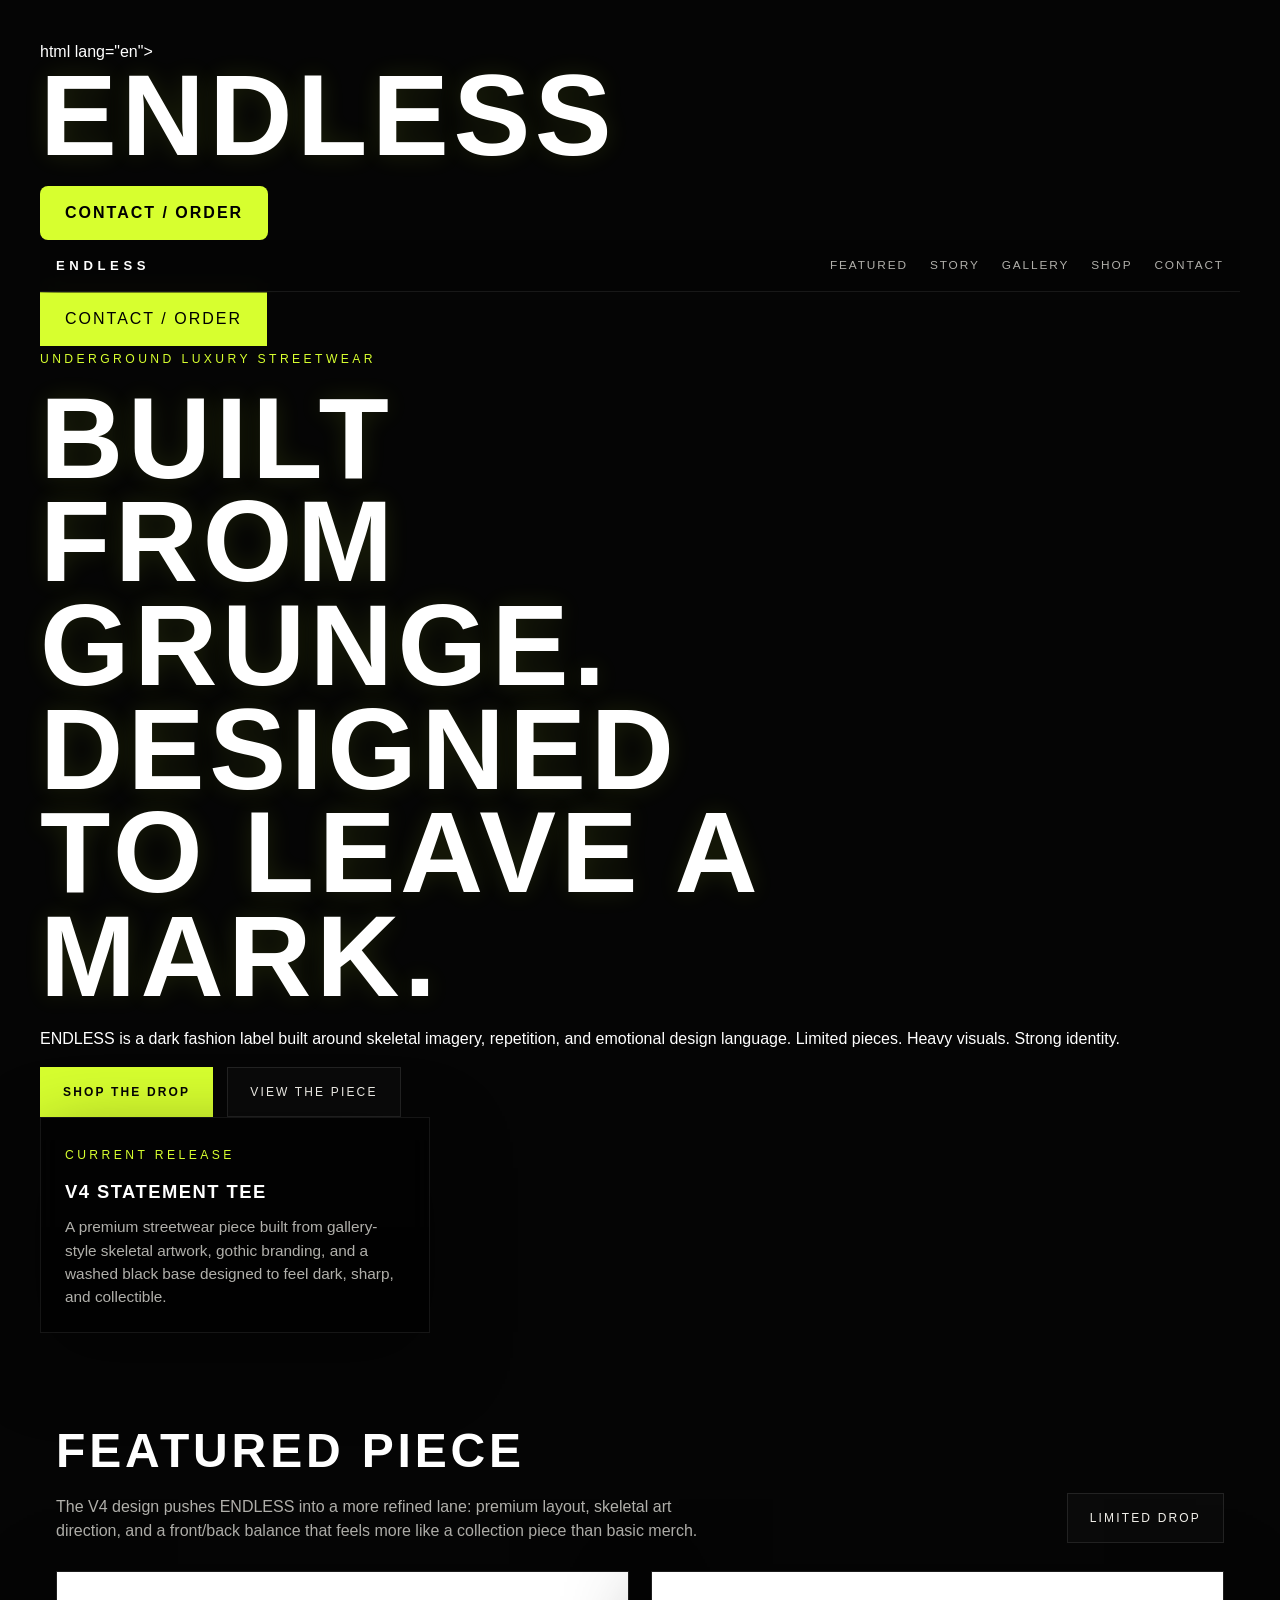
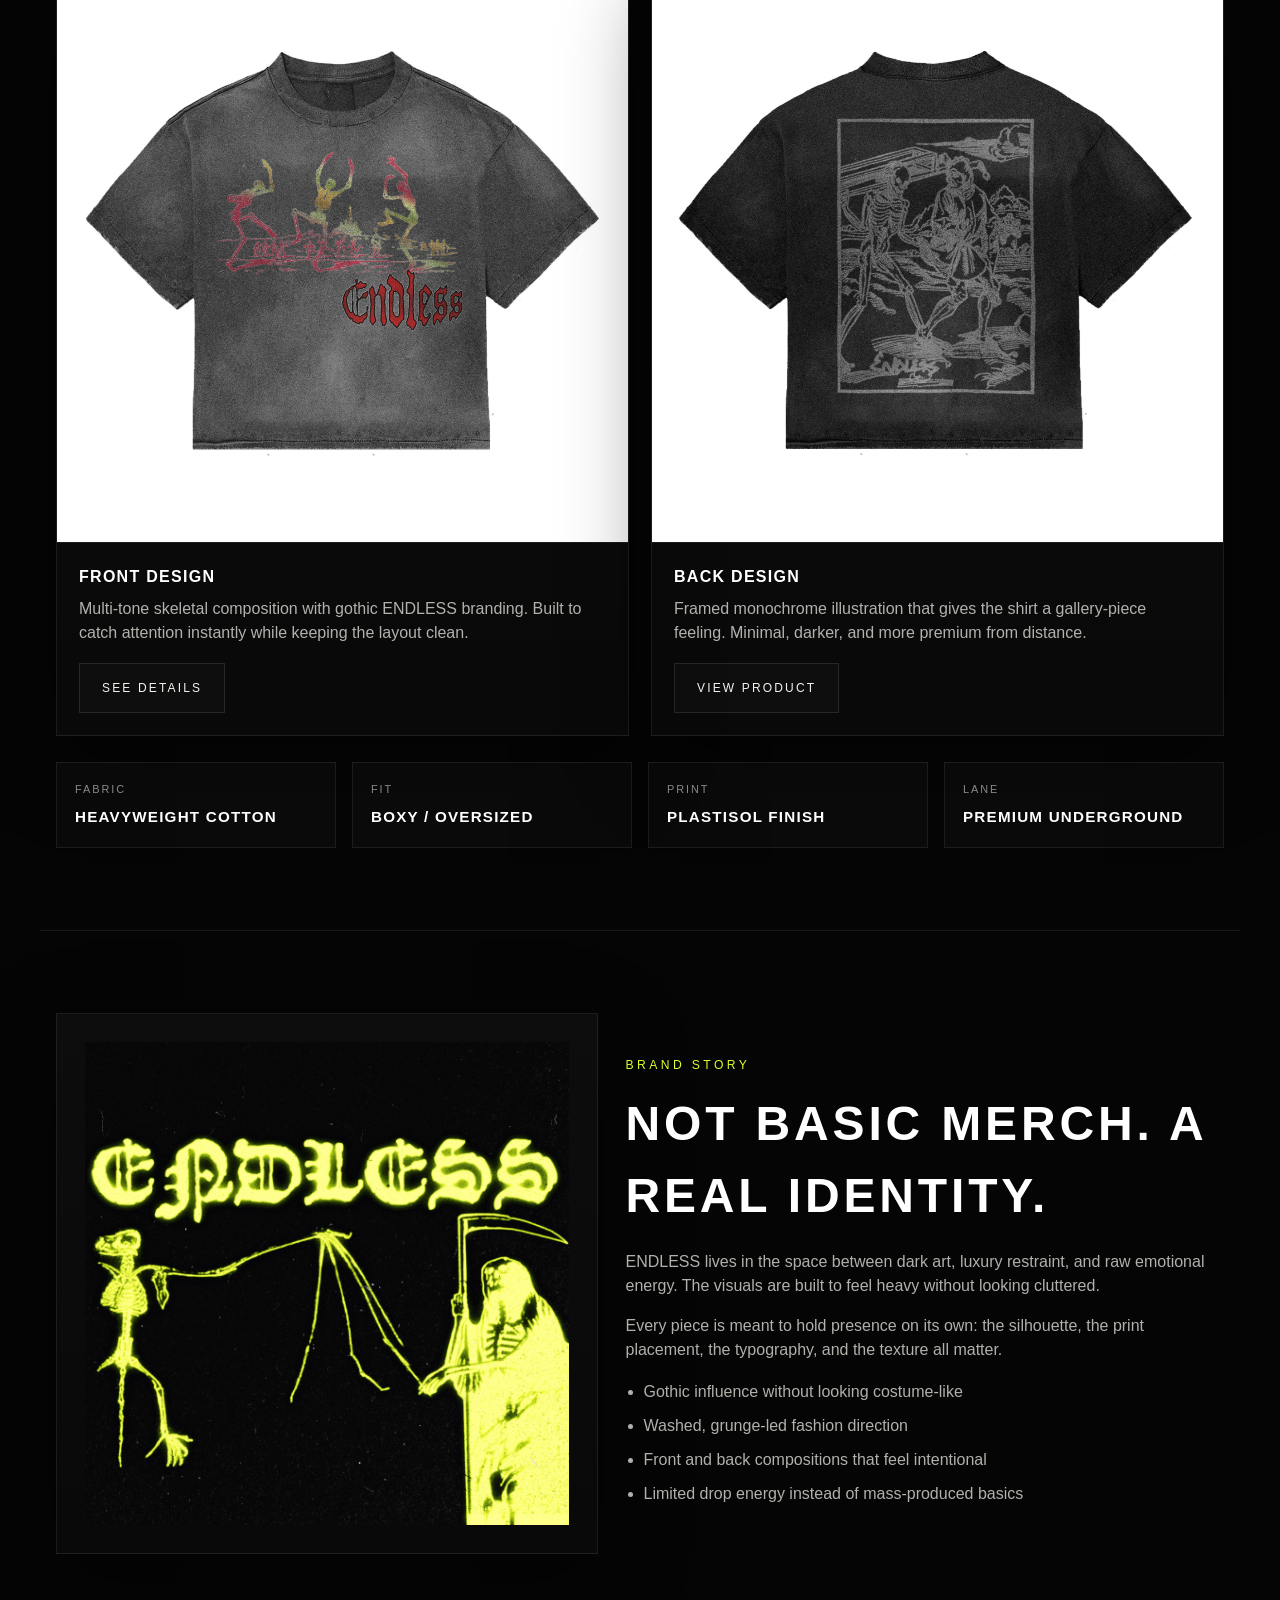
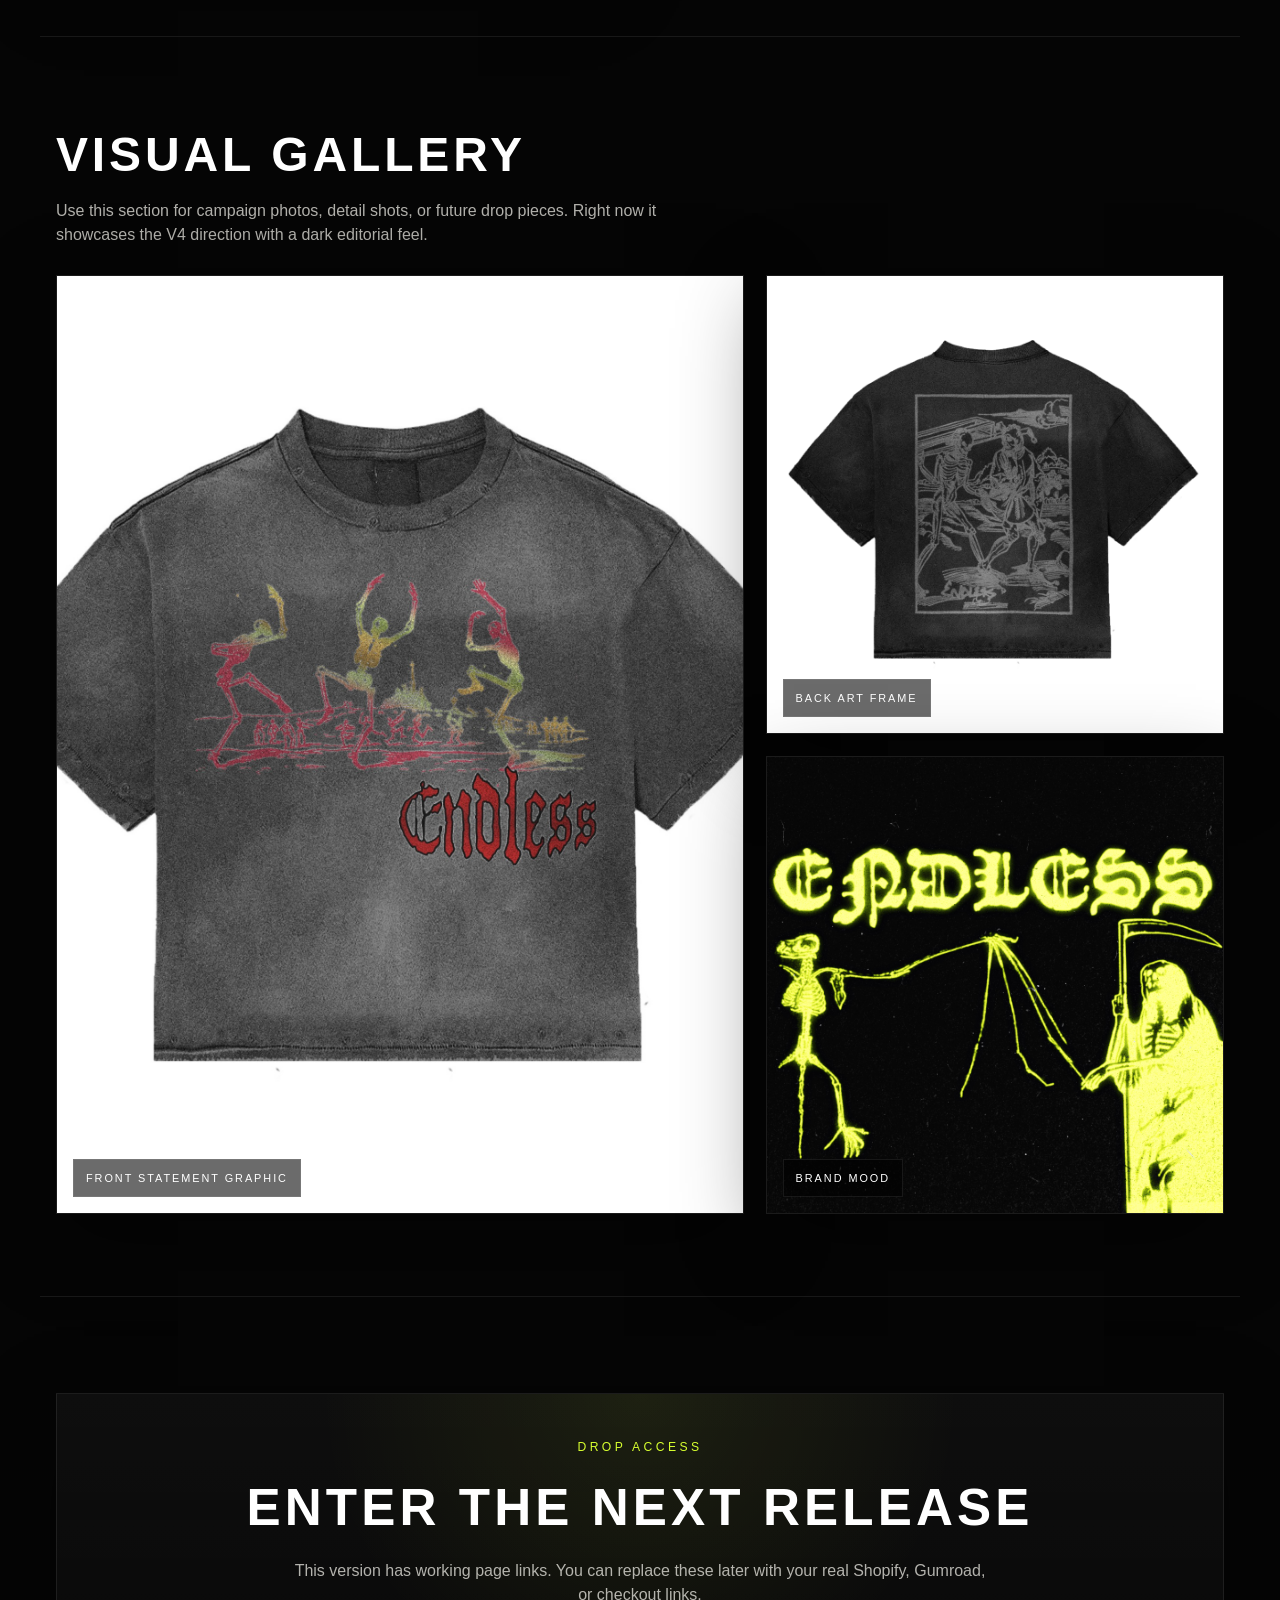
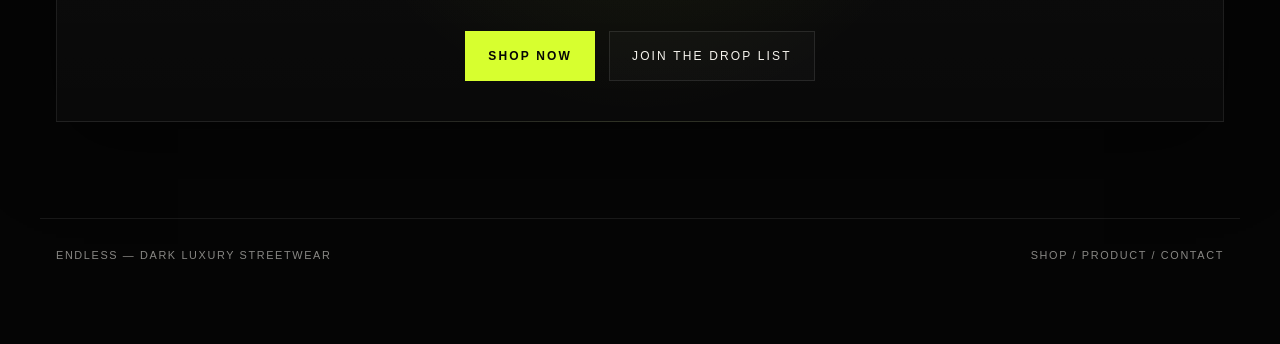
==== index.html @ 83c1f39f "Update index.html" ====
<!DOCTYPE html>
<html lang="en">
<head>
  <meta charset="UTF-8" />
  <meta name="viewport" content="width=device-width, initial-scale=1.0" />
  <title>ENDLESS — Underground Luxury Streetwear</title>
  <meta name="description" content="ENDLESS is a dark streetwear brand built from grunge textures, skeletal imagery, and limited statement pieces." />
  <link rel="stylesheet" href="styles.css" /> 
  html lang="en">
<head>
  <meta charset="UTF-8">
  <meta name="viewport" content="width=device-width, initial-scale=1.0">
  <title>ENDLESS</title>
</head>
<body style="background:#050505;color:white;font-family:Arial,sans-serif;padding:40px;">

  <h1>ENDLESS</h1>

  <a href="https://docs.google.com/forms/d/e/1FAIpQLSfl_xBrVrMfxqCp9WJpVLPgA_8pgLc1OhEzDVvPm3Zwsjpkig/viewform" target="_blank" style="display:inline-block;padding:15px 25px;background:#d7ff2f;color:#000;text-decoration:none;letter-spacing:2px;border-radius:8px;font-weight:bold;">
    CONTACT / ORDER
  </a>
</head>
<body>
  <header class="site-header">
    <div class="container header-inner">
      <a href="index.html" class="brand">ENDLESS</a>
      <nav class="nav">
        <a href="index.html#featured">Featured</a>
        <a href="index.html#story">Story</a>
        <a href="index.html#gallery">Gallery</a>
        <a href="shop.html">Shop</a>
        <a href="contact.html">Contact</a>
      </nav>
    </div>
  </header>

  <main id="top">
   <a href="https://docs.google.com/forms/d/e/1FAIpQLSfl_xBrVrMfxqCp9WJpVLPgA_8pgLc1OhEzDVvPm3Zwsjpkig/viewform"
   target="_blank"
   style="display:inline-block; padding:15px 25px; background:#d7ff2f; color:#000; text-decoration:none; letter-spacing:2px;">
   CONTACT / ORDER
</a>
</section>
        <div>
          <span class="eyebrow">Underground Luxury Streetwear</span>
          <h1>Built From Grunge. Designed To Leave A Mark.</h1>
          <p>
            ENDLESS is a dark fashion label built around skeletal imagery, repetition,
            and emotional design language. Limited pieces. Heavy visuals. Strong identity.
          </p>
          <div class="hero-actions">
            <a class="btn btn-primary" href="shop.html">Shop The Drop</a>
            <a class="btn" href="product-v4.html">View The Piece</a>
          </div>
        </div>

        <aside class="hero-card">
          <span class="small-label">Current Release</span>
          <h2>V4 Statement Tee</h2>
          <p>
            A premium streetwear piece built from gallery-style skeletal artwork,
            gothic branding, and a washed black base designed to feel dark, sharp,
            and collectible.
          </p>
        </aside>
      </div>
    </section>

    <section id="featured">
      <div class="container">
        <div class="section-head">
          <div>
            <h2>Featured Piece</h2>
            <p>
              The V4 design pushes ENDLESS into a more refined lane: premium layout,
              skeletal art direction, and a front/back balance that feels more like
              a collection piece than basic merch.
            </p>
          </div>
          <a class="btn" href="shop.html">Limited Drop</a>
        </div>

        <div class="grid-2">
          <article class="product-card">
            <div class="product-media">
              <img src="assets/v4-front.jpg" alt="ENDLESS V4 front design" />
            </div>
            <div class="product-body">
              <h3>Front Design</h3>
              <p>
                Multi-tone skeletal composition with gothic ENDLESS branding.
                Built to catch attention instantly while keeping the layout clean.
              </p>
              <a class="btn" href="product-v4.html">See Details</a>
            </div>
          </article>

          <article class="product-card">
            <div class="product-media">
              <img src="assets/v4-back.jpg" alt="ENDLESS V4 back design" />
            </div>
            <div class="product-body">
              <h3>Back Design</h3>
              <p>
                Framed monochrome illustration that gives the shirt a gallery-piece
                feeling. Minimal, darker, and more premium from distance.
              </p>
              <a class="btn" href="product-v4.html">View Product</a>
            </div>
          </article>
        </div>

        <div class="info-grid">
          <div class="info-box">
            <span>Fabric</span>
            <strong>Heavyweight Cotton</strong>
          </div>
          <div class="info-box">
            <span>Fit</span>
            <strong>Boxy / Oversized</strong>
          </div>
          <div class="info-box">
            <span>Print</span>
            <strong>Plastisol Finish</strong>
          </div>
          <div class="info-box">
            <span>Lane</span>
            <strong>Premium Underground</strong>
          </div>
        </div>
      </div>
    </section>

    <section id="story">
      <div class="container story">
        <div class="story-panel">
          <img src="assets/brand-mood.jpg" alt="ENDLESS artwork detail" />
        </div>
        <div class="story-copy">
          <span class="small-label">Brand Story</span>
          <div class="section-head compact">
            <div>
              <h2>Not Basic Merch. A Real Identity.</h2>
            </div>
          </div>
          <p>
            ENDLESS lives in the space between dark art, luxury restraint, and
            raw emotional energy. The visuals are built to feel heavy without
            looking cluttered.
          </p>
          <p>
            Every piece is meant to hold presence on its own: the silhouette,
            the print placement, the typography, and the texture all matter.
          </p>
          <ul>
            <li>Gothic influence without looking costume-like</li>
            <li>Washed, grunge-led fashion direction</li>
            <li>Front and back compositions that feel intentional</li>
            <li>Limited drop energy instead of mass-produced basics</li>
          </ul>
        </div>
      </div>
    </section>

    <section id="gallery">
      <div class="container">
        <div class="section-head">
          <div>
            <h2>Visual Gallery</h2>
            <p>
              Use this section for campaign photos, detail shots, or future drop pieces.
              Right now it showcases the V4 direction with a dark editorial feel.
            </p>
          </div>
        </div>

        <div class="gallery">
          <div class="gallery-main">
            <div class="gallery-tile">
              <img src="assets/v4-front.jpg" alt="ENDLESS V4 hero product image" />
              <span class="tile-tag">Front Statement Graphic</span>
            </div>
          </div>
          <div class="gallery-stack">
            <div class="gallery-tile">
              <img src="assets/v4-back.jpg" alt="ENDLESS V4 alternate image" />
              <span class="tile-tag">Back Art Frame</span>
            </div>
            <div class="gallery-tile">
              <img src="assets/brand-mood.jpg" alt="ENDLESS grunge artwork" />
              <span class="tile-tag">Brand Mood</span>
            </div>
          </div>
        </div>
      </div>
    </section>

    <section id="drop" class="cta">
      <div class="container">
        <div class="cta-panel">
          <span class="small-label">Drop Access</span>
          <h2>Enter The Next Release</h2>
          <p>
            This version has working page links. You can replace these later with your
            real Shopify, Gumroad, or checkout links.
          </p>
          <div class="hero-actions center">
            <a class="btn btn-primary" href="shop.html">Shop Now</a>
            <a class="btn" href="contact.html">Join The Drop List</a>
          </div>
        </div>
      </div>
    </section>
  </main>

  <footer id="contact">
    <div class="container footer-inner">
      <div>ENDLESS — Dark Luxury Streetwear</div>
      <div><a href="shop.html">Shop</a> / <a href="product-v4.html">Product</a> / <a href="contact.html">Contact</a></div>
    </div>
  </footer>
</body>
</html>
---- styles.css ----
:root {
  --bg: #050505;
  --bg-soft: #0b0b0b;
  --panel: rgba(255,255,255,.04);
  --panel-2: rgba(255,255,255,.02);
  --text: #f4f2ec;
  --muted: rgba(244,242,236,.72);
  --line: rgba(255,255,255,.08);
  --accent: #d7ff2f;
  --accent-soft: rgba(215,255,47,.18);
  --max: 1220px;
  --shadow: 0 25px 80px rgba(0,0,0,.45);
}

* { box-sizing: border-box; }

html { scroll-behavior: smooth; }

body {
  margin: 0;
  background:
    radial-gradient(circle at top, rgba(215,255,47,.05), transparent 24%),
    linear-gradient(180deg, #030303, #080808 30%, #050505 100%);
  color: var(--text);
  font-family: Inter, Arial, Helvetica, sans-serif;
  line-height: 1.5;
}

img { max-width: 100%; display: block; }
a { color: inherit; text-decoration: none; }

.container {
  width: min(calc(100% - 32px), var(--max));
  margin: 0 auto;
}

.site-header {
  position: sticky;
  top: 0;
  z-index: 50;
  backdrop-filter: blur(12px);
  background: rgba(5,5,5,.72);
  border-bottom: 1px solid var(--line);
}

.header-inner {
  display: flex;
  align-items: center;
  justify-content: space-between;
  gap: 18px;
  padding: 16px 0;
}

.brand {
  font-weight: 800;
  letter-spacing: .35em;
  text-transform: uppercase;
  font-size: .82rem;
}

.nav {
  display: flex;
  gap: 22px;
  flex-wrap: wrap;
  align-items: center;
}

.nav a {
  color: var(--muted);
  text-transform: uppercase;
  letter-spacing: .16em;
  font-size: .74rem;
}

.nav a:hover { color: var(--accent); }

.btn {
  display: inline-flex;
  align-items: center;
  justify-content: center;
  gap: 10px;
  min-height: 50px;
  padding: 0 22px;
  border: 1px solid rgba(255,255,255,.1);
  background: rgba(255,255,255,.02);
  color: var(--text);
  text-transform: uppercase;
  letter-spacing: .18em;
  font-size: .75rem;
  transition: .22s ease;
  cursor: pointer;
}

.btn:hover {
  transform: translateY(-2px);
  border-color: rgba(215,255,47,.38);
  box-shadow: 0 0 24px rgba(215,255,47,.12);
}

.btn-primary {
  background: var(--accent);
  border-color: var(--accent);
  color: #050505;
  font-weight: 700;
}

.hero {
  position: relative;
  min-height: 92vh;
  overflow: hidden;
  border-bottom: 1px solid var(--line);
}

.hero-media {
  position: absolute;
  inset: 0;
  background:
    linear-gradient(180deg, rgba(0,0,0,.12), rgba(0,0,0,.55) 50%, rgba(0,0,0,.82) 100%),
    url('assets/hero-banner.png') center center / cover no-repeat;
  transform: scale(1.02);
}

.hero-noise {
  position: absolute;
  inset: 0;
  background-image:
    radial-gradient(circle at 20% 20%, rgba(255,255,255,.10) 0 1px, transparent 1px),
    radial-gradient(circle at 70% 40%, rgba(255,255,255,.07) 0 1px, transparent 1px),
    radial-gradient(circle at 30% 78%, rgba(255,255,255,.05) 0 1px, transparent 1px);
  background-size: 180px 180px, 240px 240px, 300px 300px;
  opacity: .15;
  mix-blend-mode: screen;
  pointer-events: none;
}

.hero-inner {
  position: relative;
  z-index: 1;
  min-height: 92vh;
  display: grid;
  grid-template-columns: 1.15fr .85fr;
  align-items: end;
  gap: 28px;
  padding: 64px 0 48px;
}

.eyebrow,
.small-label {
  display: inline-block;
  color: var(--accent);
  letter-spacing: .28em;
  text-transform: uppercase;
  font-size: .76rem;
}

.eyebrow { margin-bottom: 18px; }
.small-label { margin-bottom: 14px; }

h1 {
  margin: 0 0 18px;
  font-size: clamp(3.4rem, 10vw, 7.2rem);
  line-height: .9;
  letter-spacing: .04em;
  text-transform: uppercase;
  max-width: 720px;
  text-shadow: 0 0 24px rgba(215,255,47,.12);
}

.hero p {
  max-width: 620px;
  color: var(--muted);
  font-size: clamp(1rem, 1.4vw, 1.08rem);
  margin: 0 0 28px;
}

.hero-actions {
  display: flex;
  gap: 14px;
  flex-wrap: wrap;
}
.hero-actions.center { justify-content: center; }

.hero-card {
  justify-self: end;
  width: min(100%, 390px);
  background: linear-gradient(180deg, rgba(0,0,0,.48), rgba(0,0,0,.72));
  border: 1px solid var(--line);
  padding: 24px;
  box-shadow: var(--shadow);
  backdrop-filter: blur(12px);
}

.hero-card h2 {
  margin: 0 0 10px;
  text-transform: uppercase;
  letter-spacing: .08em;
  font-size: 1.15rem;
}

.hero-card p { margin: 0; color: var(--muted); font-size: .96rem; }

section {
  padding: 82px 0;
  border-bottom: 1px solid var(--line);
}

.section-head {
  display: grid;
  grid-template-columns: 1fr auto;
  gap: 18px;
  align-items: end;
  margin-bottom: 28px;
}

.section-head.compact {
  grid-template-columns: 1fr;
  margin-bottom: 10px;
}

.section-head h2 {
  margin: 0 0 8px;
  font-size: clamp(1.8rem, 4vw, 3rem);
  text-transform: uppercase;
  letter-spacing: .08em;
}

.section-head p {
  margin: 0;
  color: var(--muted);
  max-width: 680px;
}

.grid-2 {
  display: grid;
  grid-template-columns: 1fr 1fr;
  gap: 22px;
}

.product-card {
  background: linear-gradient(180deg, rgba(255,255,255,.03), rgba(255,255,255,.015));
  border: 1px solid var(--line);
  overflow: hidden;
  box-shadow: var(--shadow);
}

.product-media {
  background: #090909;
  aspect-ratio: 1 / 1;
  overflow: hidden;
  border-bottom: 1px solid var(--line);
}

.product-media img {
  width: 100%;
  height: 100%;
  object-fit: cover;
  transition: transform .4s ease;
}

.product-card:hover .product-media img {
  transform: scale(1.03);
}

.product-body { padding: 22px; }

.product-body h3 {
  margin: 0 0 8px;
  text-transform: uppercase;
  letter-spacing: .08em;
  font-size: 1rem;
}

.product-body p {
  margin: 0 0 18px;
  color: var(--muted);
}

.info-grid {
  display: grid;
  grid-template-columns: repeat(4, 1fr);
  gap: 16px;
  margin-top: 26px;
}

.info-box {
  padding: 18px;
  border: 1px solid var(--line);
  background: var(--panel-2);
}

.info-box span {
  display: block;
  color: rgba(244,242,236,.55);
  text-transform: uppercase;
  letter-spacing: .18em;
  font-size: .68rem;
  margin-bottom: 8px;
}

.info-box strong {
  text-transform: uppercase;
  letter-spacing: .08em;
  font-size: .95rem;
}

.story {
  display: grid;
  grid-template-columns: .95fr 1.05fr;
  gap: 28px;
  align-items: center;
}

.story-panel {
  border: 1px solid var(--line);
  background: linear-gradient(180deg, rgba(255,255,255,.03), rgba(255,255,255,.015));
  padding: 28px;
  box-shadow: var(--shadow);
}

.story-copy p {
  color: var(--muted);
  margin: 0 0 16px;
}

.story-copy ul {
  margin: 18px 0 0;
  padding-left: 18px;
  color: var(--muted);
}

.story-copy li { margin-bottom: 10px; }

.gallery {
  display: grid;
  grid-template-columns: 1.2fr .8fr;
  gap: 22px;
}

.gallery-main, .gallery-stack {
  display: grid;
  gap: 22px;
}

.gallery-tile {
  position: relative;
  overflow: hidden;
  border: 1px solid var(--line);
  background: #080808;
  box-shadow: var(--shadow);
}

.gallery-tile img {
  width: 100%;
  height: 100%;
  object-fit: cover;
}

.gallery-main .gallery-tile { min-height: 620px; }
.gallery-stack .gallery-tile { min-height: 299px; }

.tile-tag {
  position: absolute;
  left: 16px;
  bottom: 16px;
  display: inline-block;
  padding: 10px 12px;
  background: rgba(0,0,0,.58);
  border: 1px solid rgba(255,255,255,.08);
  text-transform: uppercase;
  letter-spacing: .18em;
  font-size: .68rem;
}

.cta {
  text-align: center;
  padding: 96px 0;
}

.cta-panel {
  border: 1px solid var(--line);
  background:
    linear-gradient(180deg, rgba(255,255,255,.035), rgba(255,255,255,.015)),
    radial-gradient(circle at top, rgba(215,255,47,.08), transparent 48%);
  padding: 40px 24px;
  box-shadow: var(--shadow);
}

.cta h2 {
  margin: 0 0 12px;
  text-transform: uppercase;
  letter-spacing: .08em;
  font-size: clamp(1.8rem, 4vw, 3.2rem);
}

.cta p {
  max-width: 700px;
  margin: 0 auto 24px;
  color: var(--muted);
}

footer { padding: 28px 0 40px; }

.footer-inner {
  display: flex;
  justify-content: space-between;
  gap: 18px;
  flex-wrap: wrap;
  color: rgba(244,242,236,.55);
  text-transform: uppercase;
  letter-spacing: .15em;
  font-size: .68rem;
}

@media (max-width: 980px) {
  .hero-inner,
  .grid-2,
  .story,
  .gallery {
    grid-template-columns: 1fr;
  }

  .hero {
    min-height: auto;
  }

  .hero-inner {
    min-height: auto;
    padding-top: 110px;
  }

  .hero-card {
    justify-self: stretch;
    width: 100%;
  }

  .info-grid {
    grid-template-columns: 1fr 1fr;
  }

  .gallery-main .gallery-tile,
  .gallery-stack .gallery-tile {
    min-height: 420px;
  }
}

@media (max-width: 640px) {
  .nav { display: none; }

  .container {
    width: min(calc(100% - 22px), var(--max));
  }

  section { padding: 62px 0; }

  .info-grid,
  .section-head {
    grid-template-columns: 1fr;
  }

  .hero-actions {
    flex-direction: column;
  }

  .btn {
    width: 100%;
  }
}


.page-hero {
  padding: 80px 0 30px;
  border-bottom: 1px solid var(--line);
}

.page-title {
  margin: 0 0 14px;
  font-size: clamp(2.2rem, 6vw, 4.5rem);
  line-height: .95;
  letter-spacing: .05em;
  text-transform: uppercase;
}

.page-copy,
.muted {
  color: var(--muted);
}

.subhead {
  margin: 0 0 12px;
  text-transform: uppercase;
  letter-spacing: .08em;
  font-size: clamp(1.2rem, 3vw, 2rem);
}

.price-row {
  display: flex;
  align-items: center;
  justify-content: space-between;
  gap: 12px;
  margin: 0 0 18px;
  padding: 14px 0;
  border-top: 1px solid var(--line);
  border-bottom: 1px solid var(--line);
}

.price-row strong {
  font-size: 1.4rem;
  letter-spacing: .05em;
}

.price-row span {
  color: var(--muted);
  text-transform: uppercase;
  letter-spacing: .12em;
  font-size: .72rem;
}

.feature-list {
  margin: 18px 0 24px;
  padding-left: 18px;
  color: var(--muted);
}

.feature-list li {
  margin-bottom: 10px;
}

.product-details {
  margin-top: 28px;
}
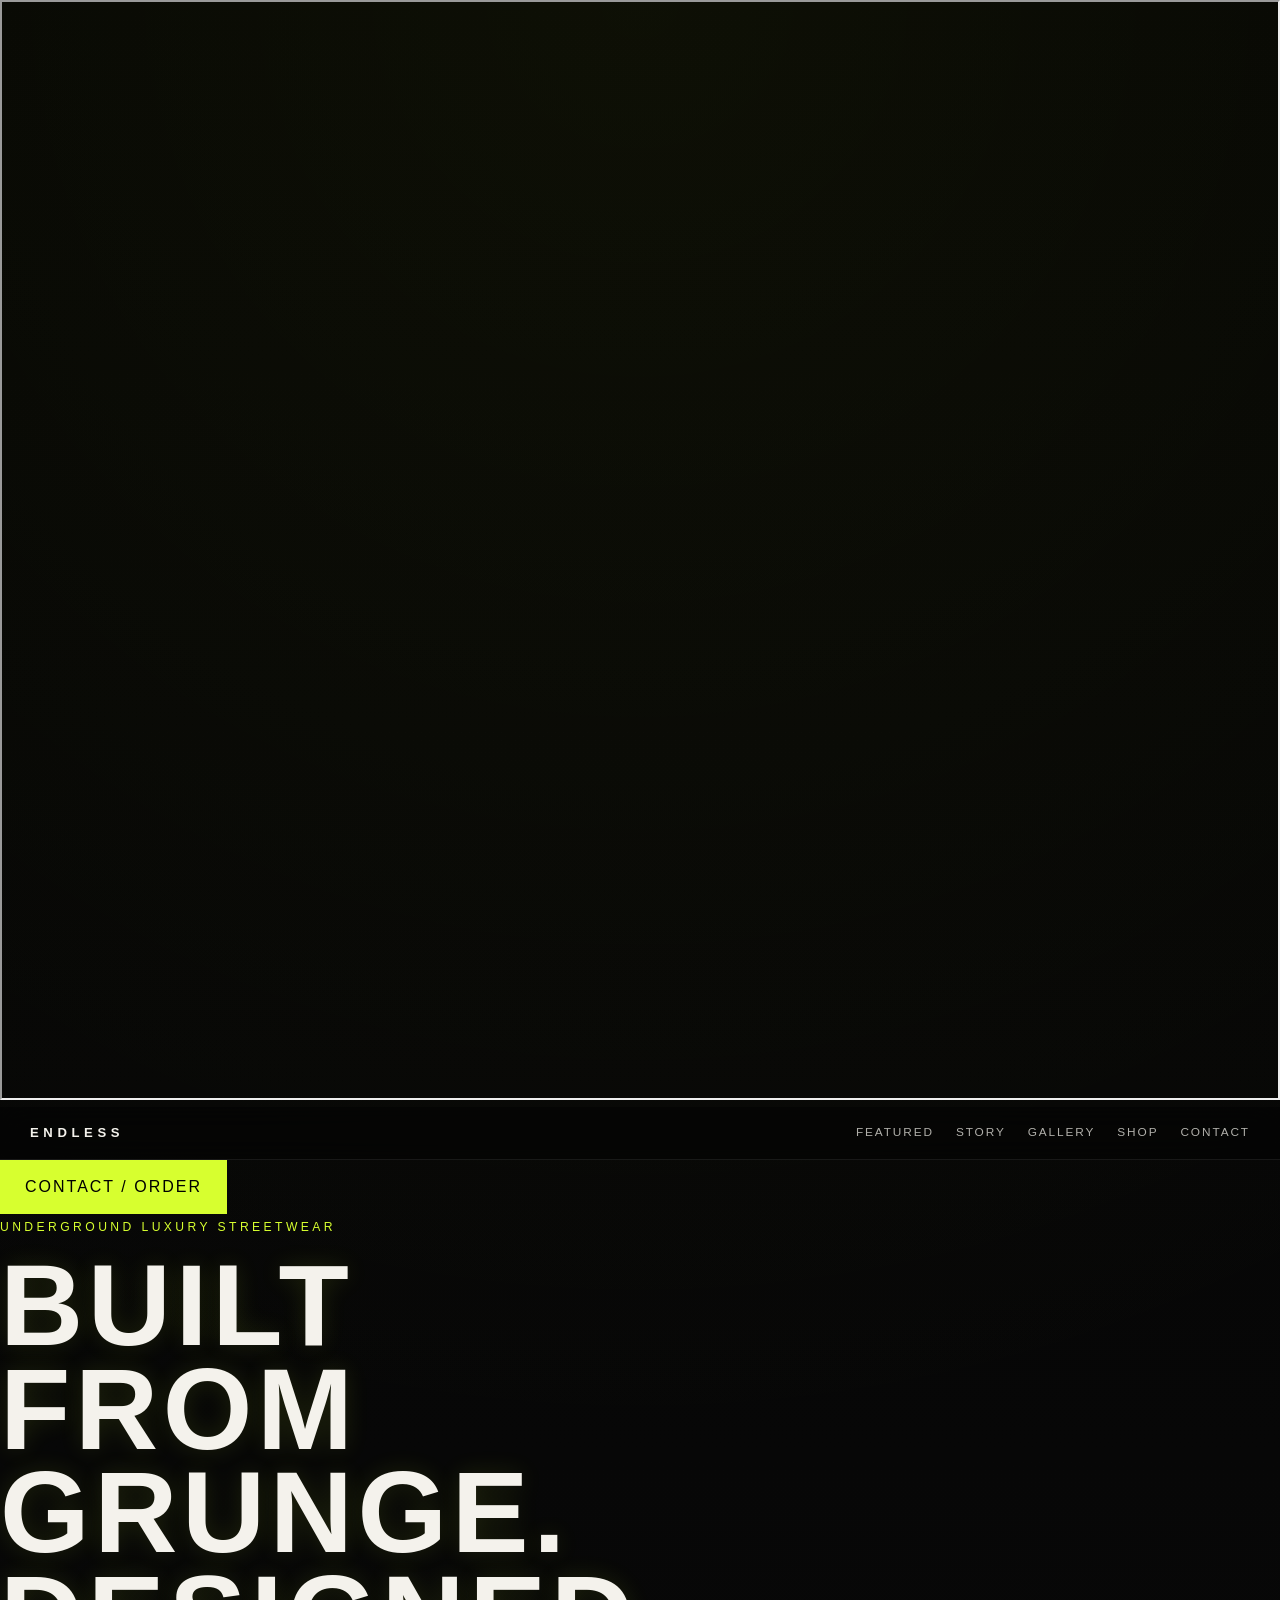
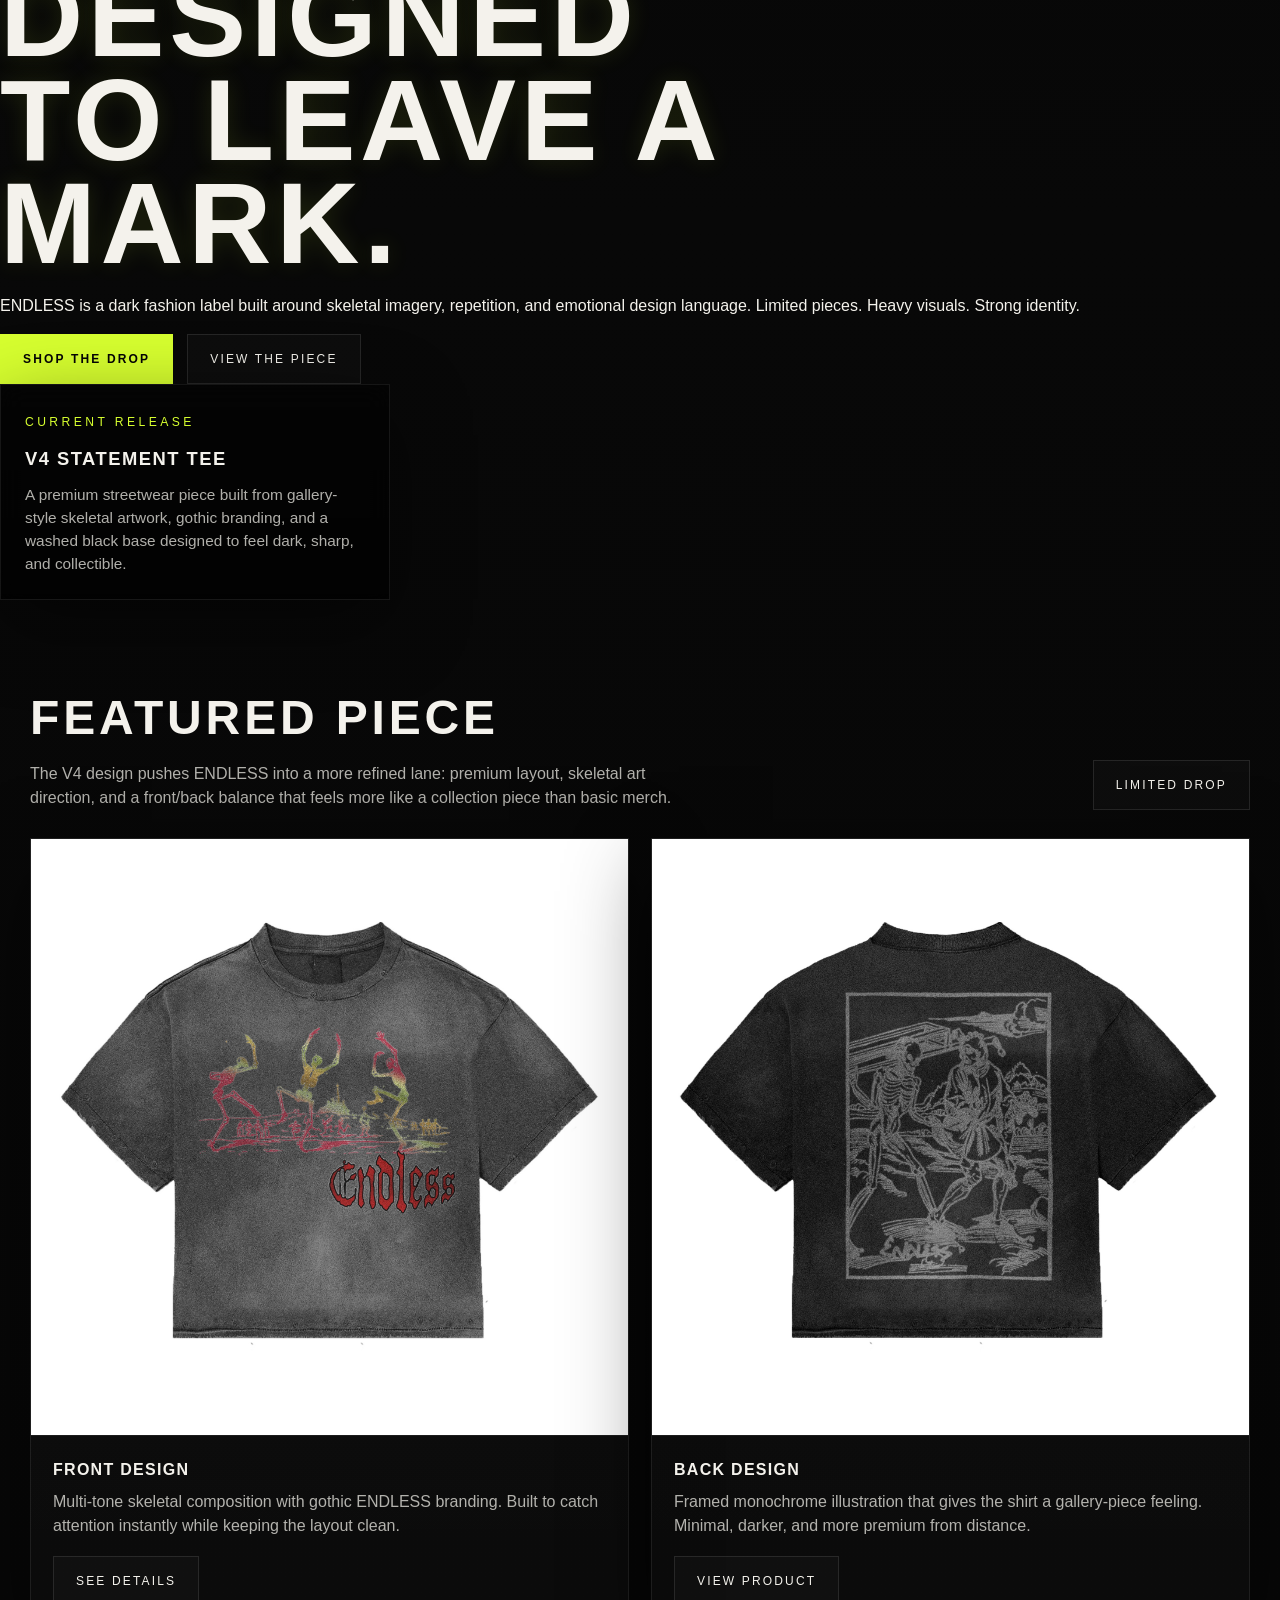
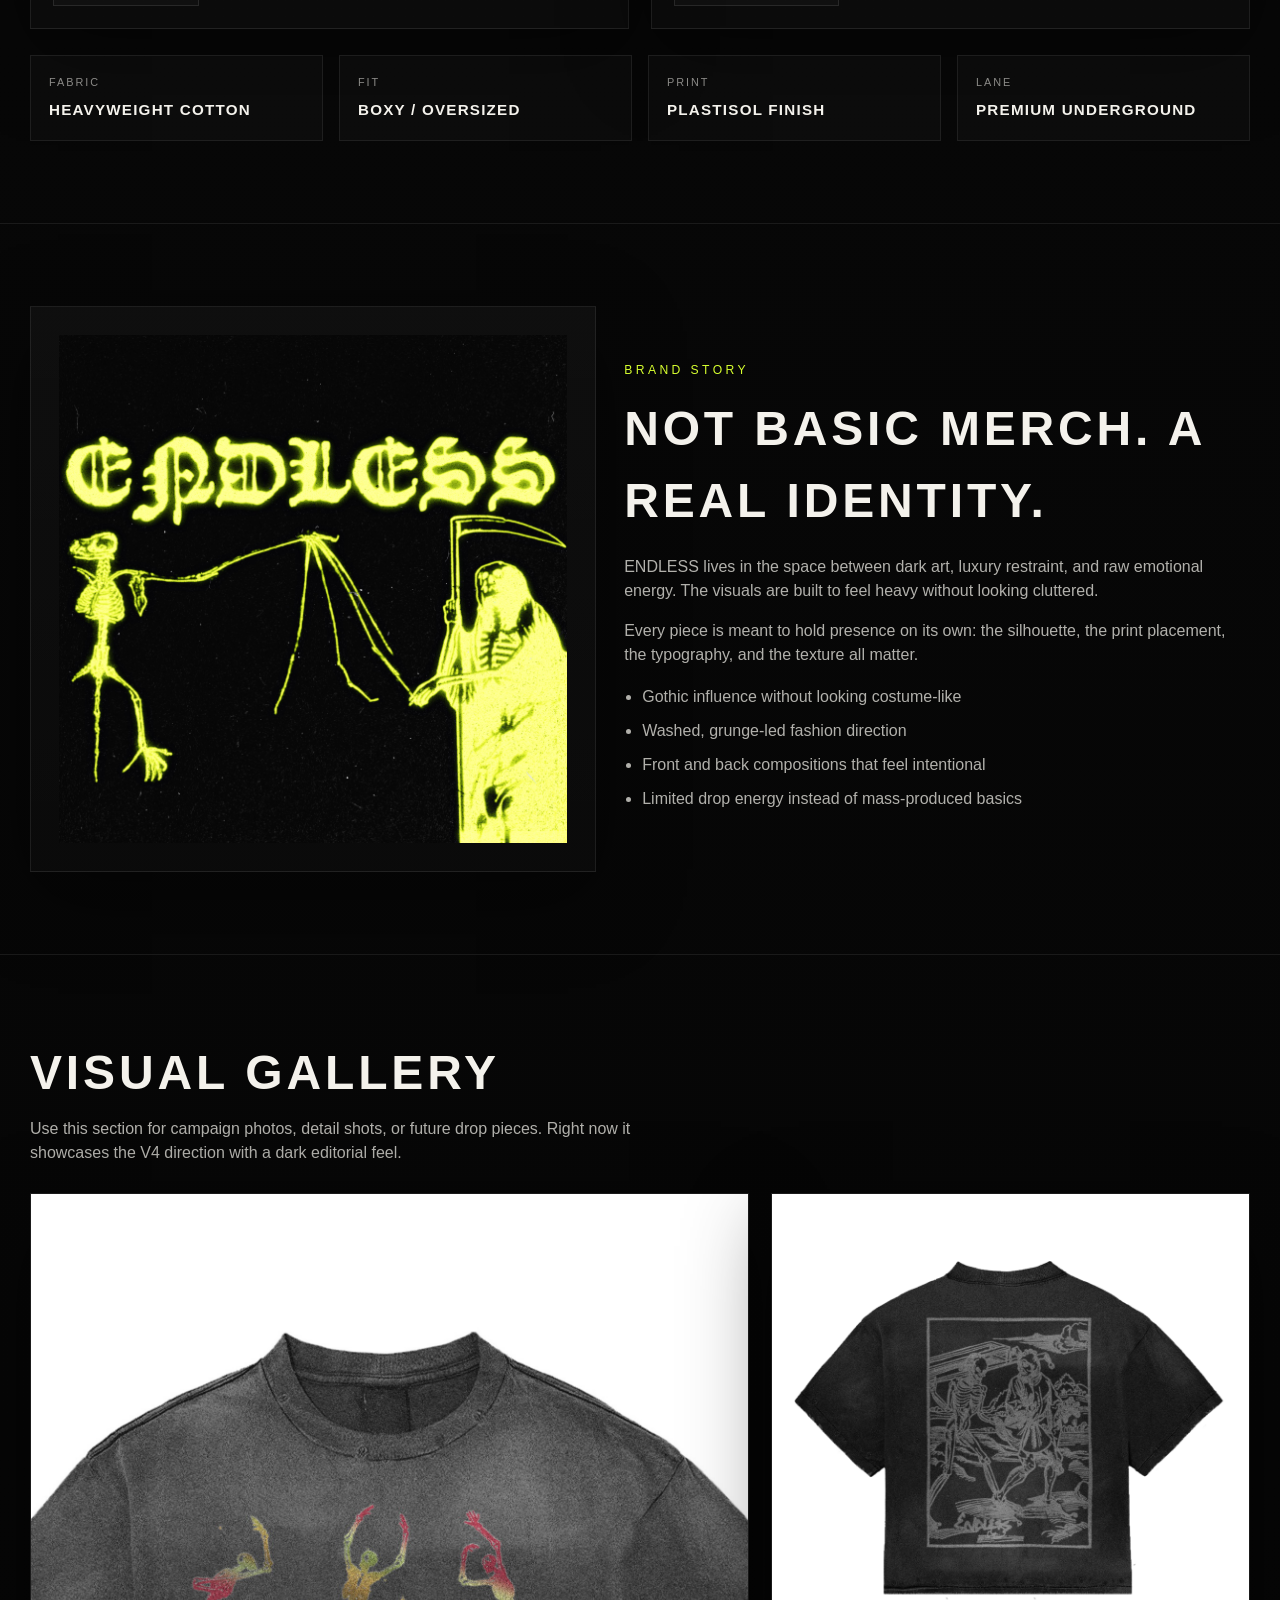
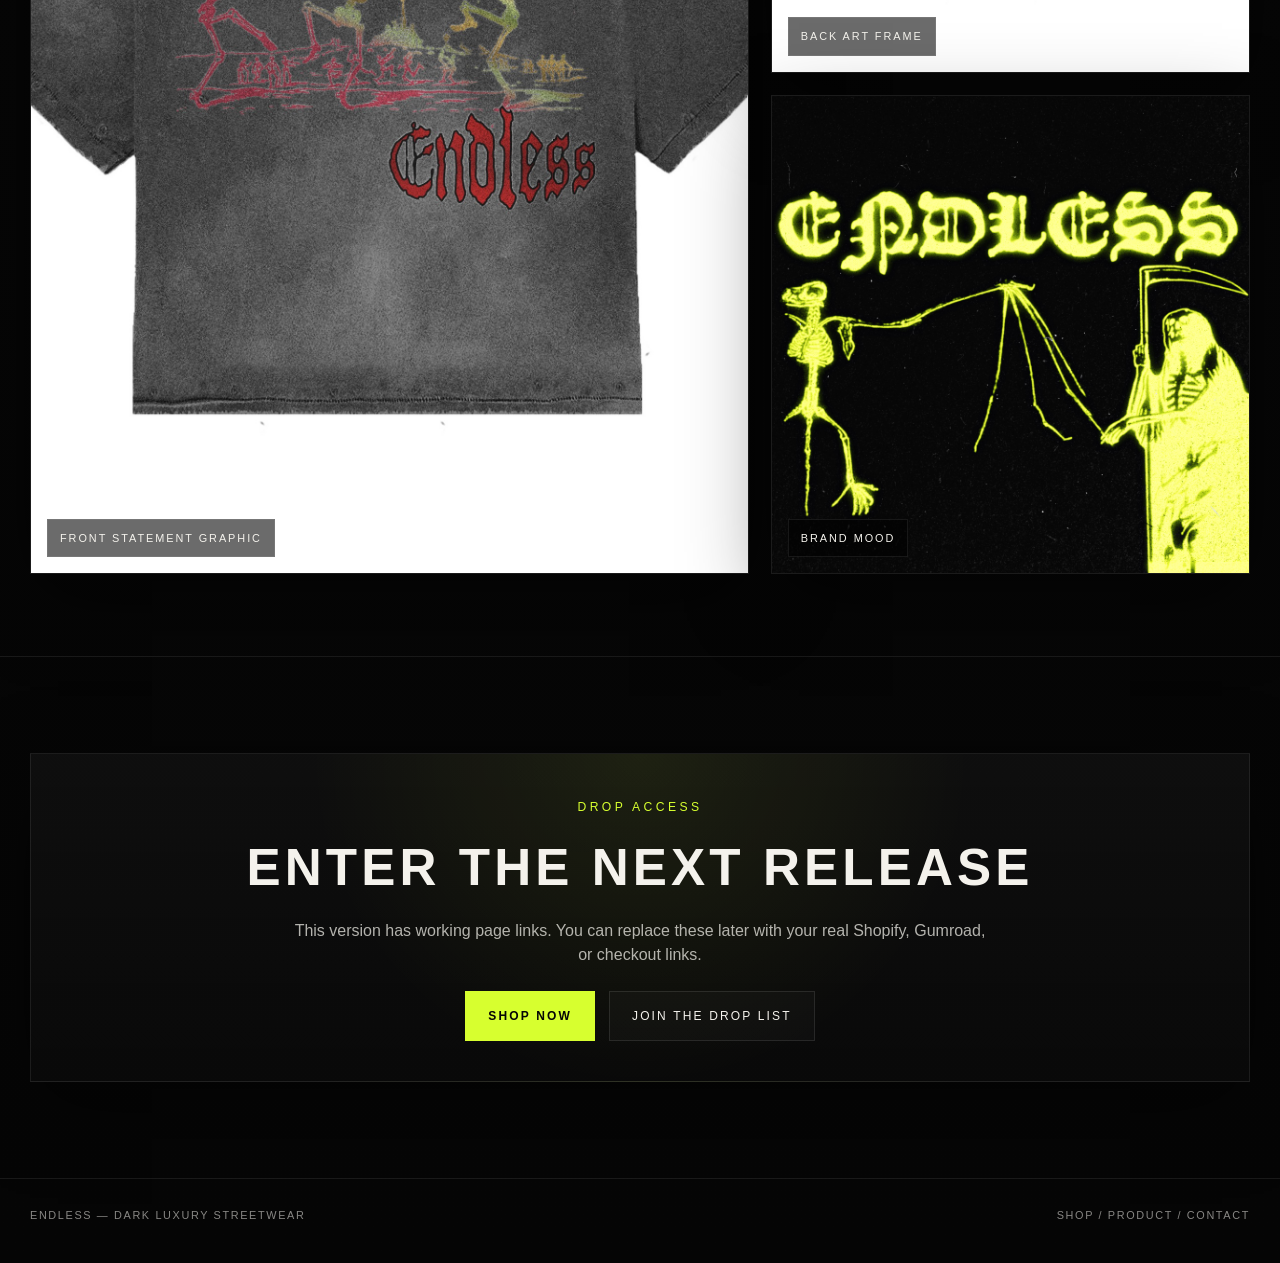
==== commit c0132e00: "Refactor HTML structure and add Google Form iframe" ====
--- a/index.html
+++ b/index.html
@@ -6,19 +6,18 @@
   <title>ENDLESS — Underground Luxury Streetwear</title>
   <meta name="description" content="ENDLESS is a dark streetwear brand built from grunge textures, skeletal imagery, and limited statement pieces." />
   <link rel="stylesheet" href="styles.css" /> 
-  html lang="en">
-<head>
-  <meta charset="UTF-8">
-  <meta name="viewport" content="width=device-width, initial-scale=1.0">
-  <title>ENDLESS</title>
-</head>
-<body style="background:#050505;color:white;font-family:Arial,sans-serif;padding:40px;">
-
-  <h1>ENDLESS</h1>
-
-  <a href="https://docs.google.com/forms/d/e/1FAIpQLSfl_xBrVrMfxqCp9WJpVLPgA_8pgLc1OhEzDVvPm3Zwsjpkig/viewform" target="_blank" style="display:inline-block;padding:15px 25px;background:#d7ff2f;color:#000;text-decoration:none;letter-spacing:2px;border-radius:8px;font-weight:bold;">
-    CONTACT / ORDER
-  </a>
+<!DOCTYPE html>
+<html>
+<body>
+
+<iframe 
+  src="https://docs.google.com/forms/d/e/1FAIpQLSfl_xBrVrMfxqCp9WJpVLPgA_8pgLc1OhEzDVvPm3Zwsjpkig/viewform?embedded=true"
+  width="100%" 
+  height="1100">
+</iframe>
+
+</body>
+</html>
 </head>
 <body>
   <header class="site-header">
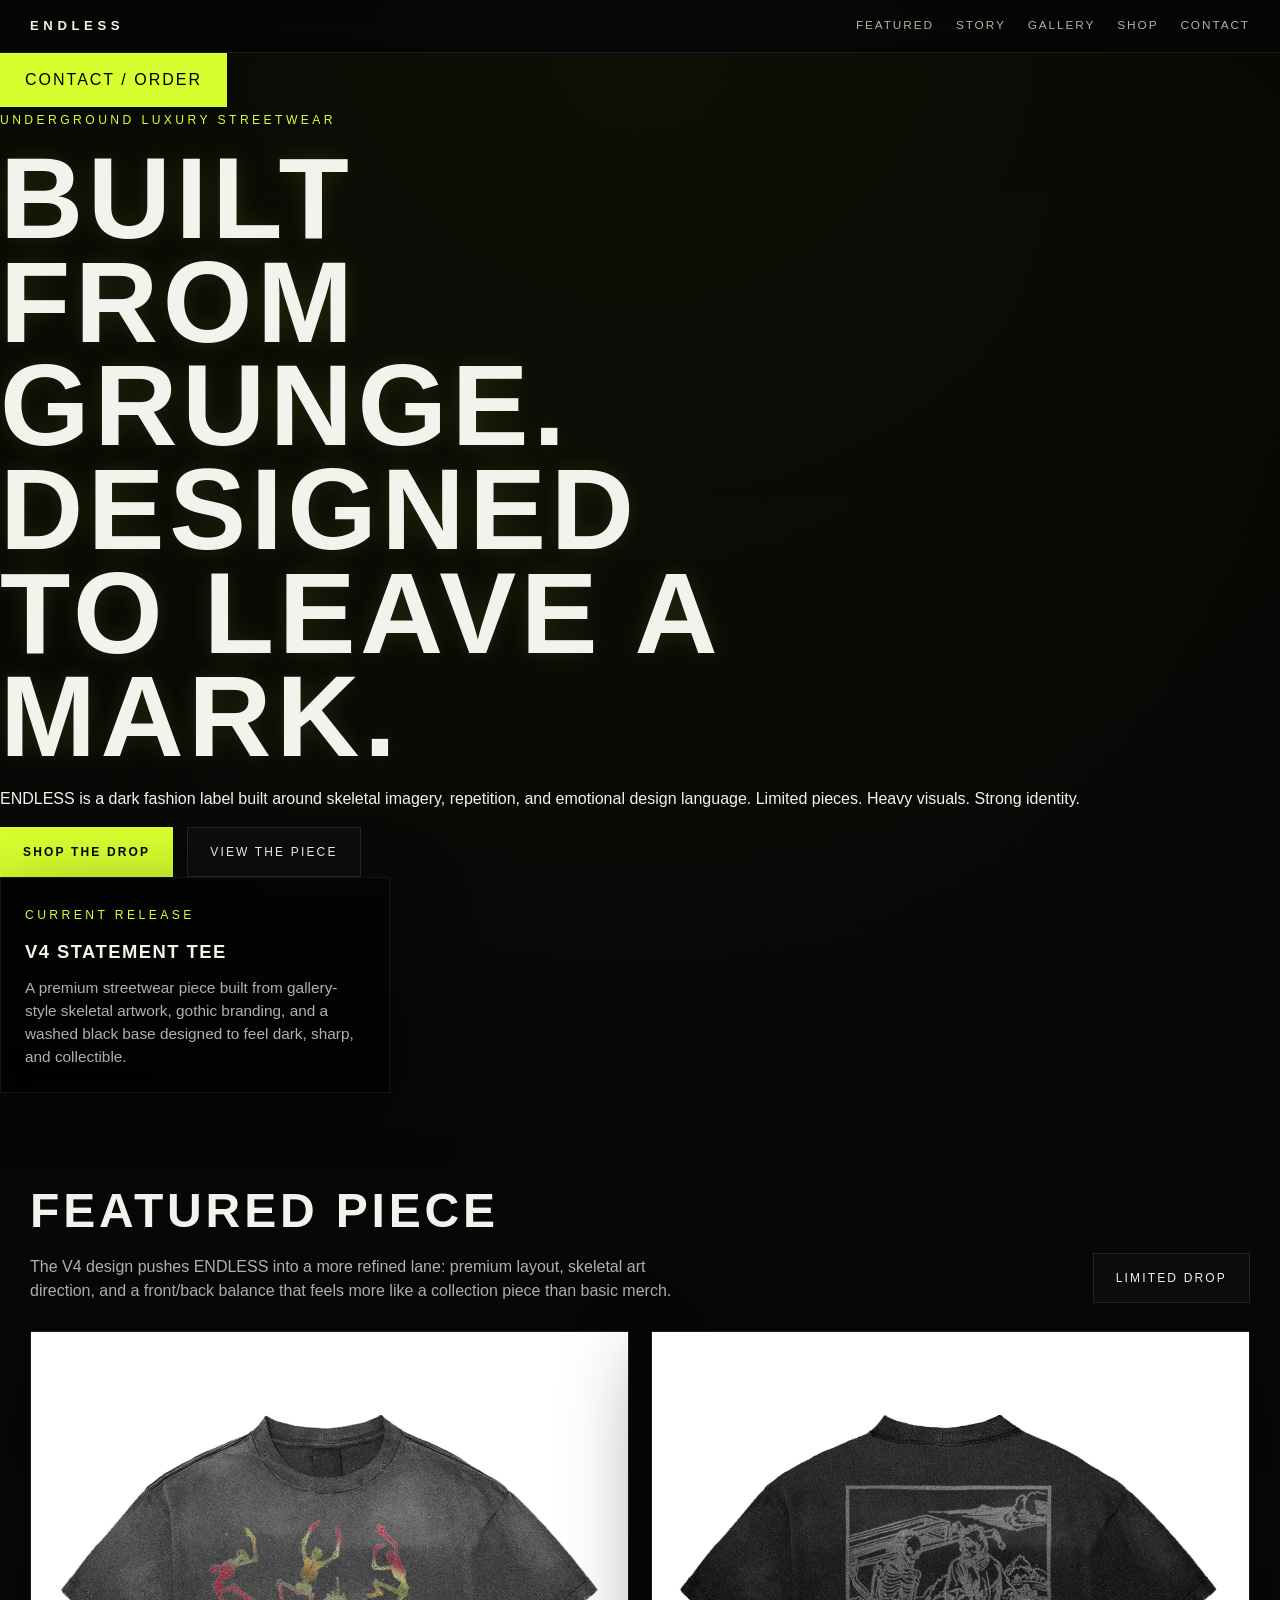
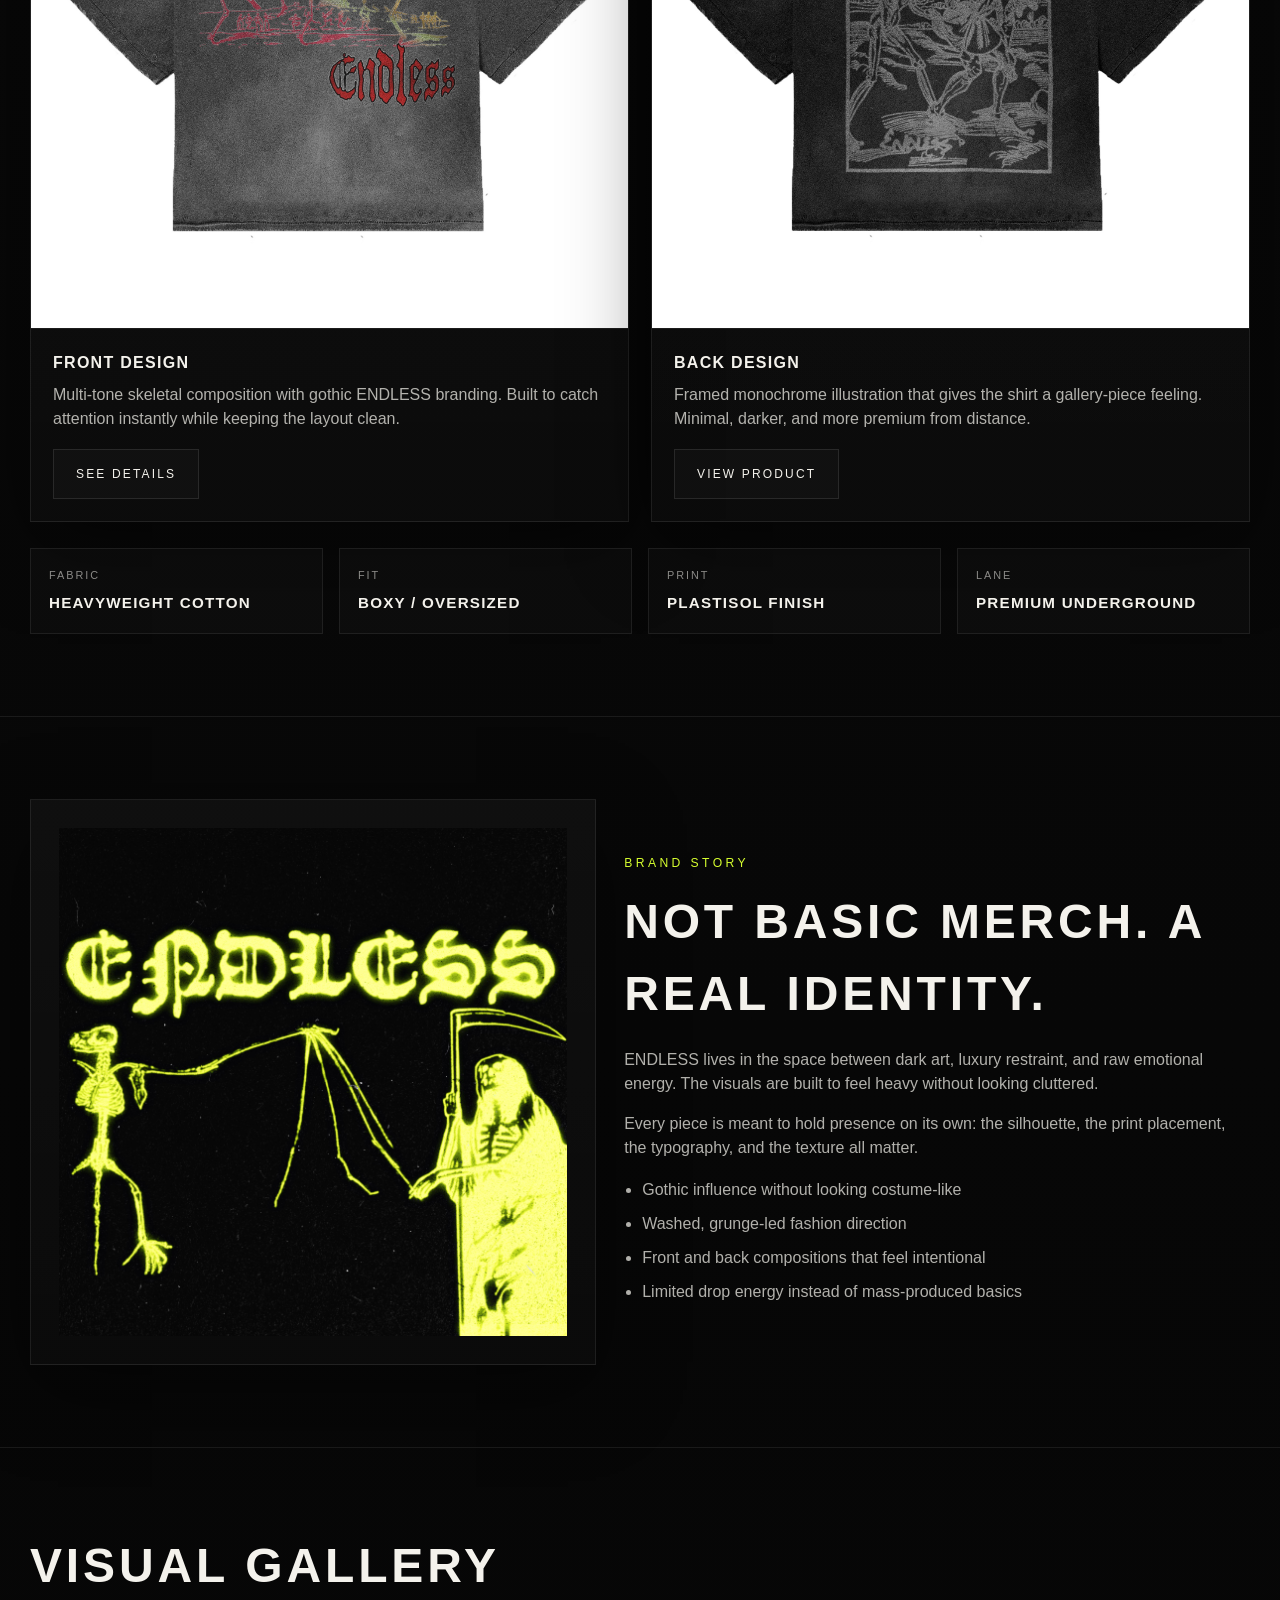
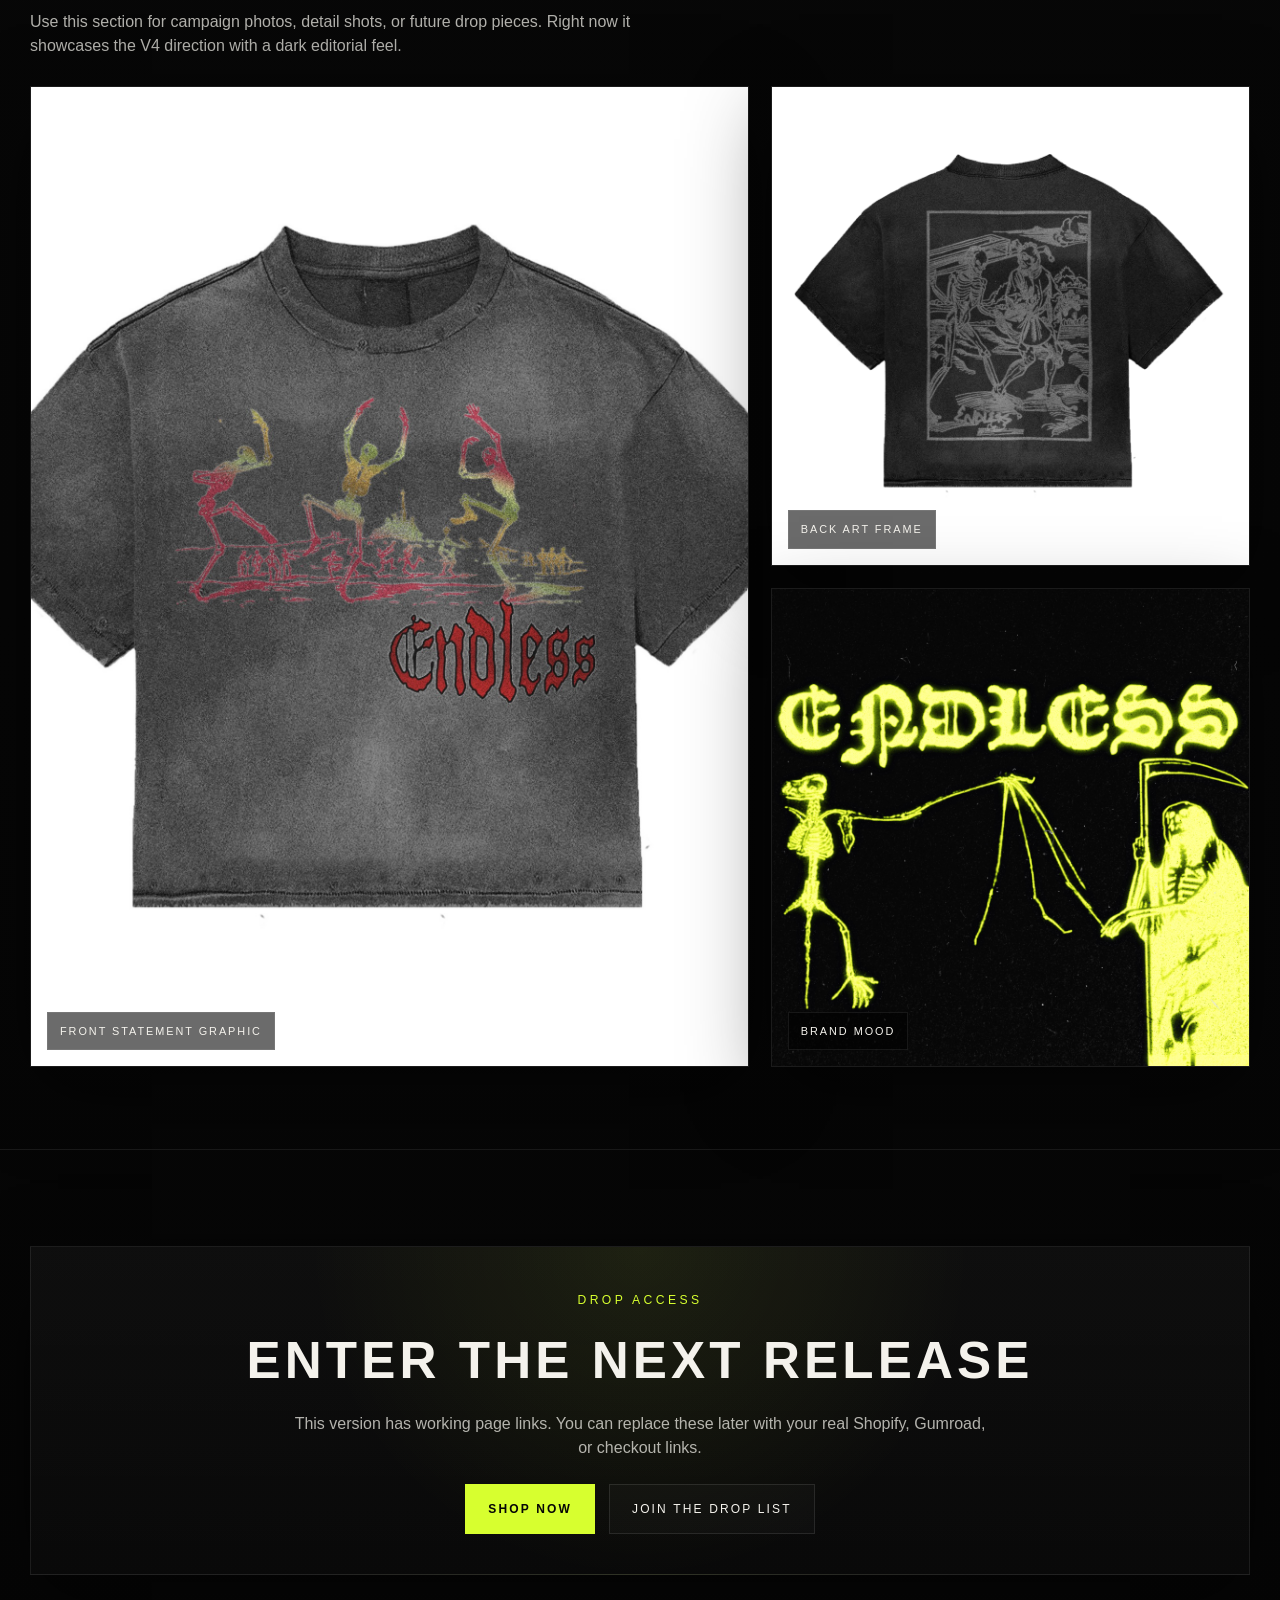
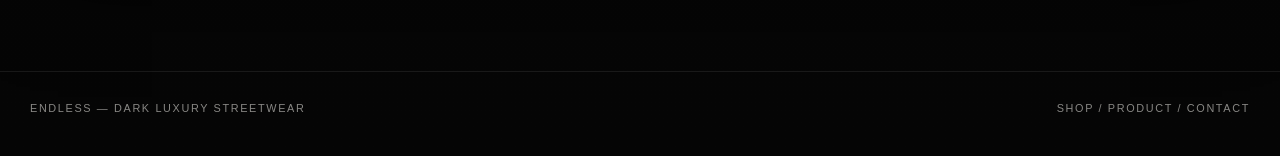
==== commit 96be1060: "Remove HTML structure and iframe from index.html Removed DOCTYPE, HTML structure, and an embedded Go" ====
--- a/index.html
+++ b/index.html
@@ -6,18 +6,6 @@
   <title>ENDLESS — Underground Luxury Streetwear</title>
   <meta name="description" content="ENDLESS is a dark streetwear brand built from grunge textures, skeletal imagery, and limited statement pieces." />
   <link rel="stylesheet" href="styles.css" /> 
-<!DOCTYPE html>
-<html>
-<body>
-
-<iframe 
-  src="https://docs.google.com/forms/d/e/1FAIpQLSfl_xBrVrMfxqCp9WJpVLPgA_8pgLc1OhEzDVvPm3Zwsjpkig/viewform?embedded=true"
-  width="100%" 
-  height="1100">
-</iframe>
-
-</body>
-</html>
 </head>
 <body>
   <header class="site-header">
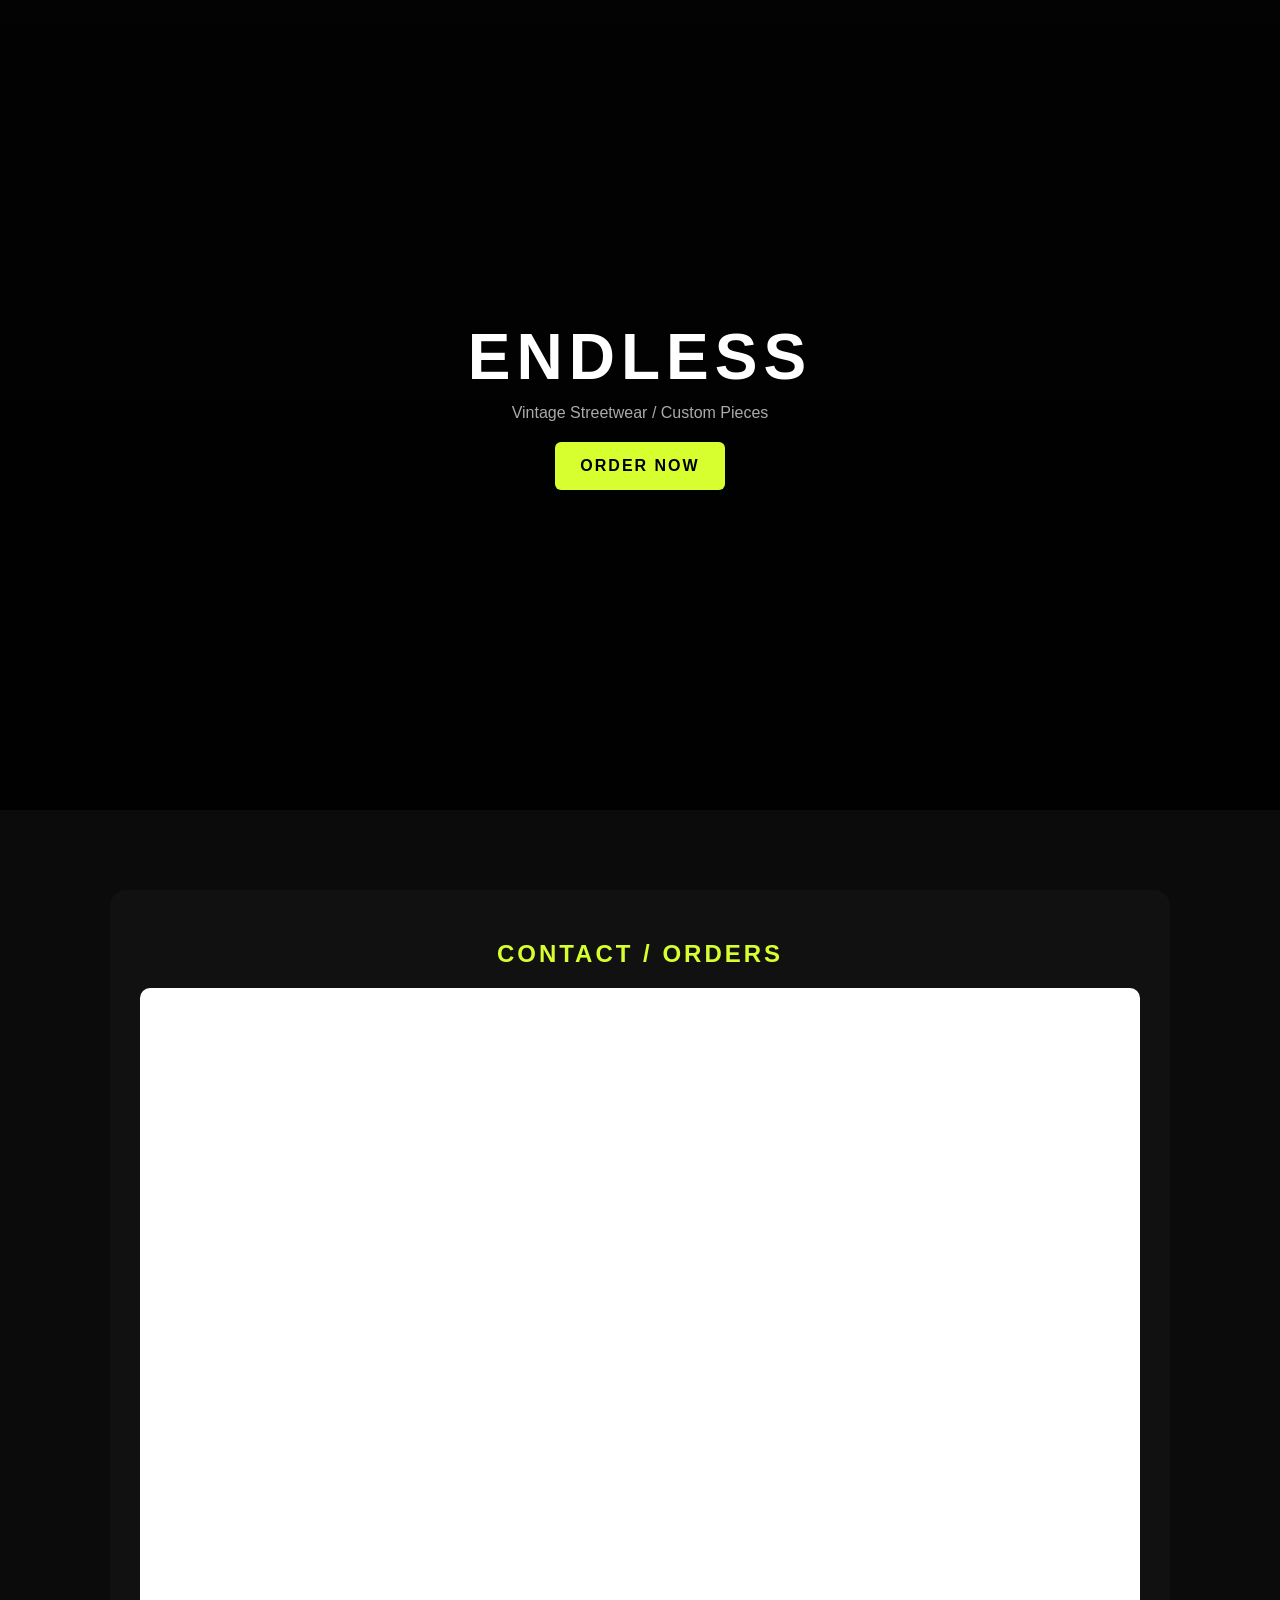
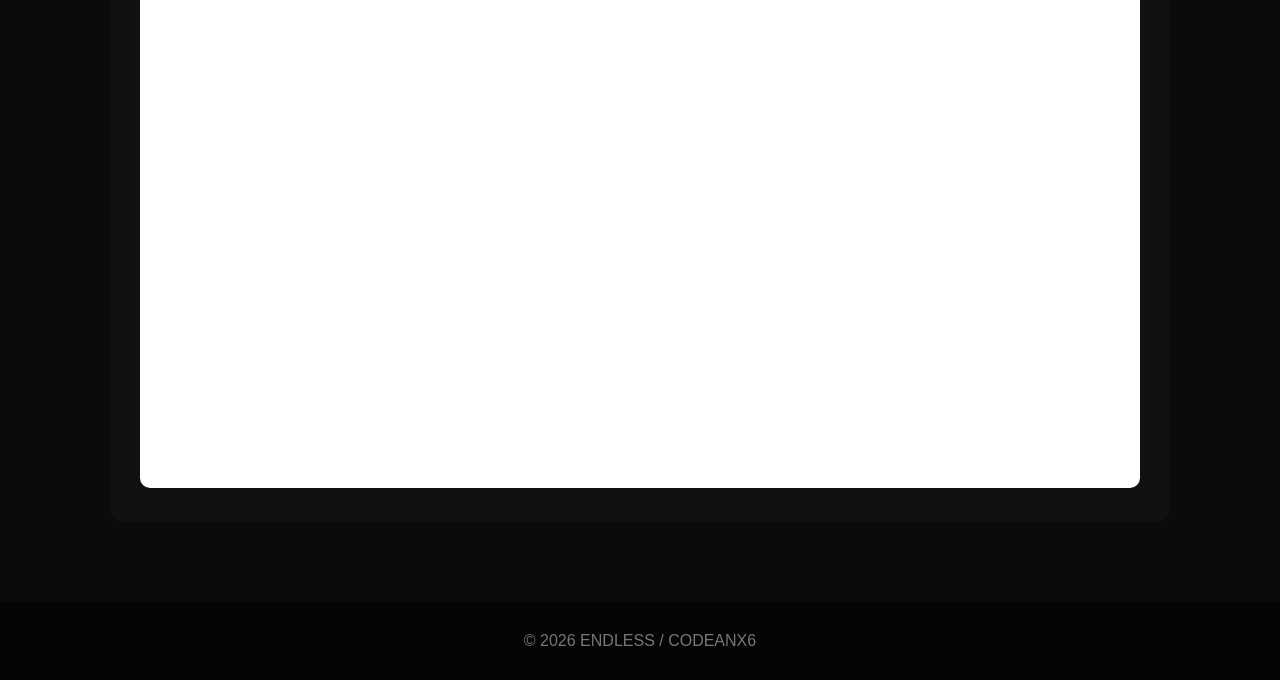
==== commit 50595bc7: "Update index.html" ====
--- a/index.html
+++ b/index.html
@@ -1,210 +1,120 @@
 <!DOCTYPE html>
 <html lang="en">
 <head>
-  <meta charset="UTF-8" />
-  <meta name="viewport" content="width=device-width, initial-scale=1.0" />
-  <title>ENDLESS — Underground Luxury Streetwear</title>
-  <meta name="description" content="ENDLESS is a dark streetwear brand built from grunge textures, skeletal imagery, and limited statement pieces." />
-  <link rel="stylesheet" href="styles.css" /> 
+<meta charset="UTF-8">
+<meta name="viewport" content="width=device-width, initial-scale=1.0">
+<title>ENDLESS</title>
+
+<style>
+body {
+  margin: 0;
+  font-family: Arial, sans-serif;
+  background: #050505;
+  color: #fff;
+}
+
+/* HERO IMAGE */
+.hero {
+  height: 90vh;
+  background: 
+    linear-gradient(rgba(0,0,0,0.5), rgba(0,0,0,0.9)),
+    url('https://images.unsplash.com/photo-1523381210434-271e8be1f52b') center/cover no-repeat;
+  display: flex;
+  flex-direction: column;
+  justify-content: center;
+  align-items: center;
+  text-align: center;
+}
+
+.hero h1 {
+  font-size: 4rem;
+  letter-spacing: 6px;
+  margin: 0;
+}
+
+.hero p {
+  color: #aaa;
+  margin: 10px 0 20px;
+}
+
+/* BUTTON */
+.btn {
+  background: #d7ff2f;
+  color: #000;
+  padding: 15px 25px;
+  text-decoration: none;
+  letter-spacing: 2px;
+  border-radius: 6px;
+  font-weight: bold;
+}
+
+/* FORM SECTION */
+.form-section {
+  padding: 80px 20px;
+  background: #0b0b0b;
+  display: flex;
+  justify-content: center;
+}
+
+.form-box {
+  width: 100%;
+  max-width: 1000px;
+  background: #111;
+  padding: 30px;
+  border-radius: 16px;
+}
+
+.form-box h2 {
+  text-align: center;
+  color: #d7ff2f;
+  letter-spacing: 3px;
+}
+
+iframe {
+  width: 100%;
+  height: 1100px;
+  border: none;
+  border-radius: 10px;
+  background: #fff;
+}
+
+/* FOOTER */
+footer {
+  text-align: center;
+  padding: 30px;
+  color: #777;
+}
+</style>
+
 </head>
+
 <body>
-  <header class="site-header">
-    <div class="container header-inner">
-      <a href="index.html" class="brand">ENDLESS</a>
-      <nav class="nav">
-        <a href="index.html#featured">Featured</a>
-        <a href="index.html#story">Story</a>
-        <a href="index.html#gallery">Gallery</a>
-        <a href="shop.html">Shop</a>
-        <a href="contact.html">Contact</a>
-      </nav>
-    </div>
-  </header>
 
-  <main id="top">
-   <a href="https://docs.google.com/forms/d/e/1FAIpQLSfl_xBrVrMfxqCp9WJpVLPgA_8pgLc1OhEzDVvPm3Zwsjpkig/viewform"
-   target="_blank"
-   style="display:inline-block; padding:15px 25px; background:#d7ff2f; color:#000; text-decoration:none; letter-spacing:2px;">
-   CONTACT / ORDER
-</a>
+<!-- HERO -->
+<section class="hero">
+  <h1>ENDLESS</h1>
+  <p>Vintage Streetwear / Custom Pieces</p>
+
+  <a class="btn" href="#form">ORDER NOW</a>
 </section>
-        <div>
-          <span class="eyebrow">Underground Luxury Streetwear</span>
-          <h1>Built From Grunge. Designed To Leave A Mark.</h1>
-          <p>
-            ENDLESS is a dark fashion label built around skeletal imagery, repetition,
-            and emotional design language. Limited pieces. Heavy visuals. Strong identity.
-          </p>
-          <div class="hero-actions">
-            <a class="btn btn-primary" href="shop.html">Shop The Drop</a>
-            <a class="btn" href="product-v4.html">View The Piece</a>
-          </div>
-        </div>
 
-        <aside class="hero-card">
-          <span class="small-label">Current Release</span>
-          <h2>V4 Statement Tee</h2>
-          <p>
-            A premium streetwear piece built from gallery-style skeletal artwork,
-            gothic branding, and a washed black base designed to feel dark, sharp,
-            and collectible.
-          </p>
-        </aside>
-      </div>
-    </section>
+<!-- FORM -->
+<section id="form" class="form-section">
+  <div class="form-box">
 
-    <section id="featured">
-      <div class="container">
-        <div class="section-head">
-          <div>
-            <h2>Featured Piece</h2>
-            <p>
-              The V4 design pushes ENDLESS into a more refined lane: premium layout,
-              skeletal art direction, and a front/back balance that feels more like
-              a collection piece than basic merch.
-            </p>
-          </div>
-          <a class="btn" href="shop.html">Limited Drop</a>
-        </div>
+    <h2>CONTACT / ORDERS</h2>
 
-        <div class="grid-2">
-          <article class="product-card">
-            <div class="product-media">
-              <img src="assets/v4-front.jpg" alt="ENDLESS V4 front design" />
-            </div>
-            <div class="product-body">
-              <h3>Front Design</h3>
-              <p>
-                Multi-tone skeletal composition with gothic ENDLESS branding.
-                Built to catch attention instantly while keeping the layout clean.
-              </p>
-              <a class="btn" href="product-v4.html">See Details</a>
-            </div>
-          </article>
+    <iframe 
+      src="https://docs.google.com/forms/d/e/1FAIpQLSfl_xBrVrMfxqCp9WJpVLPgA_8pgLc1OhEzDVvPm3Zwsjpkig/viewform?embedded=true">
+    </iframe>
 
-          <article class="product-card">
-            <div class="product-media">
-              <img src="assets/v4-back.jpg" alt="ENDLESS V4 back design" />
-            </div>
-            <div class="product-body">
-              <h3>Back Design</h3>
-              <p>
-                Framed monochrome illustration that gives the shirt a gallery-piece
-                feeling. Minimal, darker, and more premium from distance.
-              </p>
-              <a class="btn" href="product-v4.html">View Product</a>
-            </div>
-          </article>
-        </div>
+  </div>
+</section>
 
-        <div class="info-grid">
-          <div class="info-box">
-            <span>Fabric</span>
-            <strong>Heavyweight Cotton</strong>
-          </div>
-          <div class="info-box">
-            <span>Fit</span>
-            <strong>Boxy / Oversized</strong>
-          </div>
-          <div class="info-box">
-            <span>Print</span>
-            <strong>Plastisol Finish</strong>
-          </div>
-          <div class="info-box">
-            <span>Lane</span>
-            <strong>Premium Underground</strong>
-          </div>
-        </div>
-      </div>
-    </section>
+<!-- FOOTER -->
+<footer>
+  © 2026 ENDLESS / CODEANX6
+</footer>
 
-    <section id="story">
-      <div class="container story">
-        <div class="story-panel">
-          <img src="assets/brand-mood.jpg" alt="ENDLESS artwork detail" />
-        </div>
-        <div class="story-copy">
-          <span class="small-label">Brand Story</span>
-          <div class="section-head compact">
-            <div>
-              <h2>Not Basic Merch. A Real Identity.</h2>
-            </div>
-          </div>
-          <p>
-            ENDLESS lives in the space between dark art, luxury restraint, and
-            raw emotional energy. The visuals are built to feel heavy without
-            looking cluttered.
-          </p>
-          <p>
-            Every piece is meant to hold presence on its own: the silhouette,
-            the print placement, the typography, and the texture all matter.
-          </p>
-          <ul>
-            <li>Gothic influence without looking costume-like</li>
-            <li>Washed, grunge-led fashion direction</li>
-            <li>Front and back compositions that feel intentional</li>
-            <li>Limited drop energy instead of mass-produced basics</li>
-          </ul>
-        </div>
-      </div>
-    </section>
-
-    <section id="gallery">
-      <div class="container">
-        <div class="section-head">
-          <div>
-            <h2>Visual Gallery</h2>
-            <p>
-              Use this section for campaign photos, detail shots, or future drop pieces.
-              Right now it showcases the V4 direction with a dark editorial feel.
-            </p>
-          </div>
-        </div>
-
-        <div class="gallery">
-          <div class="gallery-main">
-            <div class="gallery-tile">
-              <img src="assets/v4-front.jpg" alt="ENDLESS V4 hero product image" />
-              <span class="tile-tag">Front Statement Graphic</span>
-            </div>
-          </div>
-          <div class="gallery-stack">
-            <div class="gallery-tile">
-              <img src="assets/v4-back.jpg" alt="ENDLESS V4 alternate image" />
-              <span class="tile-tag">Back Art Frame</span>
-            </div>
-            <div class="gallery-tile">
-              <img src="assets/brand-mood.jpg" alt="ENDLESS grunge artwork" />
-              <span class="tile-tag">Brand Mood</span>
-            </div>
-          </div>
-        </div>
-      </div>
-    </section>
-
-    <section id="drop" class="cta">
-      <div class="container">
-        <div class="cta-panel">
-          <span class="small-label">Drop Access</span>
-          <h2>Enter The Next Release</h2>
-          <p>
-            This version has working page links. You can replace these later with your
-            real Shopify, Gumroad, or checkout links.
-          </p>
-          <div class="hero-actions center">
-            <a class="btn btn-primary" href="shop.html">Shop Now</a>
-            <a class="btn" href="contact.html">Join The Drop List</a>
-          </div>
-        </div>
-      </div>
-    </section>
-  </main>
-
-  <footer id="contact">
-    <div class="container footer-inner">
-      <div>ENDLESS — Dark Luxury Streetwear</div>
-      <div><a href="shop.html">Shop</a> / <a href="product-v4.html">Product</a> / <a href="contact.html">Contact</a></div>
-    </div>
-  </footer>
 </body>
 </html>
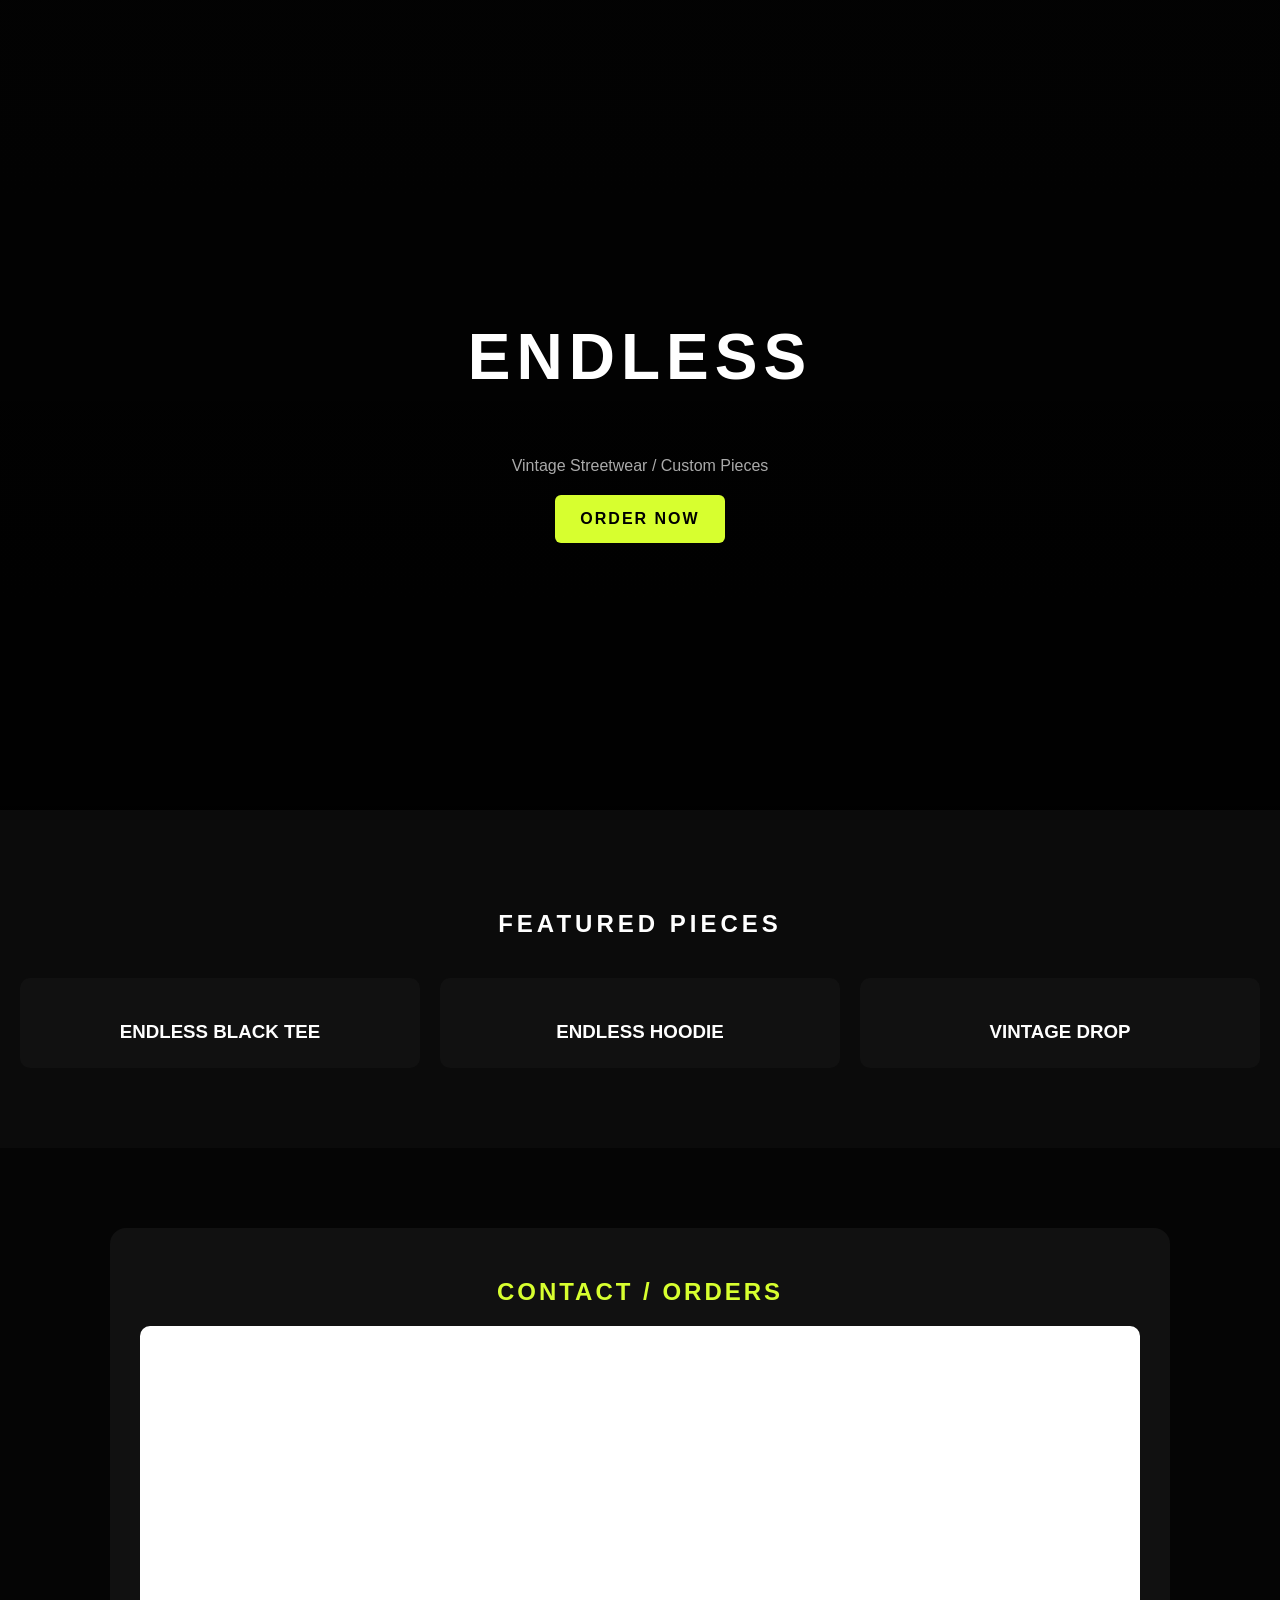
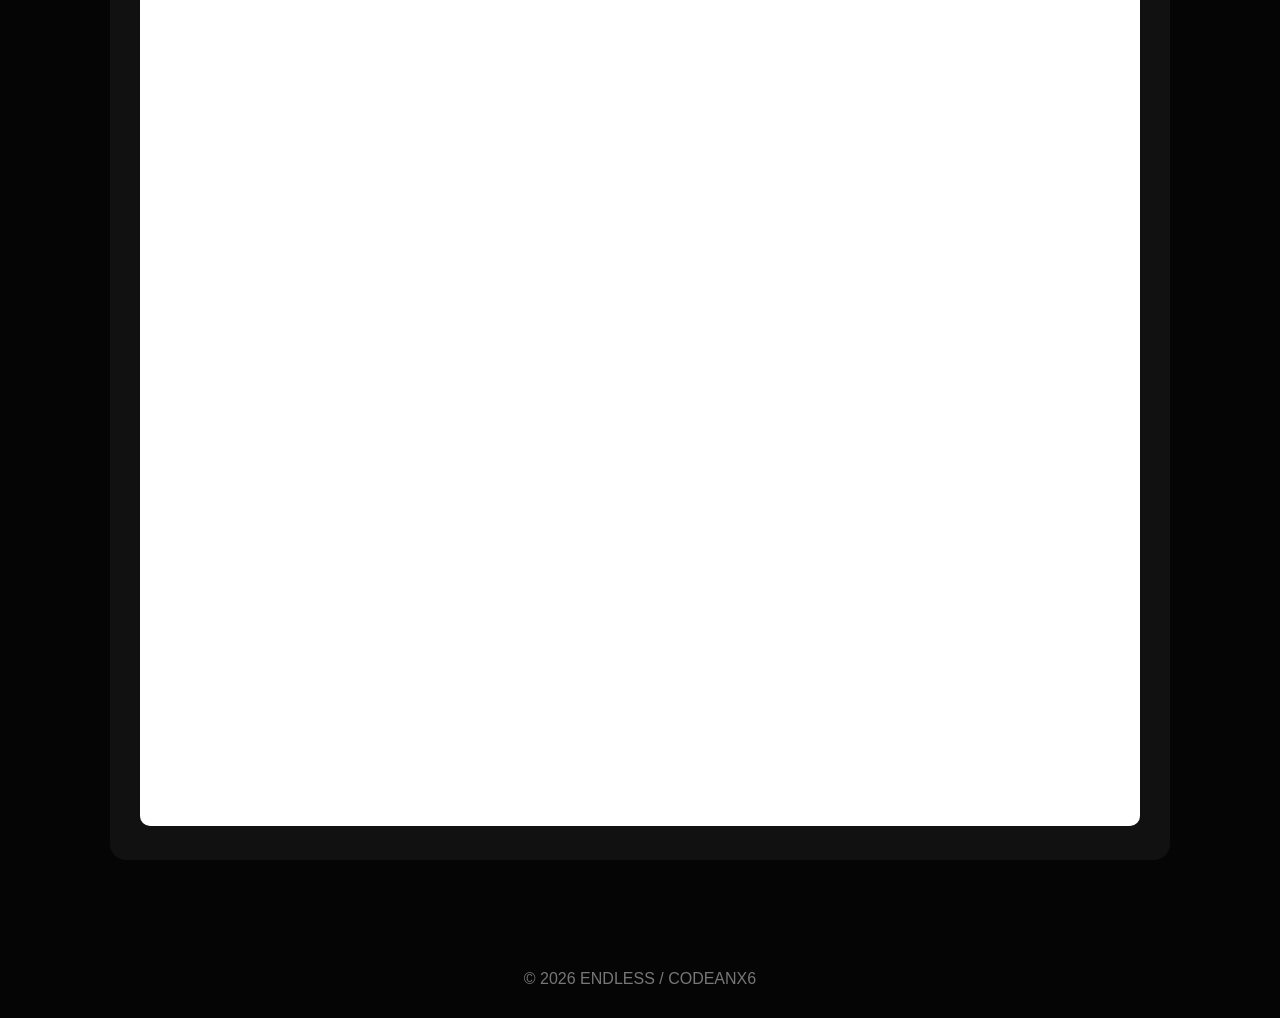
==== commit 236af29d: "Update index.html" ====
--- a/index.html
+++ b/index.html
@@ -13,7 +13,7 @@
   color: #fff;
 }
 
-/* HERO IMAGE */
+/* HERO */
 .hero {
   height: 90vh;
   background: 
@@ -23,13 +23,11 @@
   flex-direction: column;
   justify-content: center;
   align-items: center;
-  text-align: center;
 }
 
 .hero h1 {
   font-size: 4rem;
   letter-spacing: 6px;
-  margin: 0;
 }
 
 .hero p {
@@ -48,10 +46,42 @@
   font-weight: bold;
 }
 
-/* FORM SECTION */
+/* PRODUCTS */
+.products {
+  padding: 80px 20px;
+  background: #0b0b0b;
+  text-align: center;
+}
+
+.products h2 {
+  letter-spacing: 4px;
+  margin-bottom: 40px;
+}
+
+.product-grid {
+  display: grid;
+  grid-template-columns: repeat(auto-fit, minmax(250px, 1fr));
+  gap: 20px;
+}
+
+.product {
+  background: #111;
+  padding: 15px;
+  border-radius: 10px;
+}
+
+.product img {
+  width: 100%;
+  border-radius: 8px;
+}
+
+.product h3 {
+  margin: 10px 0;
+}
+
+/* FORM */
 .form-section {
   padding: 80px 20px;
-  background: #0b0b0b;
   display: flex;
   justify-content: center;
 }
@@ -94,8 +124,31 @@
 <section class="hero">
   <h1>ENDLESS</h1>
   <p>Vintage Streetwear / Custom Pieces</p>
+  <a class="btn" href="#form">ORDER NOW</a>
+</section>
 
-  <a class="btn" href="#form">ORDER NOW</a>
+<!-- PRODUCTS -->
+<section class="products">
+  <h2>FEATURED PIECES</h2>
+
+  <div class="product-grid">
+
+    <div class="product">
+      <img src="https://images.unsplash.com/photo-1520975922284-9b1c7b2b7b4b" alt="">
+      <h3>ENDLESS BLACK TEE</h3>
+    </div>
+
+    <div class="product">
+      <img src="https://images.unsplash.com/photo-1520975867597-0af37a22d8c1" alt="">
+      <h3>ENDLESS HOODIE</h3>
+    </div>
+
+    <div class="product">
+      <img src="https://images.unsplash.com/photo-1512436991641-6745cdb1723f" alt="">
+      <h3>VINTAGE DROP</h3>
+    </div>
+
+  </div>
 </section>
 
 <!-- FORM -->
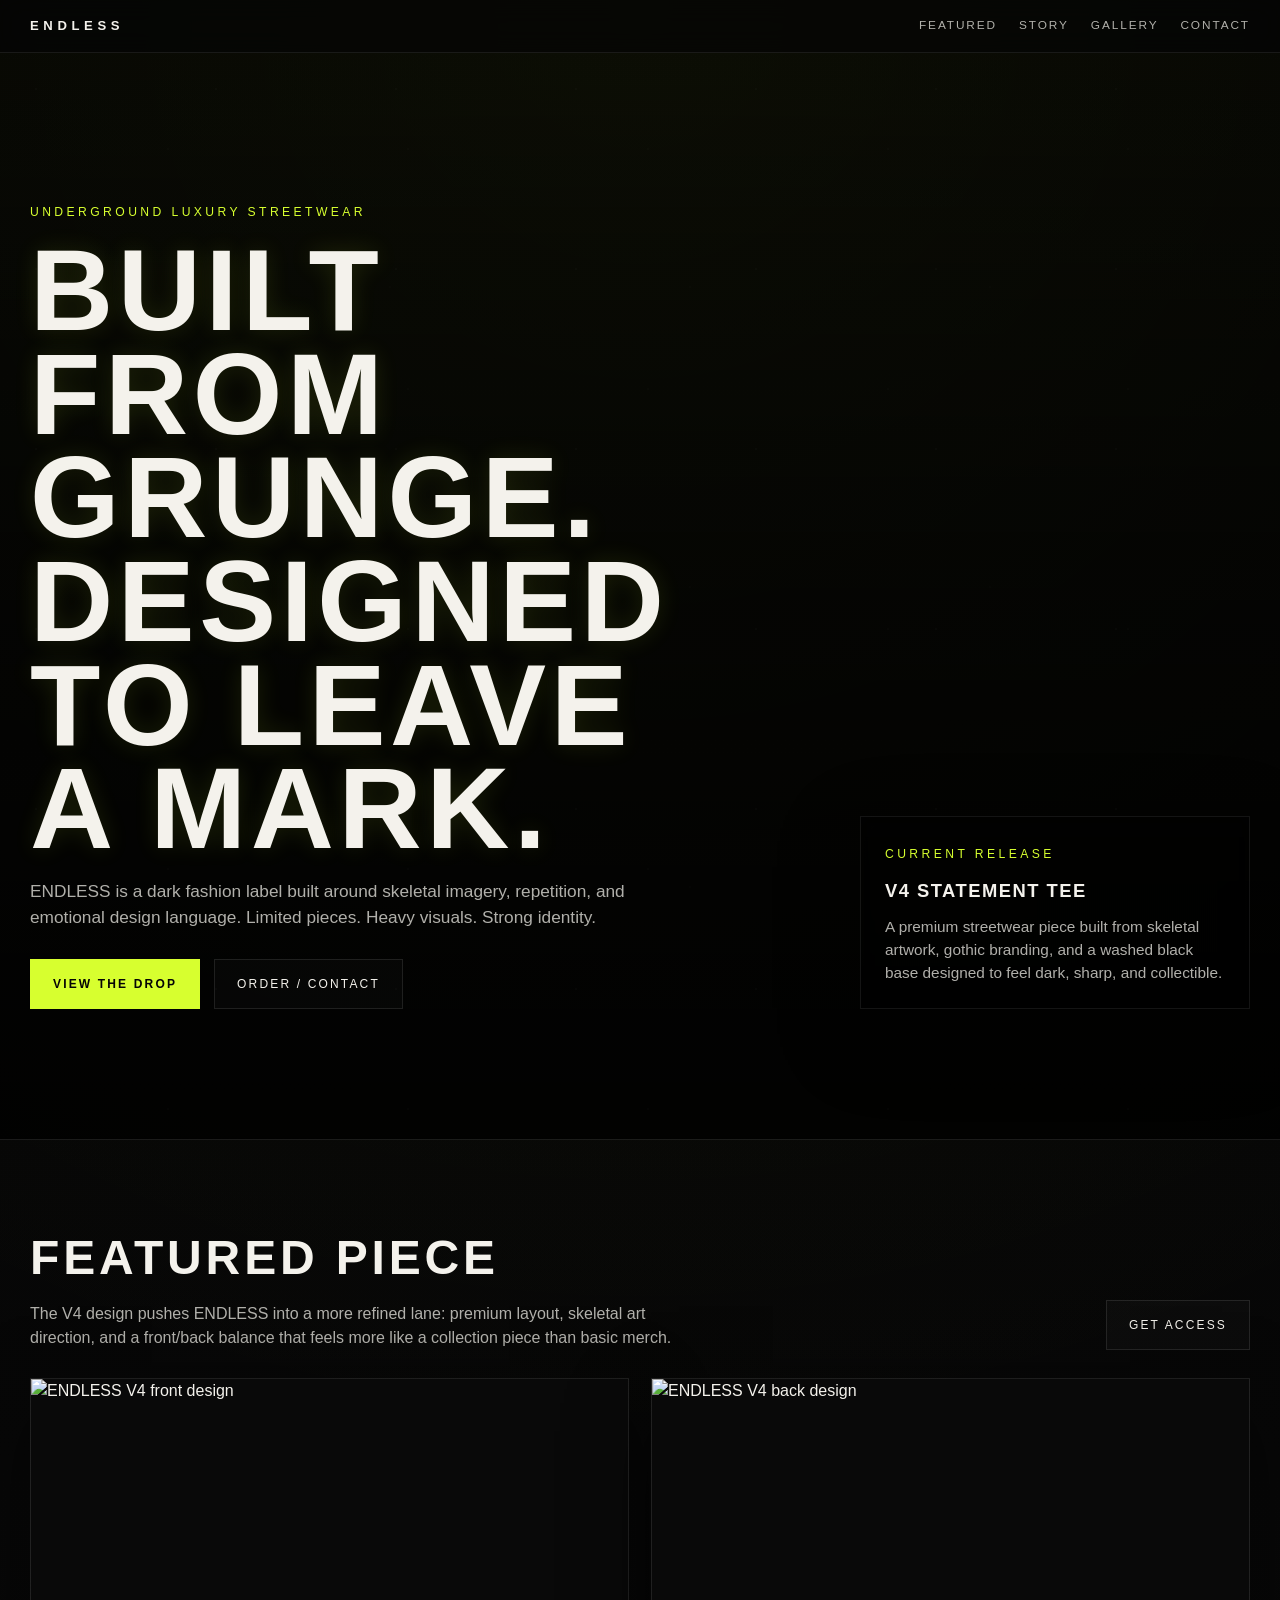
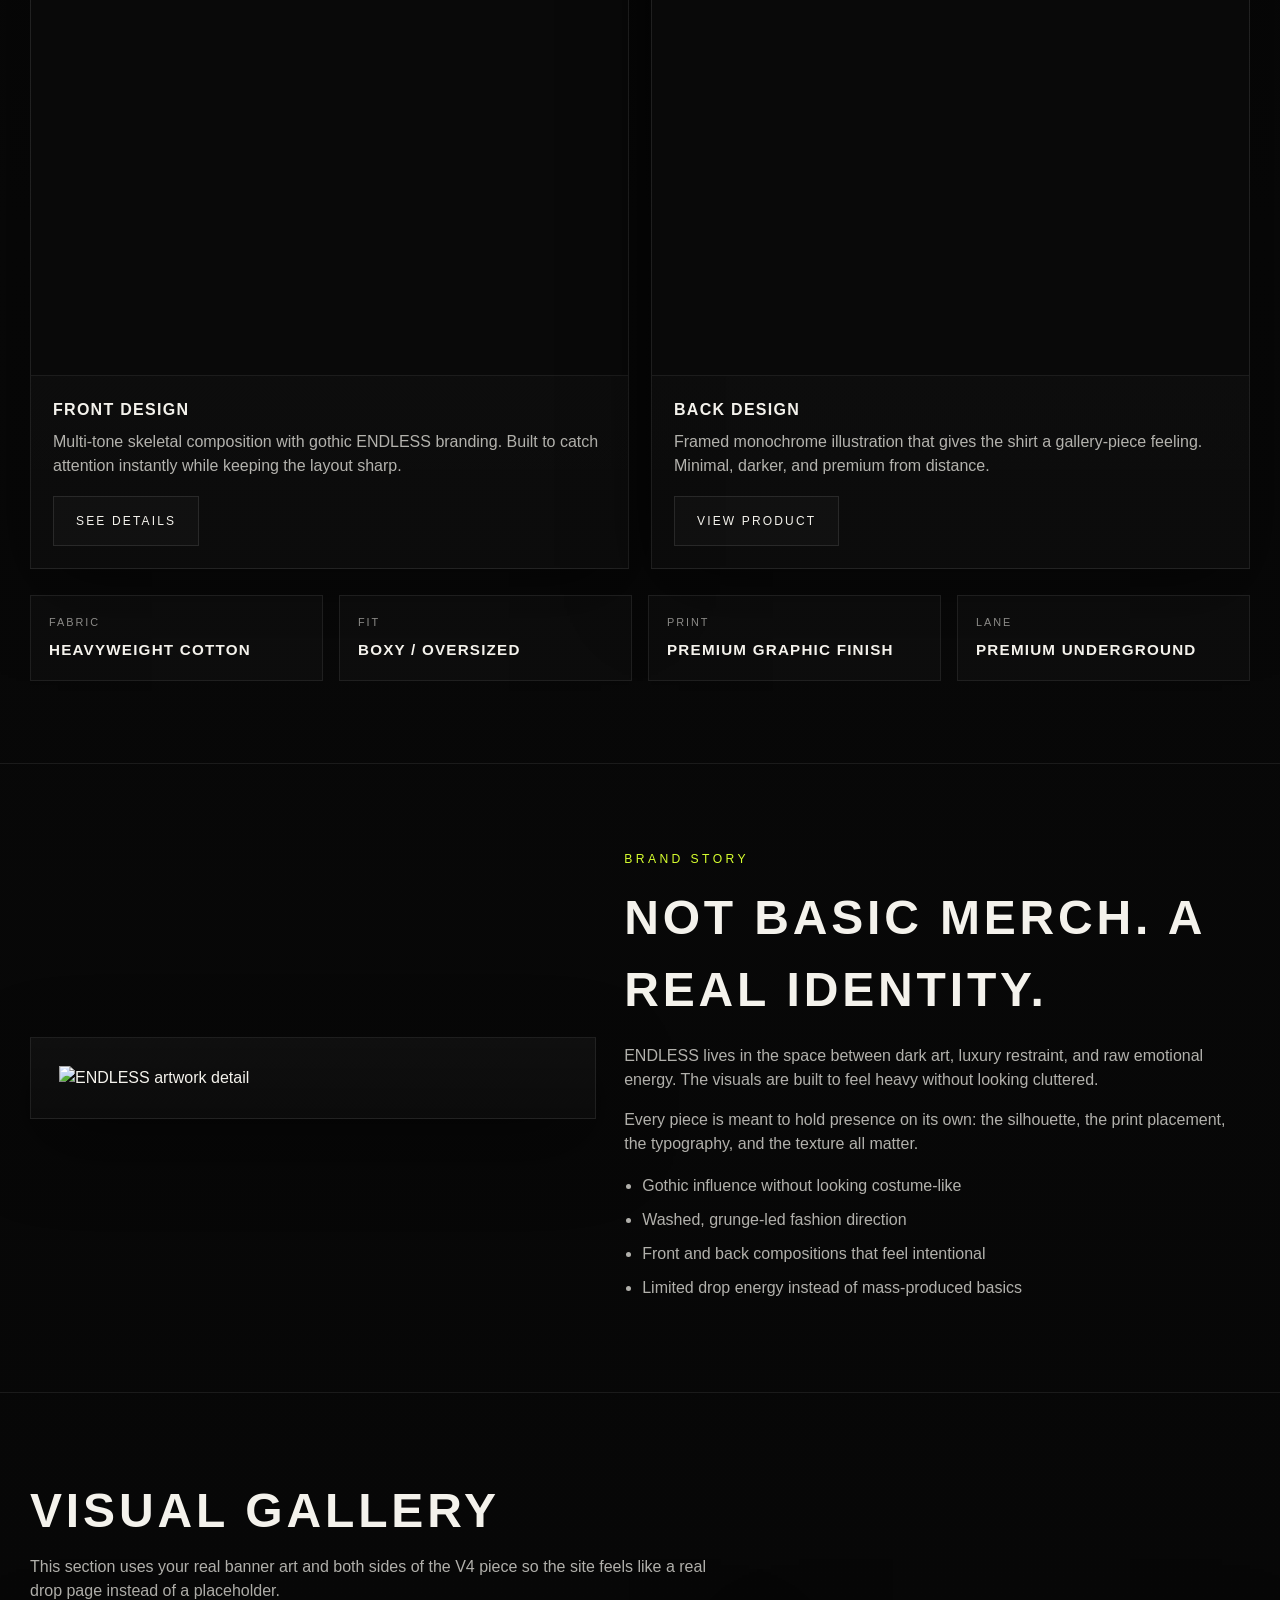
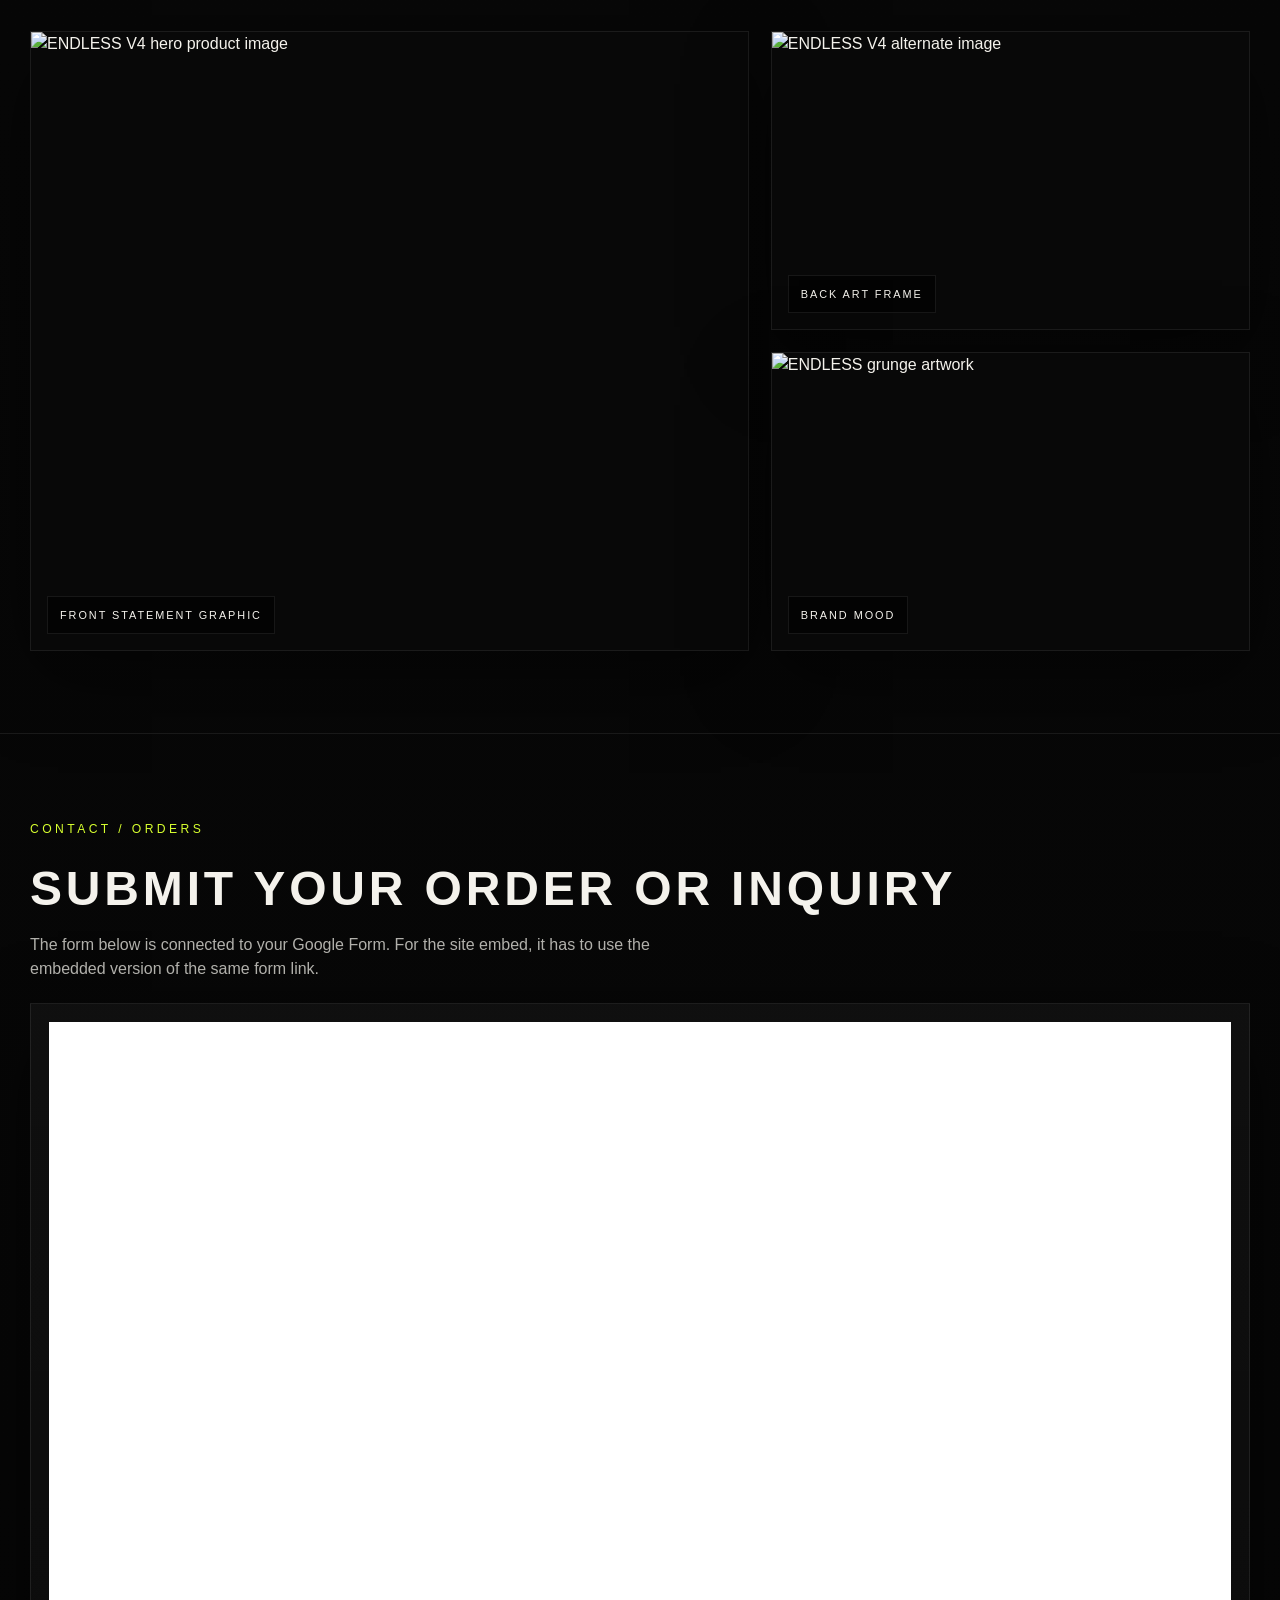
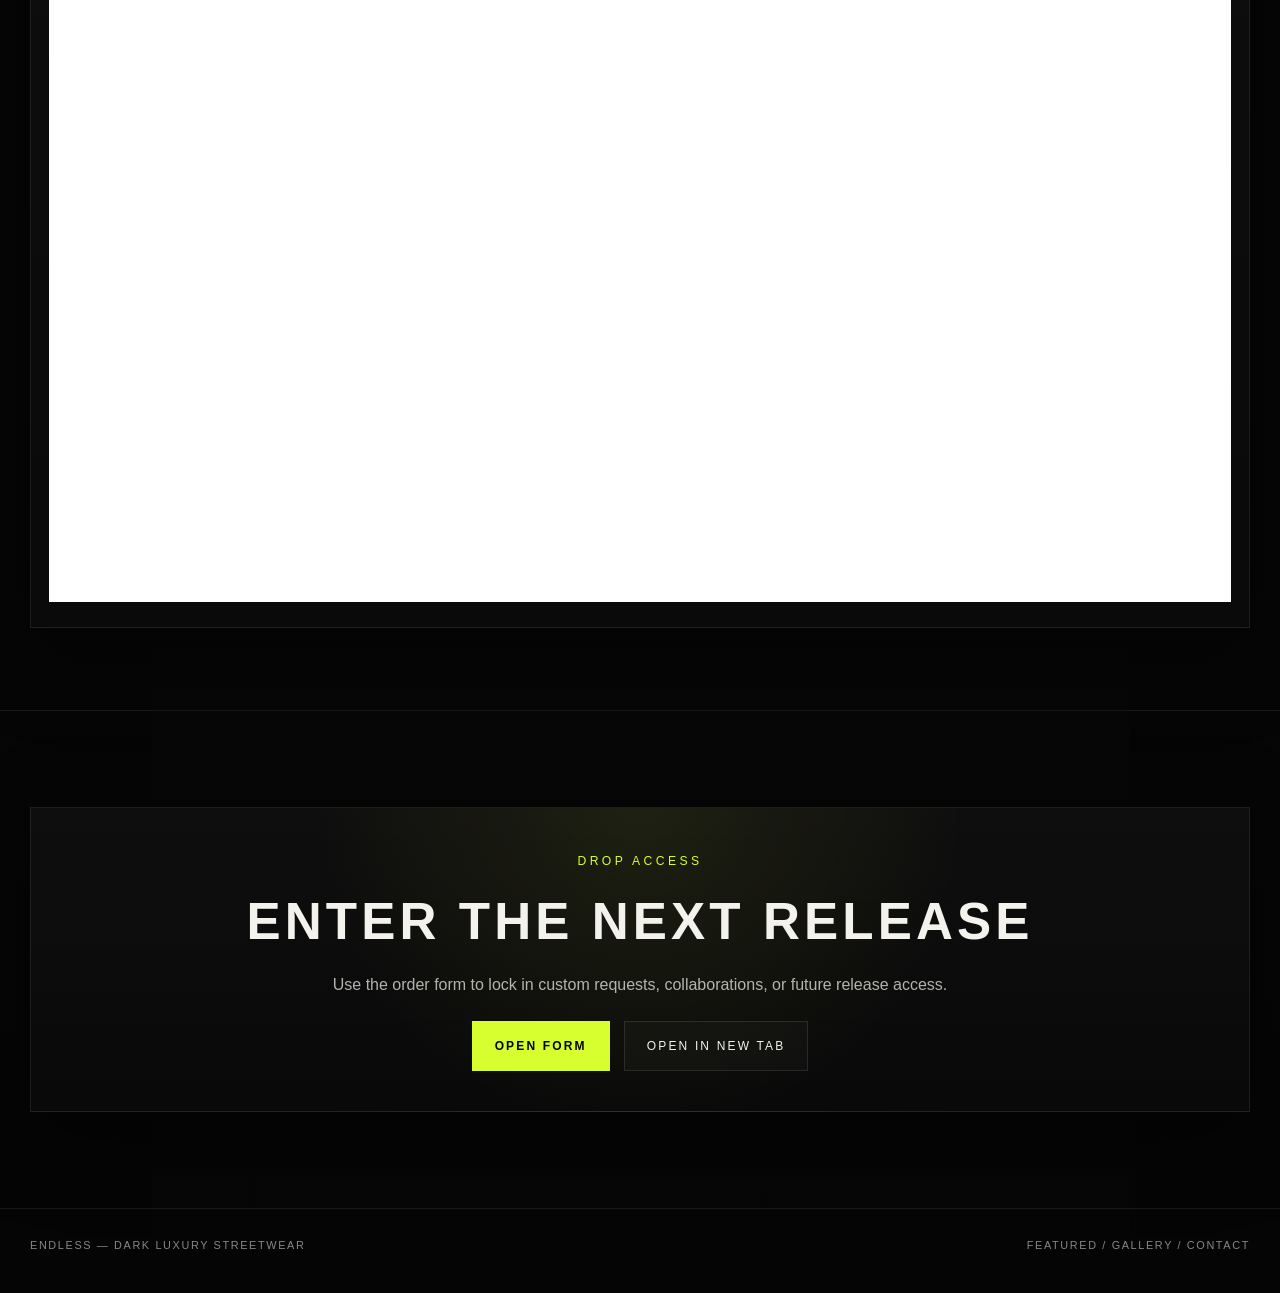
==== commit 1c6142eb: "Update index.html" ====
--- a/index.html
+++ b/index.html
@@ -1,173 +1,721 @@
 <!DOCTYPE html>
 <html lang="en">
 <head>
-<meta charset="UTF-8">
-<meta name="viewport" content="width=device-width, initial-scale=1.0">
-<title>ENDLESS</title>
-
-<style>
-body {
-  margin: 0;
-  font-family: Arial, sans-serif;
-  background: #050505;
-  color: #fff;
-}
-
-/* HERO */
-.hero {
-  height: 90vh;
-  background: 
-    linear-gradient(rgba(0,0,0,0.5), rgba(0,0,0,0.9)),
-    url('https://images.unsplash.com/photo-1523381210434-271e8be1f52b') center/cover no-repeat;
-  display: flex;
-  flex-direction: column;
-  justify-content: center;
-  align-items: center;
-}
-
-.hero h1 {
-  font-size: 4rem;
-  letter-spacing: 6px;
-}
-
-.hero p {
-  color: #aaa;
-  margin: 10px 0 20px;
-}
-
-/* BUTTON */
-.btn {
-  background: #d7ff2f;
-  color: #000;
-  padding: 15px 25px;
-  text-decoration: none;
-  letter-spacing: 2px;
-  border-radius: 6px;
-  font-weight: bold;
-}
-
-/* PRODUCTS */
-.products {
-  padding: 80px 20px;
-  background: #0b0b0b;
-  text-align: center;
-}
-
-.products h2 {
-  letter-spacing: 4px;
-  margin-bottom: 40px;
-}
-
-.product-grid {
-  display: grid;
-  grid-template-columns: repeat(auto-fit, minmax(250px, 1fr));
-  gap: 20px;
-}
-
-.product {
-  background: #111;
-  padding: 15px;
-  border-radius: 10px;
-}
-
-.product img {
-  width: 100%;
-  border-radius: 8px;
-}
-
-.product h3 {
-  margin: 10px 0;
-}
-
-/* FORM */
-.form-section {
-  padding: 80px 20px;
-  display: flex;
-  justify-content: center;
-}
-
-.form-box {
-  width: 100%;
-  max-width: 1000px;
-  background: #111;
-  padding: 30px;
-  border-radius: 16px;
-}
-
-.form-box h2 {
-  text-align: center;
-  color: #d7ff2f;
-  letter-spacing: 3px;
-}
-
-iframe {
-  width: 100%;
-  height: 1100px;
-  border: none;
-  border-radius: 10px;
-  background: #fff;
-}
-
-/* FOOTER */
-footer {
-  text-align: center;
-  padding: 30px;
-  color: #777;
-}
-</style>
-
+  <meta charset="UTF-8" />
+  <meta name="viewport" content="width=device-width, initial-scale=1.0" />
+  <title>ENDLESS — Underground Luxury Streetwear</title>
+  <meta name="description" content="ENDLESS is a dark streetwear brand built from grunge textures, skeletal imagery, and limited statement pieces." />
+  <style>
+    :root {
+      --bg: #050505;
+      --bg-soft: #0b0b0b;
+      --panel: rgba(255,255,255,.04);
+      --panel-2: rgba(255,255,255,.02);
+      --text: #f4f2ec;
+      --muted: rgba(244,242,236,.72);
+      --line: rgba(255,255,255,.08);
+      --accent: #d7ff2f;
+      --accent-soft: rgba(215,255,47,.18);
+      --max: 1220px;
+      --shadow: 0 25px 80px rgba(0,0,0,.45);
+    }
+
+    * { box-sizing: border-box; }
+    html { scroll-behavior: smooth; }
+
+    body {
+      margin: 0;
+      background:
+        radial-gradient(circle at top, rgba(215,255,47,.05), transparent 24%),
+        linear-gradient(180deg, #030303, #080808 30%, #050505 100%);
+      color: var(--text);
+      font-family: Inter, Arial, Helvetica, sans-serif;
+      line-height: 1.5;
+    }
+
+    img { max-width: 100%; display: block; }
+    a { color: inherit; text-decoration: none; }
+
+    .container {
+      width: min(calc(100% - 32px), var(--max));
+      margin: 0 auto;
+    }
+
+    .site-header {
+      position: sticky;
+      top: 0;
+      z-index: 50;
+      backdrop-filter: blur(12px);
+      background: rgba(5,5,5,.72);
+      border-bottom: 1px solid var(--line);
+    }
+
+    .header-inner {
+      display: flex;
+      align-items: center;
+      justify-content: space-between;
+      gap: 18px;
+      padding: 16px 0;
+    }
+
+    .brand {
+      font-weight: 800;
+      letter-spacing: .35em;
+      text-transform: uppercase;
+      font-size: .82rem;
+    }
+
+    .nav {
+      display: flex;
+      gap: 22px;
+      flex-wrap: wrap;
+      align-items: center;
+    }
+
+    .nav a {
+      color: var(--muted);
+      text-transform: uppercase;
+      letter-spacing: .16em;
+      font-size: .74rem;
+    }
+
+    .nav a:hover { color: var(--accent); }
+
+    .btn {
+      display: inline-flex;
+      align-items: center;
+      justify-content: center;
+      gap: 10px;
+      min-height: 50px;
+      padding: 0 22px;
+      border: 1px solid rgba(255,255,255,.1);
+      background: rgba(255,255,255,.02);
+      color: var(--text);
+      text-transform: uppercase;
+      letter-spacing: .18em;
+      font-size: .75rem;
+      transition: .22s ease;
+      cursor: pointer;
+    }
+
+    .btn:hover {
+      transform: translateY(-2px);
+      border-color: rgba(215,255,47,.38);
+      box-shadow: 0 0 24px rgba(215,255,47,.12);
+    }
+
+    .btn-primary {
+      background: var(--accent);
+      border-color: var(--accent);
+      color: #050505;
+      font-weight: 700;
+    }
+
+    .hero {
+      position: relative;
+      min-height: 92vh;
+      overflow: hidden;
+      border-bottom: 1px solid var(--line);
+    }
+
+    .hero-media {
+      position: absolute;
+      inset: 0;
+      background:
+        linear-gradient(180deg, rgba(0,0,0,.12), rgba(0,0,0,.55) 50%, rgba(0,0,0,.82) 100%),
+        url('ENDLESS%20GRUNDGE%20TEMP.jpg') center center / cover no-repeat;
+      transform: scale(1.02);
+    }
+
+    .hero-noise {
+      position: absolute;
+      inset: 0;
+      background-image:
+        radial-gradient(circle at 20% 20%, rgba(255,255,255,.10) 0 1px, transparent 1px),
+        radial-gradient(circle at 70% 40%, rgba(255,255,255,.07) 0 1px, transparent 1px),
+        radial-gradient(circle at 30% 78%, rgba(255,255,255,.05) 0 1px, transparent 1px);
+      background-size: 180px 180px, 240px 240px, 300px 300px;
+      opacity: .15;
+      mix-blend-mode: screen;
+      pointer-events: none;
+    }
+
+    .hero-inner {
+      position: relative;
+      z-index: 1;
+      min-height: 92vh;
+      display: grid;
+      grid-template-columns: 1.15fr .85fr;
+      align-items: end;
+      gap: 28px;
+      padding: 64px 0 48px;
+    }
+
+    .eyebrow,
+    .small-label {
+      display: inline-block;
+      color: var(--accent);
+      letter-spacing: .28em;
+      text-transform: uppercase;
+      font-size: .76rem;
+    }
+
+    .eyebrow { margin-bottom: 18px; }
+    .small-label { margin-bottom: 14px; }
+
+    h1 {
+      margin: 0 0 18px;
+      font-size: clamp(3.4rem, 10vw, 7.2rem);
+      line-height: .9;
+      letter-spacing: .04em;
+      text-transform: uppercase;
+      max-width: 720px;
+      text-shadow: 0 0 24px rgba(215,255,47,.12);
+    }
+
+    .hero p {
+      max-width: 620px;
+      color: var(--muted);
+      font-size: clamp(1rem, 1.4vw, 1.08rem);
+      margin: 0 0 28px;
+    }
+
+    .hero-actions {
+      display: flex;
+      gap: 14px;
+      flex-wrap: wrap;
+    }
+
+    .hero-actions.center { justify-content: center; }
+
+    .hero-card {
+      justify-self: end;
+      width: min(100%, 390px);
+      background: linear-gradient(180deg, rgba(0,0,0,.48), rgba(0,0,0,.72));
+      border: 1px solid var(--line);
+      padding: 24px;
+      box-shadow: var(--shadow);
+      backdrop-filter: blur(12px);
+    }
+
+    .hero-card h2 {
+      margin: 0 0 10px;
+      text-transform: uppercase;
+      letter-spacing: .08em;
+      font-size: 1.15rem;
+    }
+
+    .hero-card p { margin: 0; color: var(--muted); font-size: .96rem; }
+
+    section {
+      padding: 82px 0;
+      border-bottom: 1px solid var(--line);
+    }
+
+    .section-head {
+      display: grid;
+      grid-template-columns: 1fr auto;
+      gap: 18px;
+      align-items: end;
+      margin-bottom: 28px;
+    }
+
+    .section-head.compact {
+      grid-template-columns: 1fr;
+      margin-bottom: 10px;
+    }
+
+    .section-head h2 {
+      margin: 0 0 8px;
+      font-size: clamp(1.8rem, 4vw, 3rem);
+      text-transform: uppercase;
+      letter-spacing: .08em;
+    }
+
+    .section-head p {
+      margin: 0;
+      color: var(--muted);
+      max-width: 680px;
+    }
+
+    .grid-2 {
+      display: grid;
+      grid-template-columns: 1fr 1fr;
+      gap: 22px;
+    }
+
+    .product-card {
+      background: linear-gradient(180deg, rgba(255,255,255,.03), rgba(255,255,255,.015));
+      border: 1px solid var(--line);
+      overflow: hidden;
+      box-shadow: var(--shadow);
+    }
+
+    .product-media {
+      background: #090909;
+      aspect-ratio: 1 / 1;
+      overflow: hidden;
+      border-bottom: 1px solid var(--line);
+    }
+
+    .product-media img {
+      width: 100%;
+      height: 100%;
+      object-fit: cover;
+      transition: transform .4s ease;
+    }
+
+    .product-card:hover .product-media img {
+      transform: scale(1.03);
+    }
+
+    .product-body { padding: 22px; }
+
+    .product-body h3 {
+      margin: 0 0 8px;
+      text-transform: uppercase;
+      letter-spacing: .08em;
+      font-size: 1rem;
+    }
+
+    .product-body p {
+      margin: 0 0 18px;
+      color: var(--muted);
+    }
+
+    .info-grid {
+      display: grid;
+      grid-template-columns: repeat(4, 1fr);
+      gap: 16px;
+      margin-top: 26px;
+    }
+
+    .info-box {
+      padding: 18px;
+      border: 1px solid var(--line);
+      background: var(--panel-2);
+    }
+
+    .info-box span {
+      display: block;
+      color: rgba(244,242,236,.55);
+      text-transform: uppercase;
+      letter-spacing: .18em;
+      font-size: .68rem;
+      margin-bottom: 8px;
+    }
+
+    .info-box strong {
+      text-transform: uppercase;
+      letter-spacing: .08em;
+      font-size: .95rem;
+    }
+
+    .story {
+      display: grid;
+      grid-template-columns: .95fr 1.05fr;
+      gap: 28px;
+      align-items: center;
+    }
+
+    .story-panel {
+      border: 1px solid var(--line);
+      background: linear-gradient(180deg, rgba(255,255,255,.03), rgba(255,255,255,.015));
+      padding: 28px;
+      box-shadow: var(--shadow);
+    }
+
+    .story-copy p {
+      color: var(--muted);
+      margin: 0 0 16px;
+    }
+
+    .story-copy ul {
+      margin: 18px 0 0;
+      padding-left: 18px;
+      color: var(--muted);
+    }
+
+    .story-copy li { margin-bottom: 10px; }
+
+    .gallery {
+      display: grid;
+      grid-template-columns: 1.2fr .8fr;
+      gap: 22px;
+    }
+
+    .gallery-main, .gallery-stack {
+      display: grid;
+      gap: 22px;
+    }
+
+    .gallery-tile {
+      position: relative;
+      overflow: hidden;
+      border: 1px solid var(--line);
+      background: #080808;
+      box-shadow: var(--shadow);
+    }
+
+    .gallery-tile img {
+      width: 100%;
+      height: 100%;
+      object-fit: cover;
+    }
+
+    .gallery-main .gallery-tile { min-height: 620px; }
+    .gallery-stack .gallery-tile { min-height: 299px; }
+
+    .tile-tag {
+      position: absolute;
+      left: 16px;
+      bottom: 16px;
+      display: inline-block;
+      padding: 10px 12px;
+      background: rgba(0,0,0,.58);
+      border: 1px solid rgba(255,255,255,.08);
+      text-transform: uppercase;
+      letter-spacing: .18em;
+      font-size: .68rem;
+    }
+
+    .form-section .section-head {
+      margin-bottom: 22px;
+    }
+
+    .form-shell {
+      border: 1px solid var(--line);
+      background: linear-gradient(180deg, rgba(255,255,255,.035), rgba(255,255,255,.015));
+      padding: 18px;
+      box-shadow: var(--shadow);
+    }
+
+    .form-frame {
+      width: 100%;
+      height: 1180px;
+      border: none;
+      background: #fff;
+    }
+
+    .cta {
+      text-align: center;
+      padding: 96px 0;
+    }
+
+    .cta-panel {
+      border: 1px solid var(--line);
+      background:
+        linear-gradient(180deg, rgba(255,255,255,.035), rgba(255,255,255,.015)),
+        radial-gradient(circle at top, rgba(215,255,47,.08), transparent 48%);
+      padding: 40px 24px;
+      box-shadow: var(--shadow);
+    }
+
+    .cta h2 {
+      margin: 0 0 12px;
+      text-transform: uppercase;
+      letter-spacing: .08em;
+      font-size: clamp(1.8rem, 4vw, 3.2rem);
+    }
+
+    .cta p {
+      max-width: 700px;
+      margin: 0 auto 24px;
+      color: var(--muted);
+    }
+
+    footer { padding: 28px 0 40px; }
+
+    .footer-inner {
+      display: flex;
+      justify-content: space-between;
+      gap: 18px;
+      flex-wrap: wrap;
+      color: rgba(244,242,236,.55);
+      text-transform: uppercase;
+      letter-spacing: .15em;
+      font-size: .68rem;
+    }
+
+    @media (max-width: 980px) {
+      .hero-inner,
+      .grid-2,
+      .story,
+      .gallery {
+        grid-template-columns: 1fr;
+      }
+
+      .hero {
+        min-height: auto;
+      }
+
+      .hero-inner {
+        min-height: auto;
+        padding-top: 110px;
+      }
+
+      .hero-card {
+        justify-self: stretch;
+        width: 100%;
+      }
+
+      .info-grid {
+        grid-template-columns: 1fr 1fr;
+      }
+
+      .gallery-main .gallery-tile,
+      .gallery-stack .gallery-tile {
+        min-height: 420px;
+      }
+    }
+
+    @media (max-width: 640px) {
+      .nav { display: none; }
+
+      .container {
+        width: min(calc(100% - 22px), var(--max));
+      }
+
+      section { padding: 62px 0; }
+
+      .info-grid,
+      .section-head {
+        grid-template-columns: 1fr;
+      }
+
+      .hero-actions {
+        flex-direction: column;
+      }
+
+      .btn {
+        width: 100%;
+      }
+
+      .form-frame {
+        height: 1280px;
+      }
+    }
+  </style>
 </head>
-
 <body>
-
-<!-- HERO -->
-<section class="hero">
-  <h1>ENDLESS</h1>
-  <p>Vintage Streetwear / Custom Pieces</p>
-  <a class="btn" href="#form">ORDER NOW</a>
-</section>
-
-<!-- PRODUCTS -->
-<section class="products">
-  <h2>FEATURED PIECES</h2>
-
-  <div class="product-grid">
-
-    <div class="product">
-      <img src="https://images.unsplash.com/photo-1520975922284-9b1c7b2b7b4b" alt="">
-      <h3>ENDLESS BLACK TEE</h3>
+  <header class="site-header">
+    <div class="container header-inner">
+      <a href="#top" class="brand">ENDLESS</a>
+      <nav class="nav">
+        <a href="#featured">Featured</a>
+        <a href="#story">Story</a>
+        <a href="#gallery">Gallery</a>
+        <a href="#contact">Contact</a>
+      </nav>
     </div>
-
-    <div class="product">
-      <img src="https://images.unsplash.com/photo-1520975867597-0af37a22d8c1" alt="">
-      <h3>ENDLESS HOODIE</h3>
+  </header>
+
+  <main id="top">
+    <section class="hero">
+      <div class="hero-media"></div>
+      <div class="hero-noise"></div>
+      <div class="container hero-inner">
+        <div>
+          <span class="eyebrow">Underground Luxury Streetwear</span>
+          <h1>Built From Grunge. Designed To Leave A Mark.</h1>
+          <p>
+            ENDLESS is a dark fashion label built around skeletal imagery, repetition,
+            and emotional design language. Limited pieces. Heavy visuals. Strong identity.
+          </p>
+          <div class="hero-actions">
+            <a class="btn btn-primary" href="#featured">View The Drop</a>
+            <a class="btn" href="#contact">Order / Contact</a>
+          </div>
+        </div>
+
+        <aside class="hero-card">
+          <span class="small-label">Current Release</span>
+          <h2>V4 Statement Tee</h2>
+          <p>
+            A premium streetwear piece built from skeletal artwork,
+            gothic branding, and a washed black base designed to feel dark,
+            sharp, and collectible.
+          </p>
+        </aside>
+      </div>
+    </section>
+
+    <section id="featured">
+      <div class="container">
+        <div class="section-head">
+          <div>
+            <h2>Featured Piece</h2>
+            <p>
+              The V4 design pushes ENDLESS into a more refined lane: premium layout,
+              skeletal art direction, and a front/back balance that feels more like
+              a collection piece than basic merch.
+            </p>
+          </div>
+          <a class="btn" href="#contact">Get Access</a>
+        </div>
+
+        <div class="grid-2">
+          <article class="product-card">
+            <div class="product-media">
+              <img src="endless%20v4%20.jpg" alt="ENDLESS V4 front design" />
+            </div>
+            <div class="product-body">
+              <h3>Front Design</h3>
+              <p>
+                Multi-tone skeletal composition with gothic ENDLESS branding.
+                Built to catch attention instantly while keeping the layout sharp.
+              </p>
+              <a class="btn" href="#gallery">See Details</a>
+            </div>
+          </article>
+
+          <article class="product-card">
+            <div class="product-media">
+              <img src="endless%20v4%20-2.jpg" alt="ENDLESS V4 back design" />
+            </div>
+            <div class="product-body">
+              <h3>Back Design</h3>
+              <p>
+                Framed monochrome illustration that gives the shirt a gallery-piece
+                feeling. Minimal, darker, and premium from distance.
+              </p>
+              <a class="btn" href="#gallery">View Product</a>
+            </div>
+          </article>
+        </div>
+
+        <div class="info-grid">
+          <div class="info-box">
+            <span>Fabric</span>
+            <strong>Heavyweight Cotton</strong>
+          </div>
+          <div class="info-box">
+            <span>Fit</span>
+            <strong>Boxy / Oversized</strong>
+          </div>
+          <div class="info-box">
+            <span>Print</span>
+            <strong>Premium Graphic Finish</strong>
+          </div>
+          <div class="info-box">
+            <span>Lane</span>
+            <strong>Premium Underground</strong>
+          </div>
+        </div>
+      </div>
+    </section>
+
+    <section id="story">
+      <div class="container story">
+        <div class="story-panel">
+          <img src="ENDLESS%20GRUNDGE%20TEMP.jpg" alt="ENDLESS artwork detail" />
+        </div>
+        <div class="story-copy">
+          <span class="small-label">Brand Story</span>
+          <div class="section-head compact">
+            <div>
+              <h2>Not Basic Merch. A Real Identity.</h2>
+            </div>
+          </div>
+          <p>
+            ENDLESS lives in the space between dark art, luxury restraint, and
+            raw emotional energy. The visuals are built to feel heavy without
+            looking cluttered.
+          </p>
+          <p>
+            Every piece is meant to hold presence on its own: the silhouette,
+            the print placement, the typography, and the texture all matter.
+          </p>
+          <ul>
+            <li>Gothic influence without looking costume-like</li>
+            <li>Washed, grunge-led fashion direction</li>
+            <li>Front and back compositions that feel intentional</li>
+            <li>Limited drop energy instead of mass-produced basics</li>
+          </ul>
+        </div>
+      </div>
+    </section>
+
+    <section id="gallery">
+      <div class="container">
+        <div class="section-head">
+          <div>
+            <h2>Visual Gallery</h2>
+            <p>
+              This section uses your real banner art and both sides of the V4 piece
+              so the site feels like a real drop page instead of a placeholder.
+            </p>
+          </div>
+        </div>
+
+        <div class="gallery">
+          <div class="gallery-main">
+            <div class="gallery-tile">
+              <img src="endless%20v4%20.jpg" alt="ENDLESS V4 hero product image" />
+              <span class="tile-tag">Front Statement Graphic</span>
+            </div>
+          </div>
+          <div class="gallery-stack">
+            <div class="gallery-tile">
+              <img src="endless%20v4%20-2.jpg" alt="ENDLESS V4 alternate image" />
+              <span class="tile-tag">Back Art Frame</span>
+            </div>
+            <div class="gallery-tile">
+              <img src="ENDLESS%20GRUNDGE%20TEMP.jpg" alt="ENDLESS grunge artwork" />
+              <span class="tile-tag">Brand Mood</span>
+            </div>
+          </div>
+        </div>
+      </div>
+    </section>
+
+    <section id="contact" class="form-section">
+      <div class="container">
+        <div class="section-head">
+          <div>
+            <span class="small-label">Contact / Orders</span>
+            <h2>Submit Your Order Or Inquiry</h2>
+            <p>
+              The form below is connected to your Google Form. For the site embed,
+              it has to use the embedded version of the same form link.
+            </p>
+          </div>
+        </div>
+
+        <div class="form-shell">
+          <iframe
+            class="form-frame"
+            src="https://docs.google.com/forms/d/e/1FAIpQLSfl_xBrVrMfxqCp9WJpVLPgA_8pgLc1OhEzDVvPm3Zwsjpkig/viewform?embedded=true"
+            title="ENDLESS contact form">
+            Loading…
+          </iframe>
+        </div>
+      </div>
+    </section>
+
+    <section id="drop" class="cta">
+      <div class="container">
+        <div class="cta-panel">
+          <span class="small-label">Drop Access</span>
+          <h2>Enter The Next Release</h2>
+          <p>
+            Use the order form to lock in custom requests, collaborations,
+            or future release access.
+          </p>
+          <div class="hero-actions center">
+            <a class="btn btn-primary" href="#contact">Open Form</a>
+            <a class="btn" href="https://docs.google.com/forms/d/e/1FAIpQLSfl_xBrVrMfxqCp9WJpVLPgA_8pgLc1OhEzDVvPm3Zwsjpkig/viewform?usp=dialog" target="_blank" rel="noopener noreferrer">Open In New Tab</a>
+          </div>
+        </div>
+      </div>
+    </section>
+  </main>
+
+  <footer>
+    <div class="container footer-inner">
+      <div>ENDLESS — Dark Luxury Streetwear</div>
+      <div><a href="#featured">Featured</a> / <a href="#gallery">Gallery</a> / <a href="#contact">Contact</a></div>
     </div>
-
-    <div class="product">
-      <img src="https://images.unsplash.com/photo-1512436991641-6745cdb1723f" alt="">
-      <h3>VINTAGE DROP</h3>
-    </div>
-
-  </div>
-</section>
-
-<!-- FORM -->
-<section id="form" class="form-section">
-  <div class="form-box">
-
-    <h2>CONTACT / ORDERS</h2>
-
-    <iframe 
-      src="https://docs.google.com/forms/d/e/1FAIpQLSfl_xBrVrMfxqCp9WJpVLPgA_8pgLc1OhEzDVvPm3Zwsjpkig/viewform?embedded=true">
-    </iframe>
-
-  </div>
-</section>
-
-<!-- FOOTER -->
-<footer>
-  © 2026 ENDLESS / CODEANX6
-</footer>
-
+  </footer>
 </body>
 </html>
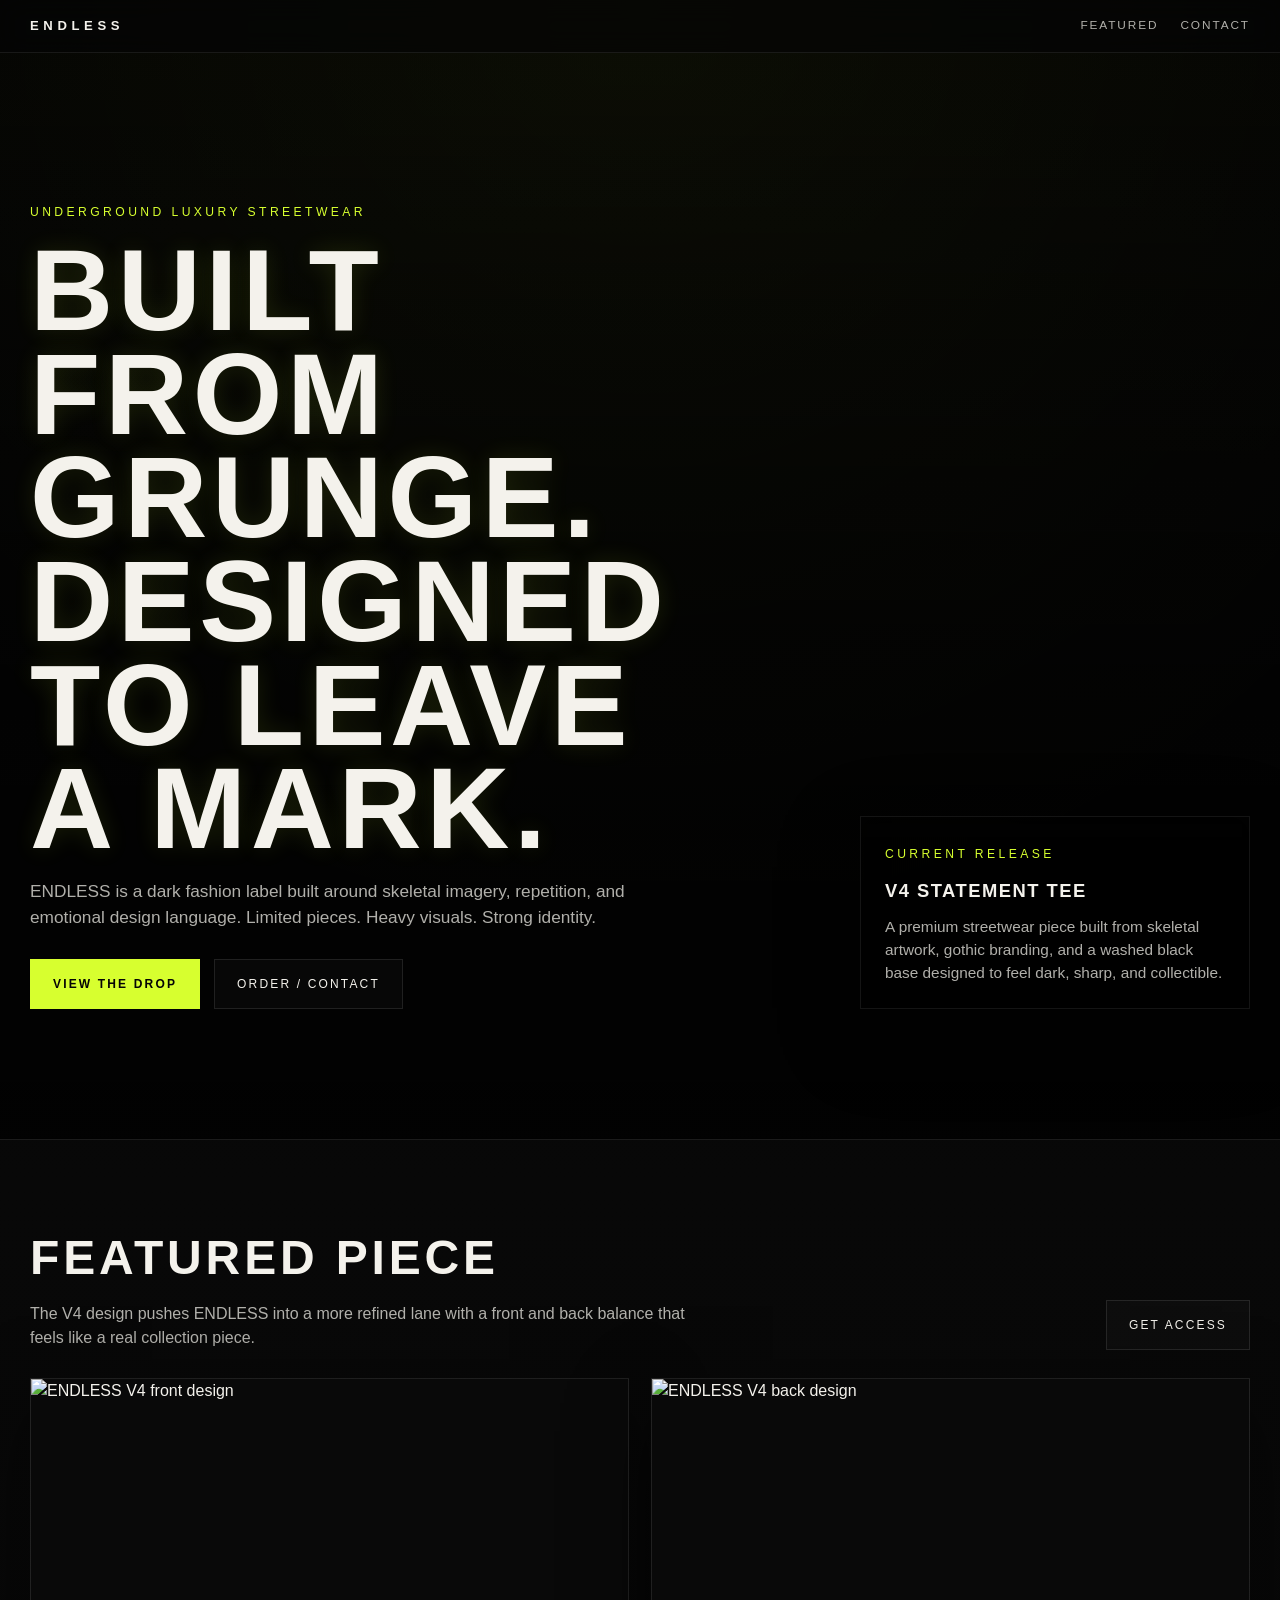
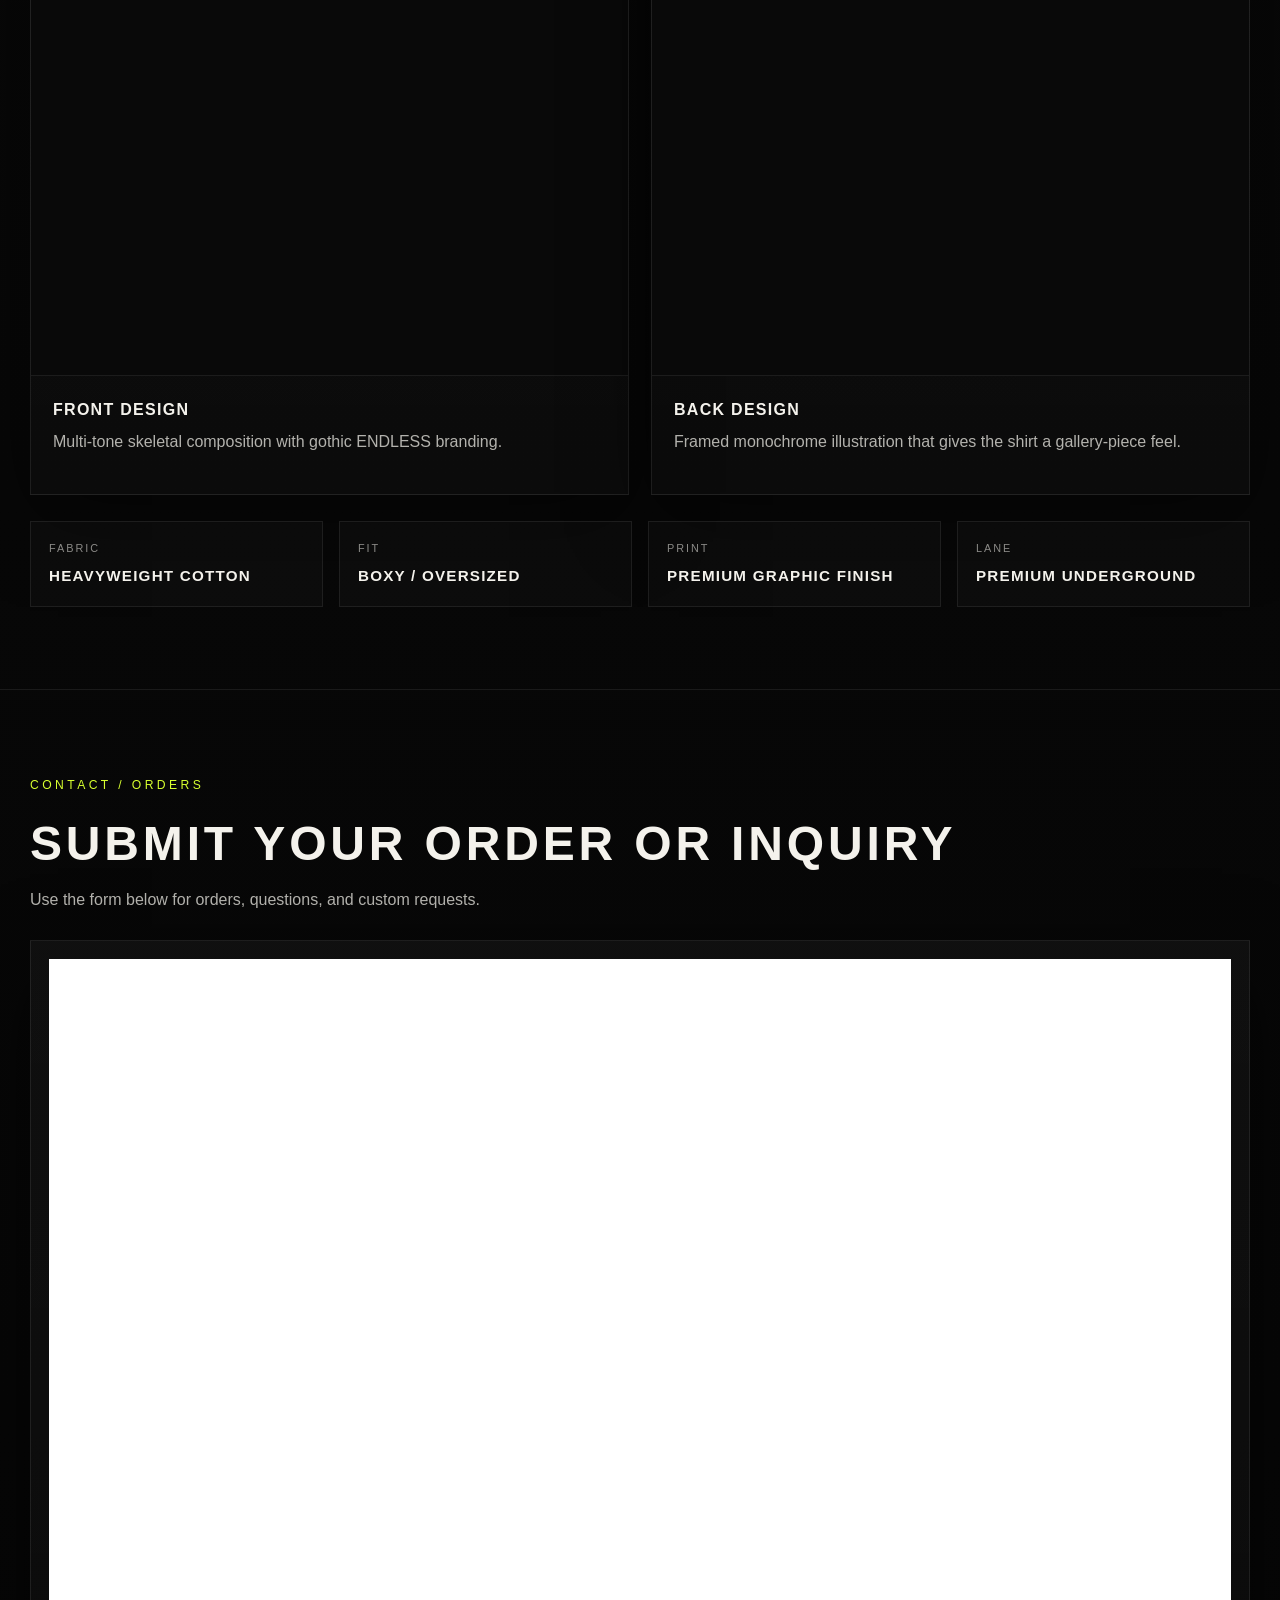
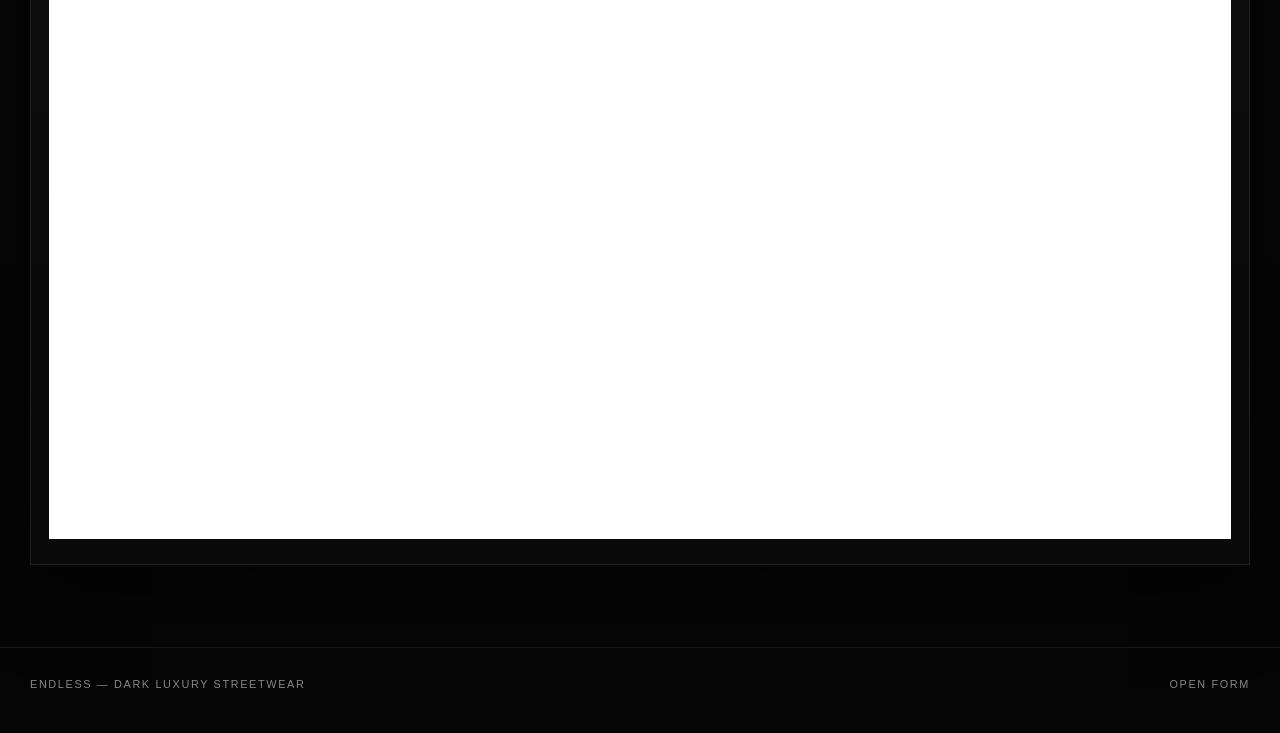
==== commit 2fe03842: "Update index.html" ====
--- a/index.html
+++ b/index.html
@@ -15,7 +15,6 @@
       --muted: rgba(244,242,236,.72);
       --line: rgba(255,255,255,.08);
       --accent: #d7ff2f;
-      --accent-soft: rgba(215,255,47,.18);
       --max: 1220px;
       --shadow: 0 25px 80px rgba(0,0,0,.45);
     }
@@ -29,7 +28,7 @@
         radial-gradient(circle at top, rgba(215,255,47,.05), transparent 24%),
         linear-gradient(180deg, #030303, #080808 30%, #050505 100%);
       color: var(--text);
-      font-family: Inter, Arial, Helvetica, sans-serif;
+      font-family: Arial, Helvetica, sans-serif;
       line-height: 1.5;
     }
 
@@ -123,21 +122,8 @@
       inset: 0;
       background:
         linear-gradient(180deg, rgba(0,0,0,.12), rgba(0,0,0,.55) 50%, rgba(0,0,0,.82) 100%),
-        url('ENDLESS%20GRUNDGE%20TEMP.jpg') center center / cover no-repeat;
+        url('endless-banner.jpg') center center / cover no-repeat;
       transform: scale(1.02);
-    }
-
-    .hero-noise {
-      position: absolute;
-      inset: 0;
-      background-image:
-        radial-gradient(circle at 20% 20%, rgba(255,255,255,.10) 0 1px, transparent 1px),
-        radial-gradient(circle at 70% 40%, rgba(255,255,255,.07) 0 1px, transparent 1px),
-        radial-gradient(circle at 30% 78%, rgba(255,255,255,.05) 0 1px, transparent 1px);
-      background-size: 180px 180px, 240px 240px, 300px 300px;
-      opacity: .15;
-      mix-blend-mode: screen;
-      pointer-events: none;
     }
 
     .hero-inner {
@@ -186,8 +172,6 @@
       flex-wrap: wrap;
     }
 
-    .hero-actions.center { justify-content: center; }
-
     .hero-card {
       justify-self: end;
       width: min(100%, 390px);
@@ -220,11 +204,6 @@
       margin-bottom: 28px;
     }
 
-    .section-head.compact {
-      grid-template-columns: 1fr;
-      margin-bottom: 10px;
-    }
-
     .section-head h2 {
       margin: 0 0 8px;
       font-size: clamp(1.8rem, 4vw, 3rem);
@@ -262,11 +241,6 @@
       width: 100%;
       height: 100%;
       object-fit: cover;
-      transition: transform .4s ease;
-    }
-
-    .product-card:hover .product-media img {
-      transform: scale(1.03);
     }
 
     .product-body { padding: 22px; }
@@ -311,78 +285,6 @@
       font-size: .95rem;
     }
 
-    .story {
-      display: grid;
-      grid-template-columns: .95fr 1.05fr;
-      gap: 28px;
-      align-items: center;
-    }
-
-    .story-panel {
-      border: 1px solid var(--line);
-      background: linear-gradient(180deg, rgba(255,255,255,.03), rgba(255,255,255,.015));
-      padding: 28px;
-      box-shadow: var(--shadow);
-    }
-
-    .story-copy p {
-      color: var(--muted);
-      margin: 0 0 16px;
-    }
-
-    .story-copy ul {
-      margin: 18px 0 0;
-      padding-left: 18px;
-      color: var(--muted);
-    }
-
-    .story-copy li { margin-bottom: 10px; }
-
-    .gallery {
-      display: grid;
-      grid-template-columns: 1.2fr .8fr;
-      gap: 22px;
-    }
-
-    .gallery-main, .gallery-stack {
-      display: grid;
-      gap: 22px;
-    }
-
-    .gallery-tile {
-      position: relative;
-      overflow: hidden;
-      border: 1px solid var(--line);
-      background: #080808;
-      box-shadow: var(--shadow);
-    }
-
-    .gallery-tile img {
-      width: 100%;
-      height: 100%;
-      object-fit: cover;
-    }
-
-    .gallery-main .gallery-tile { min-height: 620px; }
-    .gallery-stack .gallery-tile { min-height: 299px; }
-
-    .tile-tag {
-      position: absolute;
-      left: 16px;
-      bottom: 16px;
-      display: inline-block;
-      padding: 10px 12px;
-      background: rgba(0,0,0,.58);
-      border: 1px solid rgba(255,255,255,.08);
-      text-transform: uppercase;
-      letter-spacing: .18em;
-      font-size: .68rem;
-    }
-
-    .form-section .section-head {
-      margin-bottom: 22px;
-    }
-
     .form-shell {
       border: 1px solid var(--line);
       background: linear-gradient(180deg, rgba(255,255,255,.035), rgba(255,255,255,.015));
@@ -395,33 +297,6 @@
       height: 1180px;
       border: none;
       background: #fff;
-    }
-
-    .cta {
-      text-align: center;
-      padding: 96px 0;
-    }
-
-    .cta-panel {
-      border: 1px solid var(--line);
-      background:
-        linear-gradient(180deg, rgba(255,255,255,.035), rgba(255,255,255,.015)),
-        radial-gradient(circle at top, rgba(215,255,47,.08), transparent 48%);
-      padding: 40px 24px;
-      box-shadow: var(--shadow);
-    }
-
-    .cta h2 {
-      margin: 0 0 12px;
-      text-transform: uppercase;
-      letter-spacing: .08em;
-      font-size: clamp(1.8rem, 4vw, 3.2rem);
-    }
-
-    .cta p {
-      max-width: 700px;
-      margin: 0 auto 24px;
-      color: var(--muted);
     }
 
     footer { padding: 28px 0 40px; }
@@ -439,9 +314,7 @@
 
     @media (max-width: 980px) {
       .hero-inner,
-      .grid-2,
-      .story,
-      .gallery {
+      .grid-2 {
         grid-template-columns: 1fr;
       }
 
@@ -462,11 +335,6 @@
       .info-grid {
         grid-template-columns: 1fr 1fr;
       }
-
-      .gallery-main .gallery-tile,
-      .gallery-stack .gallery-tile {
-        min-height: 420px;
-      }
     }
 
     @media (max-width: 640px) {
@@ -489,10 +357,6 @@
 
       .btn {
         width: 100%;
-      }
-
-      .form-frame {
-        height: 1280px;
       }
     }
   </style>
@@ -503,8 +367,6 @@
       <a href="#top" class="brand">ENDLESS</a>
       <nav class="nav">
         <a href="#featured">Featured</a>
-        <a href="#story">Story</a>
-        <a href="#gallery">Gallery</a>
         <a href="#contact">Contact</a>
       </nav>
     </div>
@@ -513,7 +375,6 @@
   <main id="top">
     <section class="hero">
       <div class="hero-media"></div>
-      <div class="hero-noise"></div>
       <div class="container hero-inner">
         <div>
           <span class="eyebrow">Underground Luxury Streetwear</span>
@@ -546,9 +407,8 @@
           <div>
             <h2>Featured Piece</h2>
             <p>
-              The V4 design pushes ENDLESS into a more refined lane: premium layout,
-              skeletal art direction, and a front/back balance that feels more like
-              a collection piece than basic merch.
+              The V4 design pushes ENDLESS into a more refined lane with a front and back balance
+              that feels like a real collection piece.
             </p>
           </div>
           <a class="btn" href="#contact">Get Access</a>
@@ -557,29 +417,25 @@
         <div class="grid-2">
           <article class="product-card">
             <div class="product-media">
-              <img src="endless%20v4%20.jpg" alt="ENDLESS V4 front design" />
+              <img src="endless-front.jpg" alt="ENDLESS V4 front design" />
             </div>
             <div class="product-body">
               <h3>Front Design</h3>
               <p>
                 Multi-tone skeletal composition with gothic ENDLESS branding.
-                Built to catch attention instantly while keeping the layout sharp.
               </p>
-              <a class="btn" href="#gallery">See Details</a>
             </div>
           </article>
 
           <article class="product-card">
             <div class="product-media">
-              <img src="endless%20v4%20-2.jpg" alt="ENDLESS V4 back design" />
+              <img src="endless-back.jpg" alt="ENDLESS V4 back design" />
             </div>
             <div class="product-body">
               <h3>Back Design</h3>
               <p>
-                Framed monochrome illustration that gives the shirt a gallery-piece
-                feeling. Minimal, darker, and premium from distance.
+                Framed monochrome illustration that gives the shirt a gallery-piece feel.
               </p>
-              <a class="btn" href="#gallery">View Product</a>
             </div>
           </article>
         </div>
@@ -605,79 +461,14 @@
       </div>
     </section>
 
-    <section id="story">
-      <div class="container story">
-        <div class="story-panel">
-          <img src="ENDLESS%20GRUNDGE%20TEMP.jpg" alt="ENDLESS artwork detail" />
-        </div>
-        <div class="story-copy">
-          <span class="small-label">Brand Story</span>
-          <div class="section-head compact">
-            <div>
-              <h2>Not Basic Merch. A Real Identity.</h2>
-            </div>
-          </div>
-          <p>
-            ENDLESS lives in the space between dark art, luxury restraint, and
-            raw emotional energy. The visuals are built to feel heavy without
-            looking cluttered.
-          </p>
-          <p>
-            Every piece is meant to hold presence on its own: the silhouette,
-            the print placement, the typography, and the texture all matter.
-          </p>
-          <ul>
-            <li>Gothic influence without looking costume-like</li>
-            <li>Washed, grunge-led fashion direction</li>
-            <li>Front and back compositions that feel intentional</li>
-            <li>Limited drop energy instead of mass-produced basics</li>
-          </ul>
-        </div>
-      </div>
-    </section>
-
-    <section id="gallery">
-      <div class="container">
-        <div class="section-head">
-          <div>
-            <h2>Visual Gallery</h2>
-            <p>
-              This section uses your real banner art and both sides of the V4 piece
-              so the site feels like a real drop page instead of a placeholder.
-            </p>
-          </div>
-        </div>
-
-        <div class="gallery">
-          <div class="gallery-main">
-            <div class="gallery-tile">
-              <img src="endless%20v4%20.jpg" alt="ENDLESS V4 hero product image" />
-              <span class="tile-tag">Front Statement Graphic</span>
-            </div>
-          </div>
-          <div class="gallery-stack">
-            <div class="gallery-tile">
-              <img src="endless%20v4%20-2.jpg" alt="ENDLESS V4 alternate image" />
-              <span class="tile-tag">Back Art Frame</span>
-            </div>
-            <div class="gallery-tile">
-              <img src="ENDLESS%20GRUNDGE%20TEMP.jpg" alt="ENDLESS grunge artwork" />
-              <span class="tile-tag">Brand Mood</span>
-            </div>
-          </div>
-        </div>
-      </div>
-    </section>
-
-    <section id="contact" class="form-section">
+    <section id="contact">
       <div class="container">
         <div class="section-head">
           <div>
             <span class="small-label">Contact / Orders</span>
             <h2>Submit Your Order Or Inquiry</h2>
             <p>
-              The form below is connected to your Google Form. For the site embed,
-              it has to use the embedded version of the same form link.
+              Use the form below for orders, questions, and custom requests.
             </p>
           </div>
         </div>
@@ -687,25 +478,7 @@
             class="form-frame"
             src="https://docs.google.com/forms/d/e/1FAIpQLSfl_xBrVrMfxqCp9WJpVLPgA_8pgLc1OhEzDVvPm3Zwsjpkig/viewform?embedded=true"
             title="ENDLESS contact form">
-            Loading…
           </iframe>
-        </div>
-      </div>
-    </section>
-
-    <section id="drop" class="cta">
-      <div class="container">
-        <div class="cta-panel">
-          <span class="small-label">Drop Access</span>
-          <h2>Enter The Next Release</h2>
-          <p>
-            Use the order form to lock in custom requests, collaborations,
-            or future release access.
-          </p>
-          <div class="hero-actions center">
-            <a class="btn btn-primary" href="#contact">Open Form</a>
-            <a class="btn" href="https://docs.google.com/forms/d/e/1FAIpQLSfl_xBrVrMfxqCp9WJpVLPgA_8pgLc1OhEzDVvPm3Zwsjpkig/viewform?usp=dialog" target="_blank" rel="noopener noreferrer">Open In New Tab</a>
-          </div>
         </div>
       </div>
     </section>
@@ -714,7 +487,7 @@
   <footer>
     <div class="container footer-inner">
       <div>ENDLESS — Dark Luxury Streetwear</div>
-      <div><a href="#featured">Featured</a> / <a href="#gallery">Gallery</a> / <a href="#contact">Contact</a></div>
+      <div><a href="https://docs.google.com/forms/d/e/1FAIpQLSfl_xBrVrMfxqCp9WJpVLPgA_8pgLc1OhEzDVvPm3Zwsjpkig/viewform?usp=dialog" target="_blank">Open Form</a></div>
     </div>
   </footer>
 </body>
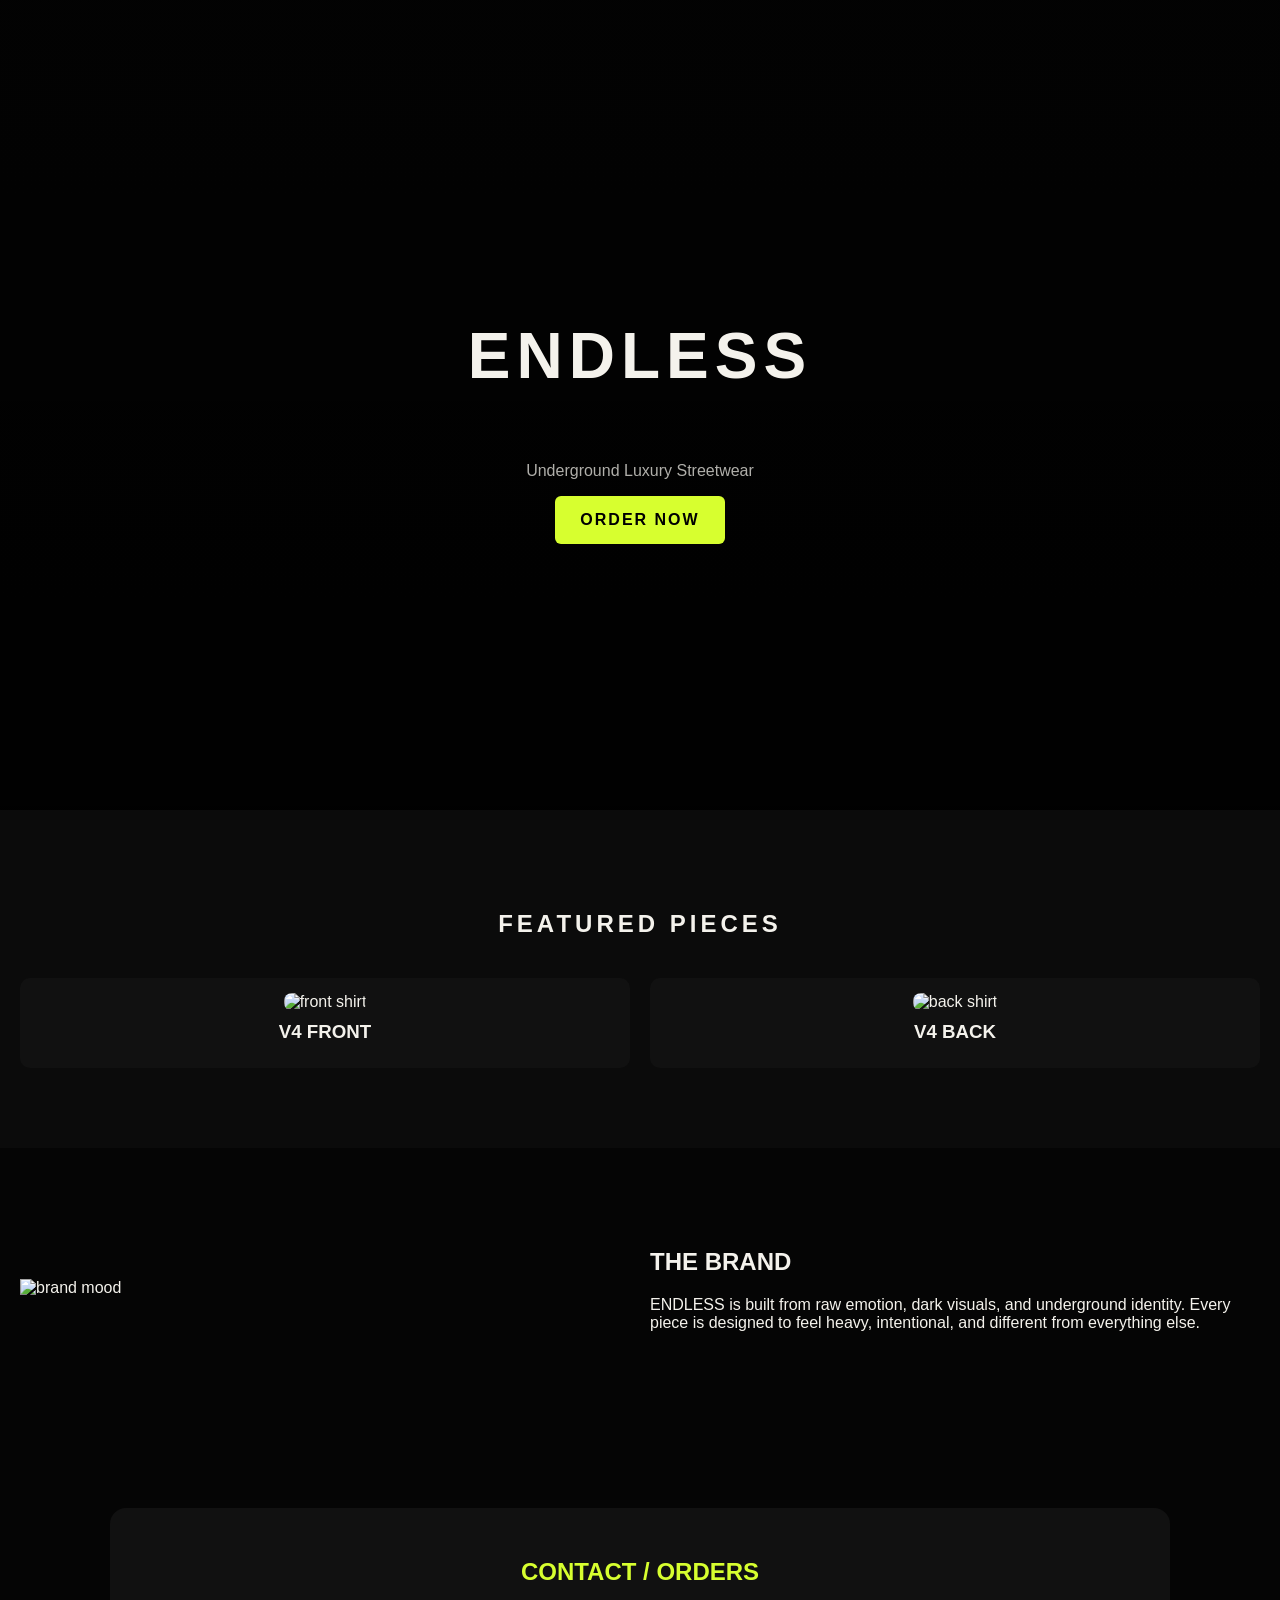
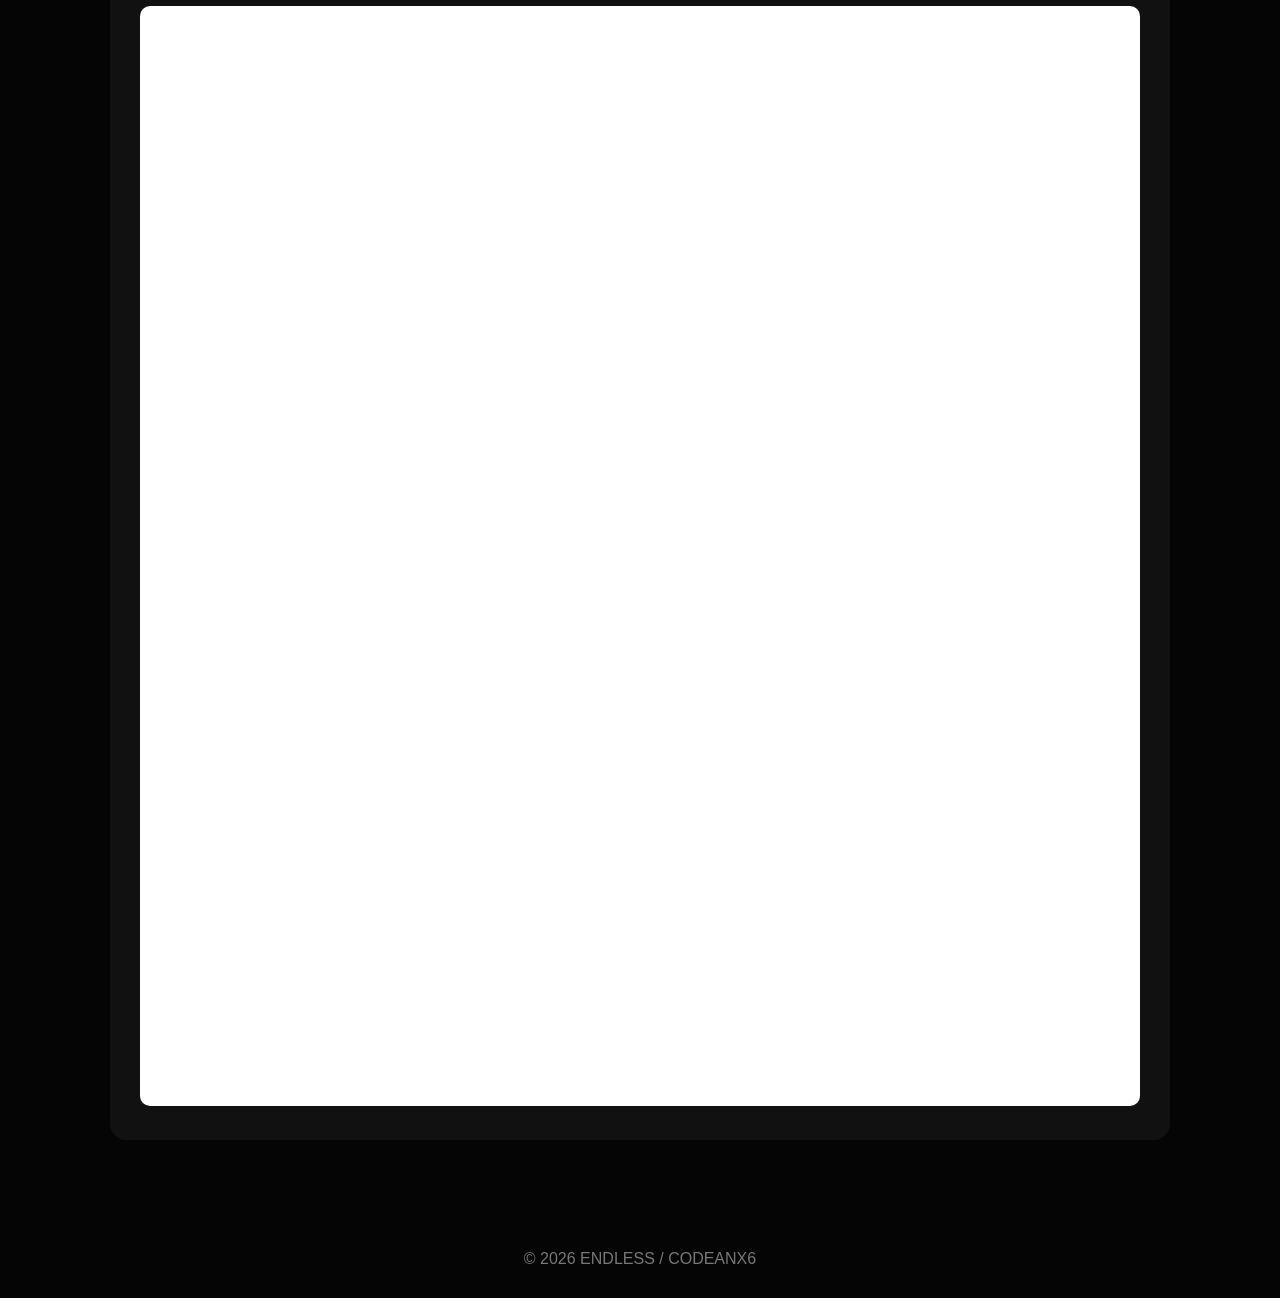
==== commit c68faff0: "Update index.html" ====
--- a/index.html
+++ b/index.html
@@ -1,494 +1,201 @@
 <!DOCTYPE html>
 <html lang="en">
 <head>
-  <meta charset="UTF-8" />
-  <meta name="viewport" content="width=device-width, initial-scale=1.0" />
-  <title>ENDLESS — Underground Luxury Streetwear</title>
-  <meta name="description" content="ENDLESS is a dark streetwear brand built from grunge textures, skeletal imagery, and limited statement pieces." />
-  <style>
-    :root {
-      --bg: #050505;
-      --bg-soft: #0b0b0b;
-      --panel: rgba(255,255,255,.04);
-      --panel-2: rgba(255,255,255,.02);
-      --text: #f4f2ec;
-      --muted: rgba(244,242,236,.72);
-      --line: rgba(255,255,255,.08);
-      --accent: #d7ff2f;
-      --max: 1220px;
-      --shadow: 0 25px 80px rgba(0,0,0,.45);
-    }
-
-    * { box-sizing: border-box; }
-    html { scroll-behavior: smooth; }
-
-    body {
-      margin: 0;
-      background:
-        radial-gradient(circle at top, rgba(215,255,47,.05), transparent 24%),
-        linear-gradient(180deg, #030303, #080808 30%, #050505 100%);
-      color: var(--text);
-      font-family: Arial, Helvetica, sans-serif;
-      line-height: 1.5;
-    }
-
-    img { max-width: 100%; display: block; }
-    a { color: inherit; text-decoration: none; }
-
-    .container {
-      width: min(calc(100% - 32px), var(--max));
-      margin: 0 auto;
-    }
-
-    .site-header {
-      position: sticky;
-      top: 0;
-      z-index: 50;
-      backdrop-filter: blur(12px);
-      background: rgba(5,5,5,.72);
-      border-bottom: 1px solid var(--line);
-    }
-
-    .header-inner {
-      display: flex;
-      align-items: center;
-      justify-content: space-between;
-      gap: 18px;
-      padding: 16px 0;
-    }
-
-    .brand {
-      font-weight: 800;
-      letter-spacing: .35em;
-      text-transform: uppercase;
-      font-size: .82rem;
-    }
-
-    .nav {
-      display: flex;
-      gap: 22px;
-      flex-wrap: wrap;
-      align-items: center;
-    }
-
-    .nav a {
-      color: var(--muted);
-      text-transform: uppercase;
-      letter-spacing: .16em;
-      font-size: .74rem;
-    }
-
-    .nav a:hover { color: var(--accent); }
-
-    .btn {
-      display: inline-flex;
-      align-items: center;
-      justify-content: center;
-      gap: 10px;
-      min-height: 50px;
-      padding: 0 22px;
-      border: 1px solid rgba(255,255,255,.1);
-      background: rgba(255,255,255,.02);
-      color: var(--text);
-      text-transform: uppercase;
-      letter-spacing: .18em;
-      font-size: .75rem;
-      transition: .22s ease;
-      cursor: pointer;
-    }
-
-    .btn:hover {
-      transform: translateY(-2px);
-      border-color: rgba(215,255,47,.38);
-      box-shadow: 0 0 24px rgba(215,255,47,.12);
-    }
-
-    .btn-primary {
-      background: var(--accent);
-      border-color: var(--accent);
-      color: #050505;
-      font-weight: 700;
-    }
-
-    .hero {
-      position: relative;
-      min-height: 92vh;
-      overflow: hidden;
-      border-bottom: 1px solid var(--line);
-    }
-
-    .hero-media {
-      position: absolute;
-      inset: 0;
-      background:
-        linear-gradient(180deg, rgba(0,0,0,.12), rgba(0,0,0,.55) 50%, rgba(0,0,0,.82) 100%),
-        url('endless-banner.jpg') center center / cover no-repeat;
-      transform: scale(1.02);
-    }
-
-    .hero-inner {
-      position: relative;
-      z-index: 1;
-      min-height: 92vh;
-      display: grid;
-      grid-template-columns: 1.15fr .85fr;
-      align-items: end;
-      gap: 28px;
-      padding: 64px 0 48px;
-    }
-
-    .eyebrow,
-    .small-label {
-      display: inline-block;
-      color: var(--accent);
-      letter-spacing: .28em;
-      text-transform: uppercase;
-      font-size: .76rem;
-    }
-
-    .eyebrow { margin-bottom: 18px; }
-    .small-label { margin-bottom: 14px; }
-
-    h1 {
-      margin: 0 0 18px;
-      font-size: clamp(3.4rem, 10vw, 7.2rem);
-      line-height: .9;
-      letter-spacing: .04em;
-      text-transform: uppercase;
-      max-width: 720px;
-      text-shadow: 0 0 24px rgba(215,255,47,.12);
-    }
-
-    .hero p {
-      max-width: 620px;
-      color: var(--muted);
-      font-size: clamp(1rem, 1.4vw, 1.08rem);
-      margin: 0 0 28px;
-    }
-
-    .hero-actions {
-      display: flex;
-      gap: 14px;
-      flex-wrap: wrap;
-    }
-
-    .hero-card {
-      justify-self: end;
-      width: min(100%, 390px);
-      background: linear-gradient(180deg, rgba(0,0,0,.48), rgba(0,0,0,.72));
-      border: 1px solid var(--line);
-      padding: 24px;
-      box-shadow: var(--shadow);
-      backdrop-filter: blur(12px);
-    }
-
-    .hero-card h2 {
-      margin: 0 0 10px;
-      text-transform: uppercase;
-      letter-spacing: .08em;
-      font-size: 1.15rem;
-    }
-
-    .hero-card p { margin: 0; color: var(--muted); font-size: .96rem; }
-
-    section {
-      padding: 82px 0;
-      border-bottom: 1px solid var(--line);
-    }
-
-    .section-head {
-      display: grid;
-      grid-template-columns: 1fr auto;
-      gap: 18px;
-      align-items: end;
-      margin-bottom: 28px;
-    }
-
-    .section-head h2 {
-      margin: 0 0 8px;
-      font-size: clamp(1.8rem, 4vw, 3rem);
-      text-transform: uppercase;
-      letter-spacing: .08em;
-    }
-
-    .section-head p {
-      margin: 0;
-      color: var(--muted);
-      max-width: 680px;
-    }
-
-    .grid-2 {
-      display: grid;
-      grid-template-columns: 1fr 1fr;
-      gap: 22px;
-    }
-
-    .product-card {
-      background: linear-gradient(180deg, rgba(255,255,255,.03), rgba(255,255,255,.015));
-      border: 1px solid var(--line);
-      overflow: hidden;
-      box-shadow: var(--shadow);
-    }
-
-    .product-media {
-      background: #090909;
-      aspect-ratio: 1 / 1;
-      overflow: hidden;
-      border-bottom: 1px solid var(--line);
-    }
-
-    .product-media img {
-      width: 100%;
-      height: 100%;
-      object-fit: cover;
-    }
-
-    .product-body { padding: 22px; }
-
-    .product-body h3 {
-      margin: 0 0 8px;
-      text-transform: uppercase;
-      letter-spacing: .08em;
-      font-size: 1rem;
-    }
-
-    .product-body p {
-      margin: 0 0 18px;
-      color: var(--muted);
-    }
-
-    .info-grid {
-      display: grid;
-      grid-template-columns: repeat(4, 1fr);
-      gap: 16px;
-      margin-top: 26px;
-    }
-
-    .info-box {
-      padding: 18px;
-      border: 1px solid var(--line);
-      background: var(--panel-2);
-    }
-
-    .info-box span {
-      display: block;
-      color: rgba(244,242,236,.55);
-      text-transform: uppercase;
-      letter-spacing: .18em;
-      font-size: .68rem;
-      margin-bottom: 8px;
-    }
-
-    .info-box strong {
-      text-transform: uppercase;
-      letter-spacing: .08em;
-      font-size: .95rem;
-    }
-
-    .form-shell {
-      border: 1px solid var(--line);
-      background: linear-gradient(180deg, rgba(255,255,255,.035), rgba(255,255,255,.015));
-      padding: 18px;
-      box-shadow: var(--shadow);
-    }
-
-    .form-frame {
-      width: 100%;
-      height: 1180px;
-      border: none;
-      background: #fff;
-    }
-
-    footer { padding: 28px 0 40px; }
-
-    .footer-inner {
-      display: flex;
-      justify-content: space-between;
-      gap: 18px;
-      flex-wrap: wrap;
-      color: rgba(244,242,236,.55);
-      text-transform: uppercase;
-      letter-spacing: .15em;
-      font-size: .68rem;
-    }
-
-    @media (max-width: 980px) {
-      .hero-inner,
-      .grid-2 {
-        grid-template-columns: 1fr;
-      }
-
-      .hero {
-        min-height: auto;
-      }
-
-      .hero-inner {
-        min-height: auto;
-        padding-top: 110px;
-      }
-
-      .hero-card {
-        justify-self: stretch;
-        width: 100%;
-      }
-
-      .info-grid {
-        grid-template-columns: 1fr 1fr;
-      }
-    }
-
-    @media (max-width: 640px) {
-      .nav { display: none; }
-
-      .container {
-        width: min(calc(100% - 22px), var(--max));
-      }
-
-      section { padding: 62px 0; }
-
-      .info-grid,
-      .section-head {
-        grid-template-columns: 1fr;
-      }
-
-      .hero-actions {
-        flex-direction: column;
-      }
-
-      .btn {
-        width: 100%;
-      }
-    }
-  </style>
+<meta charset="UTF-8">
+<meta name="viewport" content="width=device-width, initial-scale=1.0">
+<title>ENDLESS</title>
+
+<style>
+:root {
+  --bg: #050505;
+  --bg-soft: #0b0b0b;
+  --panel: rgba(255,255,255,.04);
+  --text: #f4f2ec;
+  --muted: rgba(244,242,236,.72);
+  --line: rgba(255,255,255,.08);
+  --accent: #d7ff2f;
+}
+
+body {
+  margin: 0;
+  font-family: Arial, sans-serif;
+  background: var(--bg);
+  color: var(--text);
+}
+
+/* HERO */
+.hero {
+  height: 90vh;
+  background:
+    linear-gradient(rgba(0,0,0,.5), rgba(0,0,0,.9)),
+    url('hero-banner.png') center/cover no-repeat;
+  display: flex;
+  flex-direction: column;
+  justify-content: center;
+  align-items: center;
+}
+
+.hero h1 {
+  font-size: 4rem;
+  letter-spacing: 6px;
+}
+
+.hero p {
+  color: var(--muted);
+}
+
+/* BUTTON */
+.btn {
+  background: var(--accent);
+  color: #000;
+  padding: 15px 25px;
+  text-decoration: none;
+  letter-spacing: 2px;
+  border-radius: 6px;
+  font-weight: bold;
+}
+
+/* PRODUCTS */
+.products {
+  padding: 80px 20px;
+  background: var(--bg-soft);
+  text-align: center;
+}
+
+.products h2 {
+  letter-spacing: 4px;
+  margin-bottom: 40px;
+}
+
+.product-grid {
+  display: grid;
+  grid-template-columns: repeat(auto-fit, minmax(250px, 1fr));
+  gap: 20px;
+}
+
+.product {
+  background: #111;
+  padding: 15px;
+  border-radius: 10px;
+}
+
+.product img {
+  width: 100%;
+  border-radius: 8px;
+}
+
+.product h3 {
+  margin: 10px 0;
+}
+
+/* STORY */
+.story {
+  padding: 80px 20px;
+  display: grid;
+  grid-template-columns: 1fr 1fr;
+  gap: 20px;
+  align-items: center;
+}
+
+.story img {
+  width: 100%;
+}
+
+/* FORM */
+.form-section {
+  padding: 80px 20px;
+  display: flex;
+  justify-content: center;
+}
+
+.form-box {
+  width: 100%;
+  max-width: 1000px;
+  background: #111;
+  padding: 30px;
+  border-radius: 16px;
+}
+
+.form-box h2 {
+  text-align: center;
+  color: var(--accent);
+}
+
+iframe {
+  width: 100%;
+  height: 1100px;
+  border: none;
+  border-radius: 10px;
+  background: #fff;
+}
+
+/* FOOTER */
+footer {
+  text-align: center;
+  padding: 30px;
+  color: #777;
+}
+</style>
+
 </head>
+
 <body>
-  <header class="site-header">
-    <div class="container header-inner">
-      <a href="#top" class="brand">ENDLESS</a>
-      <nav class="nav">
-        <a href="#featured">Featured</a>
-        <a href="#contact">Contact</a>
-      </nav>
+
+<!-- HERO -->
+<section class="hero">
+  <h1>ENDLESS</h1>
+  <p>Underground Luxury Streetwear</p>
+  <a class="btn" href="#form">ORDER NOW</a>
+</section>
+
+<!-- PRODUCTS -->
+<section class="products">
+  <h2>FEATURED PIECES</h2>
+
+  <div class="product-grid">
+
+    <div class="product">
+      <img src="v4-front.jpg" alt="front shirt">
+      <h3>V4 FRONT</h3>
     </div>
-  </header>
-
-  <main id="top">
-    <section class="hero">
-      <div class="hero-media"></div>
-      <div class="container hero-inner">
-        <div>
-          <span class="eyebrow">Underground Luxury Streetwear</span>
-          <h1>Built From Grunge. Designed To Leave A Mark.</h1>
-          <p>
-            ENDLESS is a dark fashion label built around skeletal imagery, repetition,
-            and emotional design language. Limited pieces. Heavy visuals. Strong identity.
-          </p>
-          <div class="hero-actions">
-            <a class="btn btn-primary" href="#featured">View The Drop</a>
-            <a class="btn" href="#contact">Order / Contact</a>
-          </div>
-        </div>
-
-        <aside class="hero-card">
-          <span class="small-label">Current Release</span>
-          <h2>V4 Statement Tee</h2>
-          <p>
-            A premium streetwear piece built from skeletal artwork,
-            gothic branding, and a washed black base designed to feel dark,
-            sharp, and collectible.
-          </p>
-        </aside>
-      </div>
-    </section>
-
-    <section id="featured">
-      <div class="container">
-        <div class="section-head">
-          <div>
-            <h2>Featured Piece</h2>
-            <p>
-              The V4 design pushes ENDLESS into a more refined lane with a front and back balance
-              that feels like a real collection piece.
-            </p>
-          </div>
-          <a class="btn" href="#contact">Get Access</a>
-        </div>
-
-        <div class="grid-2">
-          <article class="product-card">
-            <div class="product-media">
-              <img src="endless-front.jpg" alt="ENDLESS V4 front design" />
-            </div>
-            <div class="product-body">
-              <h3>Front Design</h3>
-              <p>
-                Multi-tone skeletal composition with gothic ENDLESS branding.
-              </p>
-            </div>
-          </article>
-
-          <article class="product-card">
-            <div class="product-media">
-              <img src="endless-back.jpg" alt="ENDLESS V4 back design" />
-            </div>
-            <div class="product-body">
-              <h3>Back Design</h3>
-              <p>
-                Framed monochrome illustration that gives the shirt a gallery-piece feel.
-              </p>
-            </div>
-          </article>
-        </div>
-
-        <div class="info-grid">
-          <div class="info-box">
-            <span>Fabric</span>
-            <strong>Heavyweight Cotton</strong>
-          </div>
-          <div class="info-box">
-            <span>Fit</span>
-            <strong>Boxy / Oversized</strong>
-          </div>
-          <div class="info-box">
-            <span>Print</span>
-            <strong>Premium Graphic Finish</strong>
-          </div>
-          <div class="info-box">
-            <span>Lane</span>
-            <strong>Premium Underground</strong>
-          </div>
-        </div>
-      </div>
-    </section>
-
-    <section id="contact">
-      <div class="container">
-        <div class="section-head">
-          <div>
-            <span class="small-label">Contact / Orders</span>
-            <h2>Submit Your Order Or Inquiry</h2>
-            <p>
-              Use the form below for orders, questions, and custom requests.
-            </p>
-          </div>
-        </div>
-
-        <div class="form-shell">
-          <iframe
-            class="form-frame"
-            src="https://docs.google.com/forms/d/e/1FAIpQLSfl_xBrVrMfxqCp9WJpVLPgA_8pgLc1OhEzDVvPm3Zwsjpkig/viewform?embedded=true"
-            title="ENDLESS contact form">
-          </iframe>
-        </div>
-      </div>
-    </section>
-  </main>
-
-  <footer>
-    <div class="container footer-inner">
-      <div>ENDLESS — Dark Luxury Streetwear</div>
-      <div><a href="https://docs.google.com/forms/d/e/1FAIpQLSfl_xBrVrMfxqCp9WJpVLPgA_8pgLc1OhEzDVvPm3Zwsjpkig/viewform?usp=dialog" target="_blank">Open Form</a></div>
+
+    <div class="product">
+      <img src="v4-back.jpg" alt="back shirt">
+      <h3>V4 BACK</h3>
     </div>
-  </footer>
+
+  </div>
+</section>
+
+<!-- STORY -->
+<section class="story">
+  <img src="brand-mood.jpg" alt="brand mood">
+  <div>
+    <h2>THE BRAND</h2>
+    <p>
+      ENDLESS is built from raw emotion, dark visuals, and underground identity.
+      Every piece is designed to feel heavy, intentional, and different from everything else.
+    </p>
+  </div>
+</section>
+
+<!-- FORM -->
+<section id="form" class="form-section">
+  <div class="form-box">
+
+    <h2>CONTACT / ORDERS</h2>
+
+    <iframe 
+      src="https://docs.google.com/forms/d/e/1FAIpQLSfl_xBrVrMfxqCp9WJpVLPgA_8pgLc1OhEzDVvPm3Zwsjpkig/viewform?embedded=true">
+    </iframe>
+
+  </div>
+</section>
+
+<!-- FOOTER -->
+<footer>
+  © 2026 ENDLESS / CODEANX6
+</footer>
+
 </body>
 </html>
